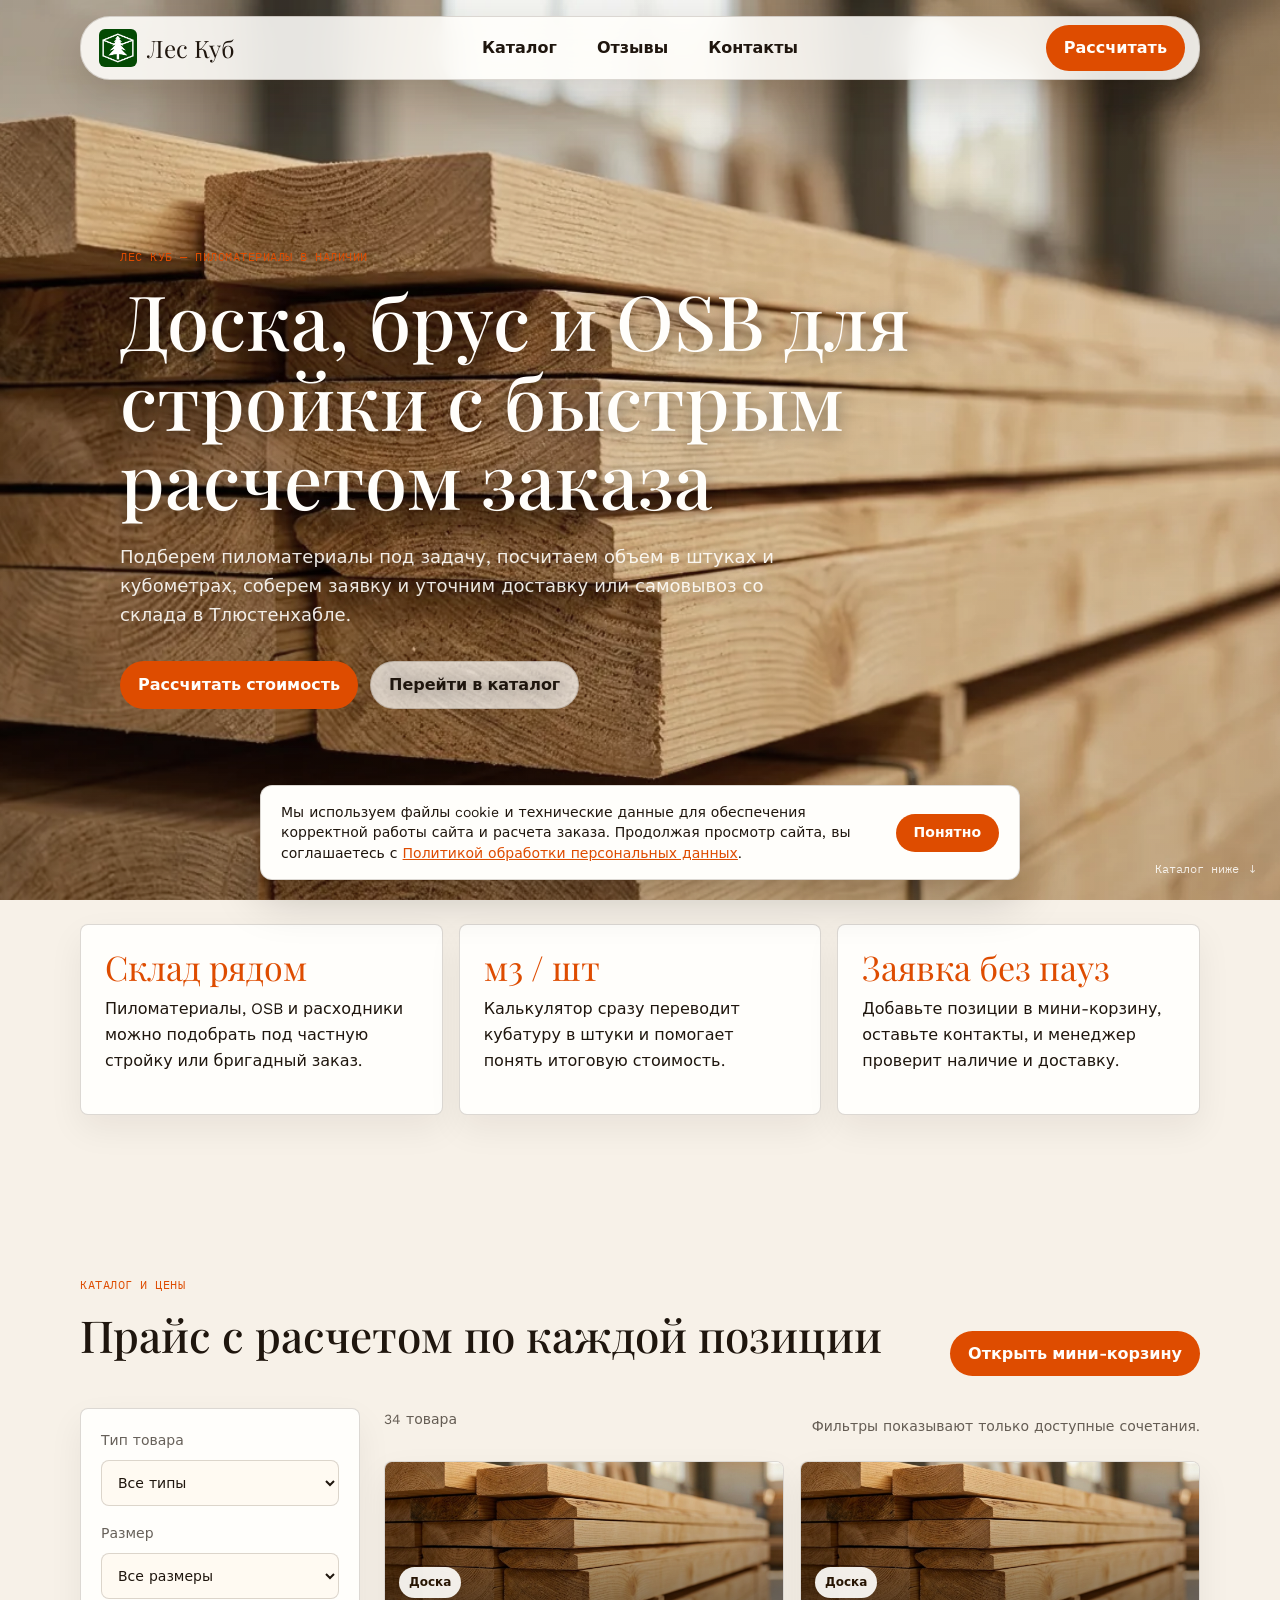
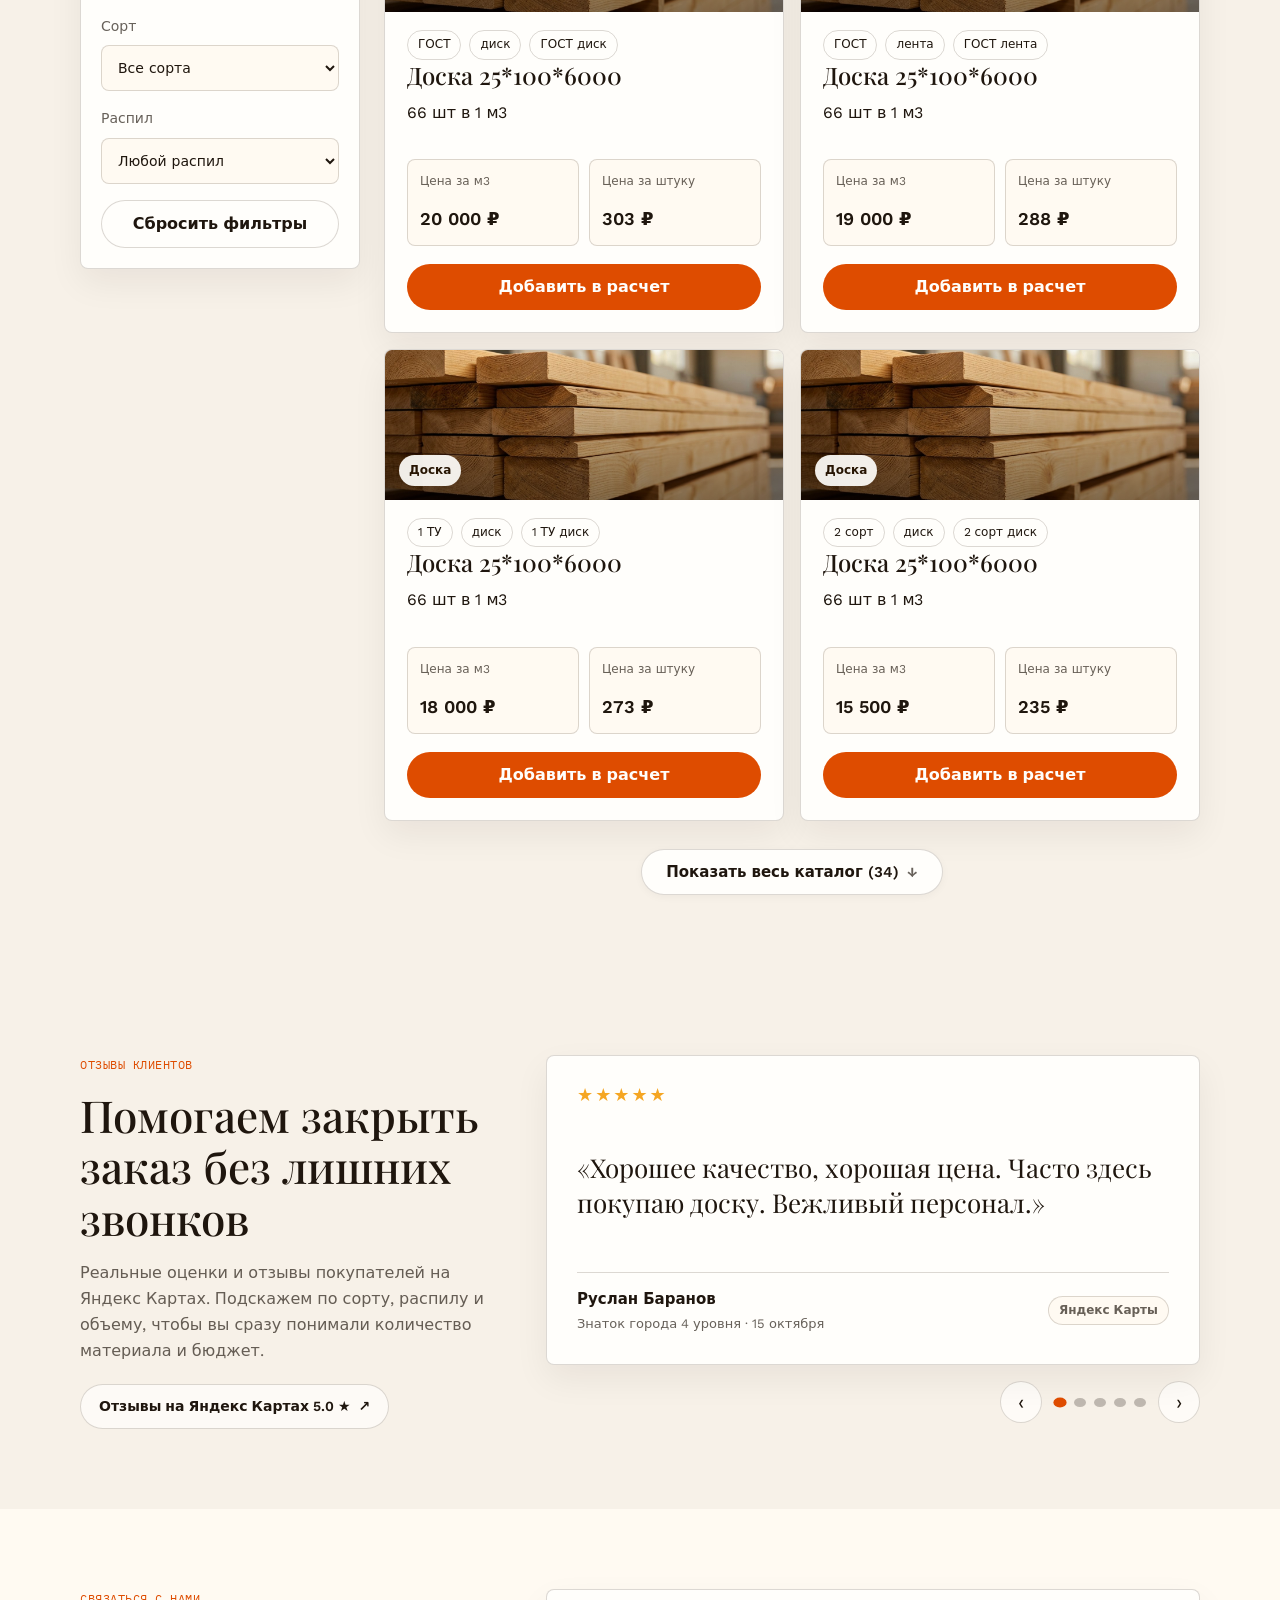
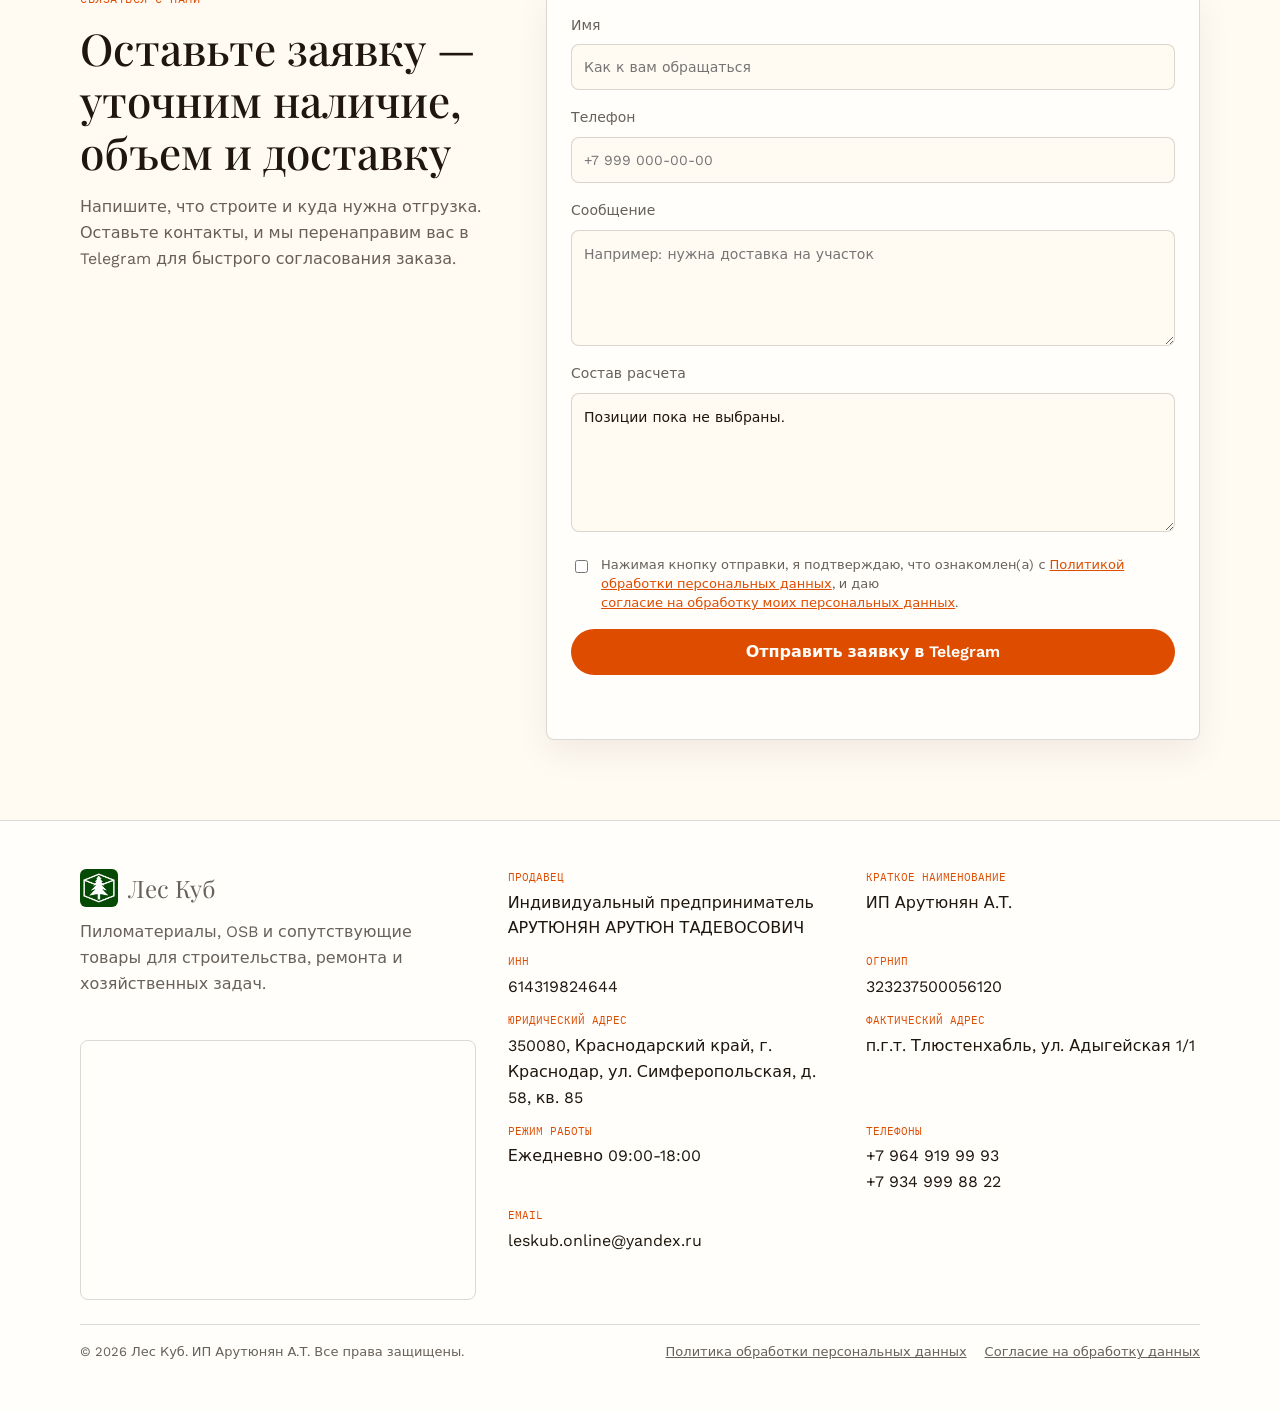
==== index.html @ 611b290e "Полноценный горизонтальный слайдер-карусель для отзывов с жестко фиксированной высотой" ====
<!doctype html>
<html lang="ru" prefix="og: http://ogp.me/ns#">

<head>
  <meta charset="UTF-8" />
  <meta name="viewport" content="width=device-width, initial-scale=1.0" />

  <!-- SEO Мета-теги -->
  <title>Лес Куб | Пиломатериалы, доска, брус и OSB в Краснодаре и Адыгее</title>
  <meta name="description"
    content="Купить пиломатериалы со склада в Тлюстенхабле с доставкой по Краснодару и Адыгее. Доска обрезная ГОСТ и ТУ, брус 100х100, 150х150, брусок, OSB. Расчет в штуках и м3." />
  <meta name="keywords"
    content="пиломатериалы краснодар, купить доску адыгея, доска обрезная тлюстенхабль, брус 100х100 краснодар, брус 150х150, плита osb купить, доска гост, пиломатериалы яблоновский энем" />
  <link rel="canonical" href="https://leskub.ru/" />
  <meta name="robots" content="index, follow" />
  <meta name="yandex-verification" content="364fb97a0d1eac95" />

  <!-- Гео-привязка -->
  <meta name="geo.region" content="RU-AD" />
  <meta name="geo.placename" content="п.г.т. Тлюстенхабль, Краснодар" />
  <meta name="geo.position" content="44.9785;39.0232" />
  <meta name="ICBM" content="44.9785, 39.0232" />

  <!-- Open Graph -->
  <meta property="og:type" content="website" />
  <meta property="og:locale" content="ru_RU" />
  <meta property="og:site_name" content="Лес Куб" />
  <meta property="og:title" content="Лес Куб | Пиломатериалы, доска, брус и OSB" />
  <meta property="og:description"
    content="Доска обрезная, брус, OSB. Точный расчет кубатуры в штуках, склад в Тлюстенхабле, быстрая доставка." />
  <meta property="og:url" content="https://leskub.ru/" />
  <meta property="og:image" content="https://leskub.ru/assets/hero-lumber.jpg" />

  <link rel="icon" type="image/png" href="./assets/logo.png" />
  <link rel="stylesheet" href="./styles.css" />

  <!-- Микроразметка Schema.org для поисковиков -->
  <script type="application/ld+json">
      {
        "@context": "https://schema.org",
        "@type": "Store",
        "name": "Лес Куб",
        "legalName": "Индивидуальный предприниматель АРУТЮНЯН АРУТЮН ТАДЕВОСОВИЧ",
        "url": "https://leskub.ru/",
        "image": "https://leskub.ru/assets/hero-lumber.jpg",
        "priceRange": "RUB",
        "telephone": "+79649199993",
        "email": "leskub.online@yandex.ru",
        "address": {
          "@type": "PostalAddress",
          "streetAddress": "ул. Адыгейская 1/1",
          "addressLocality": "п.г.т. Тлюстенхабль",
          "addressRegion": "Республика Адыгея",
          "postalCode": "385228",
          "addressCountry": "RU"
        },
        "geo": {
          "@type": "GeoCoordinates",
          "latitude": "44.9785",
          "longitude": "39.0232"
        },
        "openingHoursSpecification": {
          "@type": "OpeningHoursSpecification",
          "dayOfWeek": ["Monday", "Tuesday", "Wednesday", "Thursday", "Friday", "Saturday", "Sunday"],
          "opens": "09:00",
          "closes": "18:00"
        }
      }
    </script>
</head>

<body>
  <header class="site-header" aria-label="Основная навигация">
    <a class="brand brand-with-logo" href="#top">
      <img class="site-logo" src="./assets/logo.png" alt="Лес Куб"
        style="aspect-ratio: 1; height: 38px; border-radius: 6px;" />
      <span id="headerBrandName">Лес Куб</span>
    </a>
    <nav class="main-nav" aria-label="Разделы сайта">
      <a href="#catalog">Каталог</a>
      <a href="#reviews">Отзывы</a>
      <a href="#contacts">Контакты</a>
    </nav>
    <div class="header-tools">
      <button class="button button-primary header-action" type="button" data-open-calculator>
        Рассчитать
      </button>
    </div>
  </header>

  <main id="top">
    <section class="hero" aria-labelledby="hero-title">
      <picture class="hero-bg-wrap">
        <source srcset="./assets/hero-lumber.webp" type="image/webp" />
        <img class="hero-bg" src="./assets/hero-lumber.jpg" alt="Пиломатериалы со склада в Тлюстенхабле" aria-hidden="true" fetchpriority="high" decoding="async" />
      </picture>
      <div class="hero-content">
        <p class="eyebrow">Лес Куб — пиломатериалы в наличии</p>
        <h1 id="hero-title">Доска, брус и OSB для стройки с быстрым расчетом заказа</h1>
        <p class="hero-copy">
          Подберем пиломатериалы под задачу, посчитаем объем в штуках и кубометрах,
          соберем заявку и уточним доставку или самовывоз со склада в Тлюстенхабле.
        </p>
        <div class="hero-actions">
          <button class="button button-primary" type="button" data-open-calculator>
            Рассчитать стоимость
          </button>
          <a class="button button-secondary" href="#catalog">Перейти в каталог</a>
        </div>
      </div>
      <a class="hero-hint" href="#catalog" aria-label="Перейти к каталогу">
        <span>Каталог ниже</span>
        <span aria-hidden="true">↓</span>
      </a>
    </section>

    <section class="section section-intro" aria-label="Преимущества">
      <div class="section-inner intro-grid">
        <article>
          <span class="metric">Склад рядом</span>
          <p>Пиломатериалы, OSB и расходники можно подобрать под частную стройку или бригадный заказ.</p>
        </article>
        <article>
          <span class="metric">м3 / шт</span>
          <p>Калькулятор сразу переводит кубатуру в штуки и помогает понять итоговую стоимость.</p>
        </article>
        <article>
          <span class="metric">Заявка без пауз</span>
          <p>Добавьте позиции в мини-корзину, оставьте контакты, и менеджер проверит наличие и доставку.</p>
        </article>
      </div>
    </section>

    <section class="section catalog-section" id="catalog" aria-labelledby="catalog-title">
      <div class="section-inner">
        <div class="section-heading">
          <div>
            <p class="eyebrow">Каталог и цены</p>
            <h2 id="catalog-title">Прайс с расчетом по каждой позиции</h2>
          </div>
          <button class="button button-primary" type="button" data-open-calculator>
            Открыть мини-корзину
          </button>
        </div>

        <div class="catalog-layout">
          <aside class="filters" aria-label="Фильтры каталога">
            <label>
              Тип товара
              <select id="typeFilter"></select>
            </label>
            <label>
              Размер
              <select id="sizeFilter"></select>
            </label>
            <label>
              Сорт
              <select id="gradeFilter"></select>
            </label>
            <label>
              Распил
              <select id="sawFilter"></select>
            </label>
            <button class="button button-ghost" type="button" id="resetFilters">
              Сбросить фильтры
            </button>
          </aside>

          <div class="catalog-content">
            <div class="catalog-toolbar">
              <p id="catalogCount">34 товара</p>
              <div class="view-note">Фильтры показывают только доступные сочетания.</div>
            </div>

            <div class="product-grid is-collapsed" id="productGrid" aria-live="polite">
              <article class="product-card">
                <div class="product-image" style="--product-image: url('./assets/hero-lumber.jpg')"><span
                    class="product-type-badge">Доска</span></div>
                <div class="product-body">
                  <div>
                    <div class="product-meta"><span class="tag">ГОСТ</span><span class="tag">диск</span><span
                        class="tag">ГОСТ диск</span></div>
                    <h3>Доска 25*100*6000</h3>
                    <p>66 шт в 1 м3</p>
                  </div>
                  <div class="price-row">
                    <div class="price-box"><span>Цена за м3</span><strong>20 000 ₽</strong></div>
                    <div class="price-box"><span>Цена за штуку</span><strong>303 ₽</strong></div>
                  </div>
                  <button class="button button-primary" type="button" data-add-product="p01">Добавить в расчет</button>
                </div>
              </article>
              <article class="product-card">
                <div class="product-image" style="--product-image: url('./assets/hero-lumber.jpg')"><span
                    class="product-type-badge">Доска</span></div>
                <div class="product-body">
                  <div>
                    <div class="product-meta"><span class="tag">ГОСТ</span><span class="tag">лента</span><span
                        class="tag">ГОСТ лента</span></div>
                    <h3>Доска 25*100*6000</h3>
                    <p>66 шт в 1 м3</p>
                  </div>
                  <div class="price-row">
                    <div class="price-box"><span>Цена за м3</span><strong>19 000 ₽</strong></div>
                    <div class="price-box"><span>Цена за штуку</span><strong>288 ₽</strong></div>
                  </div>
                  <button class="button button-primary" type="button" data-add-product="p02">Добавить в расчет</button>
                </div>
              </article>
              <article class="product-card">
                <div class="product-image" style="--product-image: url('./assets/hero-lumber.jpg')"><span
                    class="product-type-badge">Доска</span></div>
                <div class="product-body">
                  <div>
                    <div class="product-meta"><span class="tag">1 ТУ</span><span class="tag">диск</span><span
                        class="tag">1 ТУ диск</span></div>
                    <h3>Доска 25*100*6000</h3>
                    <p>66 шт в 1 м3</p>
                  </div>
                  <div class="price-row">
                    <div class="price-box"><span>Цена за м3</span><strong>18 000 ₽</strong></div>
                    <div class="price-box"><span>Цена за штуку</span><strong>273 ₽</strong></div>
                  </div>
                  <button class="button button-primary" type="button" data-add-product="p03">Добавить в расчет</button>
                </div>
              </article>
              <article class="product-card">
                <div class="product-image" style="--product-image: url('./assets/hero-lumber.jpg')"><span
                    class="product-type-badge">Доска</span></div>
                <div class="product-body">
                  <div>
                    <div class="product-meta"><span class="tag">ГОСТ</span><span class="tag">диск</span><span
                        class="tag">ГОСТ диск</span></div>
                    <h3>Доска 50*150*6000</h3>
                    <p>22 шт в 1 м3</p>
                  </div>
                  <div class="price-row">
                    <div class="price-box"><span>Цена за м3</span><strong>20 500 ₽</strong></div>
                    <div class="price-box"><span>Цена за штуку</span><strong>932 ₽</strong></div>
                  </div>
                  <button class="button button-primary" type="button" data-add-product="p16">Добавить в расчет</button>
                </div>
              </article>
              <article class="product-card">
                <div class="product-image" style="--product-image: url('./assets/hero-lumber.jpg')"><span
                    class="product-type-badge">Брус</span></div>
                <div class="product-body">
                  <div>
                    <div class="product-meta"><span class="tag">ГОСТ</span><span class="tag">лента</span><span
                        class="tag">ГОСТ лента</span></div>
                    <h3>Брус 100*100*6000</h3>
                    <p>16 шт в 1 м3</p>
                  </div>
                  <div class="price-row">
                    <div class="price-box"><span>Цена за м3</span><strong>19 000 ₽</strong></div>
                    <div class="price-box"><span>Цена за штуку</span><strong>1 188 ₽</strong></div>
                  </div>
                  <button class="button button-primary" type="button" data-add-product="p22">Добавить в расчет</button>
                </div>
              </article>
              <article class="product-card">
                <div class="product-image" style="--product-image: url('./assets/hero-lumber.jpg')"><span
                    class="product-type-badge">Брус</span></div>
                <div class="product-body">
                  <div>
                    <div class="product-meta"><span class="tag">ГОСТ</span><span class="tag">лента</span><span
                        class="tag">ГОСТ лента</span></div>
                    <h3>Брус 150*150*6000</h3>
                    <p>7 шт в 1 м3</p>
                  </div>
                  <div class="price-row">
                    <div class="price-box"><span>Цена за м3</span><strong>19 000 ₽</strong></div>
                    <div class="price-box"><span>Цена за штуку</span><strong>2 714 ₽</strong></div>
                  </div>
                  <button class="button button-primary" type="button" data-add-product="p24">Добавить в расчет</button>
                </div>
              </article>
              <article class="product-card">
                <div class="product-image" style="--product-image: url('./assets/hero-lumber.jpg')"><span
                    class="product-type-badge">Плита OSB</span></div>
                <div class="product-body">
                  <div>
                    <div class="product-meta"><span class="tag">лист</span></div>
                    <h3>Плита OSB 9</h3>
                    <p>Единица: лист</p>
                  </div>
                  <div class="price-row">
                    <div class="price-box"><span>Цена</span><strong>700 ₽</strong></div>
                    <div class="price-box"><span>Формат</span><strong>лист</strong></div>
                  </div>
                  <button class="button button-primary" type="button" data-add-product="p30">Добавить в расчет</button>
                </div>
              </article>
            </div>

            <div class="catalog-more-wrap" id="catalogMoreWrap">
              <button class="button button-secondary catalog-toggle-btn" type="button" id="catalogToggleBtn">
                <span id="catalogToggleText">Показать весь каталог (34)</span>
                <span class="catalog-toggle-icon" id="catalogToggleIcon" aria-hidden="true">↓</span>
              </button>
            </div>
          </div>
        </div>
      </div>
    </section>

    <section class="section reviews-section" id="reviews" aria-labelledby="reviews-title">
      <div class="section-inner reviews-grid">
        <div>
          <p class="eyebrow">Отзывы клиентов</p>
          <h2 id="reviews-title">Помогаем закрыть заказ без лишних звонков</h2>
          <p class="muted">
            Реальные оценки и отзывы покупателей на Яндекс Картах. Подскажем по сорту, распилу и объему, чтобы вы сразу понимали количество материала и бюджет.
          </p>
          <div style="margin-top: 20px;">
            <a class="button button-secondary" href="https://yandex.ru/maps/org/131079384195/reviews/" target="_blank" rel="noopener noreferrer" style="display: inline-flex; align-items: center; gap: 8px; font-size: 14px;">
              <span>Отзывы на Яндекс Картах 5.0 ★</span>
              <span aria-hidden="true">↗</span>
            </a>
          </div>
        </div>
        <div class="review-carousel" aria-roledescription="carousel">
          <div class="review-track-wrapper" id="reviewTrackWrapper">
            <div class="review-track" id="reviewTrack" aria-live="polite"></div>
          </div>
          <div class="carousel-controls">
            <button class="icon-button" type="button" id="prevReview" aria-label="Предыдущий отзыв">‹</button>
            <div class="review-dots" id="reviewDots" aria-label="Навигация по отзывам"></div>
            <button class="icon-button" type="button" id="nextReview" aria-label="Следующий отзыв">›</button>
          </div>
        </div>
      </div>
    </section>

    <section class="section contact-section" id="contacts" aria-labelledby="contacts-title">
      <div class="section-inner contact-grid">
        <div class="contact-copy">
          <p class="eyebrow">Связаться с нами</p>
          <h2 id="contacts-title">Оставьте заявку — уточним наличие, объем и доставку</h2>
          <p class="muted">
            Напишите, что строите и куда нужна отгрузка. Оставьте контакты, и мы перенаправим вас в Telegram для быстрого согласования заказа.
          </p>
        </div>

        <form class="lead-form" id="leadForm" novalidate>
          <label>
            Имя
            <input type="text" name="name" autocomplete="name" placeholder="Как к вам обращаться" required />
          </label>
          <label>
            Телефон
            <input type="tel" name="phone" autocomplete="tel" placeholder="+7 999 000-00-00" required />
          </label>
          <label>
            Сообщение
            <textarea name="message" rows="4" placeholder="Например: нужна доставка на участок"></textarea>
          </label>
          <label>
            Состав расчета
            <textarea id="orderSummary" rows="5" readonly></textarea>
          </label>
          <label class="consent-row" style="cursor: pointer; align-items: flex-start; gap: 10px;">
            <input type="checkbox" id="consentCheckbox" required style="margin-top: 4px;" />
            <span style="font-size: 13px; line-height: 1.45;">
              Нажимая кнопку отправки, я подтверждаю, что ознакомлен(а) с <a href="./privacy.html" target="_blank" style="color:var(--accent);text-decoration:underline;">Политикой обработки персональных данных</a>, и даю <button type="button" id="openConsentBtn" style="background:none;border:none;padding:0;color:var(--accent);text-decoration:underline;cursor:pointer;font:inherit;">согласие на обработку моих персональных данных</button>.
            </span>
          </label>

          <button class="button button-primary" type="submit" id="sendTelegramBtn" style="width: 100%;">
            Отправить заявку в Telegram
          </button>

          <p class="form-status" id="formStatus" role="status"></p>
        </form>
      </div>
    </section>
  </main>

  <footer class="site-footer">
    <div class="footer-inner">
      <div class="footer-about">
        <a class="brand brand-with-logo" href="#top" style="display: flex; align-items: center">
          <img class="site-logo" src="./assets/logo.png" alt="Лес Куб"
            style="aspect-ratio: 1; height: 38px; border-radius: 6px;" />
          <span id="footerBrandName">Лес Куб</span>
        </a>
        <p>
          Пиломатериалы, OSB и сопутствующие товары для строительства, ремонта и хозяйственных задач.
        </p>
        <div class="footer-map" aria-label="Карта расположения склада">
          <iframe title="Лес Куб на карте"
            src="https://yandex.ru/map-widget/v1/?um=constructor%3A09d9ff4ef5021b83ebb434b4d7124df8e662ea7ec52398f42c9b818983eb7b48&amp;source=constructor"
            width="500" height="400" frameborder="0" loading="lazy"
            referrerpolicy="no-referrer-when-downgrade"></iframe>
        </div>
      </div>
      <div class="footer-legal">
        <dl id="footerLegalList">
          <div>
            <dt>Продавец</dt>
            <dd>Индивидуальный предприниматель АРУТЮНЯН АРУТЮН ТАДЕВОСОВИЧ</dd>
          </div>
          <div>
            <dt>Краткое наименование</dt>
            <dd>ИП Арутюнян А.Т.</dd>
          </div>
          <div>
            <dt>ИНН</dt>
            <dd>614319824644</dd>
          </div>
          <div>
            <dt>ОГРНИП</dt>
            <dd>323237500056120</dd>
          </div>
          <div>
            <dt>Юридический адрес</dt>
            <dd>350080, Краснодарский край, г. Краснодар, ул. Симферопольская, д. 58, кв. 85</dd>
          </div>
          <div>
            <dt>Фактический адрес</dt>
            <dd>п.г.т. Тлюстенхабль, ул. Адыгейская 1/1</dd>
          </div>
          <div>
            <dt>Режим работы</dt>
            <dd>Ежедневно 09:00-18:00</dd>
          </div>
          <div>
            <dt>Телефоны</dt>
            <dd><a href="tel:+79649199993">+7 964 919 99 93</a><br /><a href="tel:+79349998822">+7 934 999 88 22</a>
            </dd>
          </div>
          <div>
            <dt>Email</dt>
            <dd><a href="mailto:leskub.online@yandex.ru">leskub.online@yandex.ru</a></dd>
          </div>
        </dl>
      </div>
    </div>
    <div class="footer-bottom" style="width: min(1120px, calc(100% - 32px)); margin: 24px auto 0; padding-top: 16px; border-top: 1px solid var(--border); display: flex; flex-wrap: wrap; justify-content: space-between; align-items: center; gap: 12px; font-size: 13px; color: var(--muted);">
      <div>© 2026 Лес Куб. ИП Арутюнян А.Т. Все права защищены.</div>
      <div style="display: flex; gap: 18px; flex-wrap: wrap;">
        <a href="./privacy.html" style="text-decoration: underline; color: inherit;">Политика обработки персональных данных</a>
        <button type="button" id="footerConsentBtn" style="background:none;border:none;padding:0;color:inherit;text-decoration:underline;cursor:pointer;font:inherit;">Согласие на обработку данных</button>
      </div>
    </div>
  </footer>

  <!-- Калькулятор / Мини-корзина -->
  <div class="modal" id="calculatorModal" aria-hidden="true">
    <div class="modal-backdrop" data-close-calculator></div>
    <section class="modal-panel" role="dialog" aria-modal="true" aria-labelledby="calculatorTitle" tabindex="-1">
      <div class="modal-header">
        <div>
          <p class="eyebrow">Мини-корзина</p>
          <h2 id="calculatorTitle">Расчет заказа</h2>
        </div>
        <button class="icon-button" type="button" data-close-calculator aria-label="Закрыть">×</button>
      </div>
      <div class="cart-add-row">
        <label>
          Товар
          <select id="cartProductSelect"></select>
        </label>
        <button class="button button-primary" type="button" id="addSelectedProduct">Добавить</button>
      </div>
      <div class="cart-list" id="cartList" aria-live="polite"></div>
      <div class="cart-total">
        <span>Итого</span>
        <strong id="cartTotal">0 ₽</strong>
      </div>
      <div class="modal-actions">
        <button class="button button-secondary" type="button" data-close-calculator>Продолжить выбор</button>
        <a class="button button-primary" href="#contacts" data-close-calculator>Перейти к заявке</a>
      </div>
    </section>
  </div>

  <!-- Модальное окно согласия (ФЗ-152) -->
  <div class="modal" id="consentModal" aria-hidden="true">
    <div class="modal-backdrop" id="closeConsentBackdrop"></div>
    <section class="modal-panel" role="dialog" aria-modal="true" aria-labelledby="consentTitle" tabindex="-1">
      <div class="modal-header">
        <div>
          <p class="eyebrow">Юридическая информация</p>
          <h2 id="consentTitle">Согласие на обработку персональных данных</h2>
        </div>
        <button class="icon-button" type="button" id="closeConsentBtn" aria-label="Закрыть">×</button>
      </div>
      <div
        style="font-size: 14px; line-height: 1.55; display: grid; gap: 12px; max-height: 440px; overflow-y: auto; padding-right: 8px;">
        <p>Настоящим в соответствии с Федеральным законом от 27.07.2006 № 152-ФЗ «О персональных данных» я свободно, своей волей и в своем интересе подтверждаю свое согласие на обработку <strong>Индивидуальным предпринимателем АРУТЮНЯНОМ АРУТЮНОМ ТАДЕВОСОВИЧЕМ</strong> (ОГРНИП 323237500056120, ИНН 614319824644, адрес: 350080, Краснодарский край, г. Краснодар, ул. Симферопольская, д. 58, кв. 85, далее — «Оператор») моих персональных данных, указанных при оформлении заявки на сайте https://leskub.ru/.</p>

        <p><strong>1. Перечень персональных данных:</strong> имя (или обращение); контактный номер телефона; адрес электронной почты; адрес доставки (при указании); сведения о составе заказа и расчете материалов; комментарии и сообщения.</p>

        <p><strong>2. Цели обработки:</strong> рассмотрение входящих заявок; расчет стоимости материалов и подготовка предварительного коммерческого предложения; консультирование по ассортименту; согласование условий поставки или самовывоза; осуществление обратной связи по указанному телефону, SMS или через мессенджер Telegram.</p>

        <p><strong>3. Перечень действий с персональными данными:</strong> сбор, запись, систематизация, накопление, хранение, уточнение (обновление, изменение), извлечение, использование, передача привлеченным службам доставки исключительно для выполнения согласованного заказа, обезличивание, блокирование, удаление и уничтожение персональных данных как с использованием средств автоматизации, так и без них.</p>

        <p><strong>4. Срок действия согласия:</strong> согласие вступает в силу с момента подтверждения и действует до достижения целей обработки либо до момента его отзыва субъектом персональных данных.</p>

        <p><strong>5. Порядок отзыва согласия:</strong> согласие может быть отозвано в любое время путем направления письменного заявления на адрес электронной почты: <a href="mailto:leskub.online@yandex.ru" style="color:var(--accent);text-decoration:underline;">leskub.online@yandex.ru</a> с темой «Отзыв согласия на обработку персональных данных». Обработка прекращается в срок не более 10 рабочих дней в соответствии со ст. 21 152-ФЗ.</p>

        <p>Полный порядок обработки и меры защиты персональных данных регламентированы <a href="./privacy.html" target="_blank" style="color:var(--accent);text-decoration:underline;">Политикой обработки персональных данных</a>.</p>
      </div>
      <div class="modal-actions">
        <button class="button button-primary" type="button" id="agreeConsentBtn">Принимаю условия</button>
      </div>
    </section>
  </div>

  <!-- Уведомление об использовании файлов Cookie (152-ФЗ) -->
  <div class="cookie-banner" id="cookieBanner" role="region" aria-label="Уведомление об использовании cookie">
    <div class="cookie-banner-content">
      <p>
        Мы используем файлы cookie и технические данные для обеспечения корректной работы сайта и расчета заказа. Продолжая просмотр сайта, вы соглашаетесь с <a href="./privacy.html">Политикой обработки персональных данных</a>.
      </p>
      <button class="button button-primary cookie-banner-btn" type="button" id="acceptCookieBtn">Понятно</button>
    </div>
  </div>

  <script>
    let SITE_DATA = { company: {}, products: [] };
    let PRODUCTS = [];
    const timberTypes = new Set(["Доска", "Брус", "Брусок"]);
    const filterKeys = ["type", "size", "grade", "saw"];
    const filterLabels = { type: "Все типы", size: "Все размеры", grade: "Все сорта", saw: "Любой распил" };
    const state = { filters: { type: "all", size: "all", grade: "all", saw: "all" }, cart: [], reviewIndex: 0, catalogExpanded: false };

    let REVIEWS = [
      { text: "Хорошее качество, хорошая цена. Часто здесь покупаю доску. Вежливый персонал.", author: "Руслан Баранов", badge: "Знаток города 4 уровня", rating: 5, date: "15 октября" },
      { text: "Рекомендую данную базу пиломатериалов. Вежливый персонал и всегда свежий лес в наличии.", author: "Boglovshop", badge: "Знаток города 2 уровня", rating: 5, date: "9 апреля" },
      { text: "Хорошая логистика и доска)) все понятно и доступно, коммуникабельный и отзывчивый специалист, было приятно работать, спасибо 👍", author: "Алина Федоренко", badge: "Знаток города 4 уровня", rating: 5, date: "6 апреля" },
      { text: "Спасибо за оперативность, все отлично, спасибо 🙏", author: "Андрей Данилов", badge: "Знаток города 15 уровня", rating: 5, date: "6 апреля" },
      { text: "Хороший лес, хорошая цена, хороший человек! Что ещё нужно чтобы купить доску?", author: "Timon", badge: "Знаток города 9 уровня", rating: 5, date: "28 марта 2023" }
    ];

    const byId = (id) => document.getElementById(id);
    const normalize = (value) => value || "__empty";
    const money = (value) => new Intl.NumberFormat("ru-RU", { style: "currency", currency: "RUB", maximumFractionDigits: 0 }).format(value || 0);
    const number = (value, digits = 3) => new Intl.NumberFormat("ru-RU", { maximumFractionDigits: digits }).format(value || 0);

    async function loadData() {
      try {
        const res = await fetch("./data.json");
        if (res.ok) {
          SITE_DATA = await res.json();
          if (SITE_DATA.reviews && SITE_DATA.reviews.length) {
            REVIEWS = SITE_DATA.reviews;
            renderReviewSlides();
            startReviewAutoPlay();
          }
          if (SITE_DATA.products && SITE_DATA.products.length) {
            PRODUCTS = SITE_DATA.products.filter(p => p.isActive !== false);
            renderCatalog();
            refreshFilterOptions();
            rebuildCartSelect();
          }
        }
      } catch (e) {
        console.log("Using pre-rendered catalog items.");
      }
    }

    function productTitle(p) { return [p.type, p.size].filter(Boolean).join(" "); }
    function productDetails(p) { return [p.grade, p.saw, p.priceCategory].filter(Boolean).join(" · ") || "стандарт"; }
    function supportsVolume(p) { return timberTypes.has(p.type) && (p.piecesPerM3 > 1); }
    function unitPrice(p) { return Number(p.pricePerPiece ?? p.pricePerM3 ?? 0); }

    function productMatches(p, filters, omitKey = null) {
      return filterKeys.every((k) => {
        if (k === omitKey) return true;
        return filters[k] === "all" || normalize(p[k]) === filters[k];
      });
    }

    function productsByFilters() { return PRODUCTS.filter((p) => productMatches(p, state.filters)); }
    function valuesForFilter(key) {
      const vals = PRODUCTS.filter((p) => productMatches(p, state.filters, key)).map((p) => normalize(p[key]));
      return [...new Set(vals)];
    }

    function fillSelect(select, values, placeholder) {
      if (!select) return;
      select.innerHTML = "";
      select.append(new Option(placeholder, "all"));
      values.forEach((v) => select.append(new Option(v === "__empty" ? "Не указано" : v, v)));
    }

    function refreshFilterOptions() {
      let changed = true;
      while (changed) {
        changed = false;
        filterKeys.forEach((k) => {
          const vals = valuesForFilter(k);
          if (state.filters[k] !== "all" && !vals.includes(state.filters[k])) {
            state.filters[k] = "all";
            changed = true;
          }
        });
      }
      filterKeys.forEach((k) => {
        const sel = byId(`${k}Filter`);
        fillSelect(sel, valuesForFilter(k), filterLabels[k]);
        if (sel) sel.value = state.filters[k];
      });
    }

    function initFilters() {
      if (!byId("typeFilter")) return;
      refreshFilterOptions();
      filterKeys.forEach((k) => {
        byId(`${k}Filter`).addEventListener("change", (e) => {
          state.filters[k] = e.target.value;
          state.catalogExpanded = false;
          refreshFilterOptions();
          renderCatalog();
        });
      });
      byId("resetFilters").addEventListener("click", () => {
        state.filters = { type: "all", size: "all", grade: "all", saw: "all" };
        state.catalogExpanded = false;
        refreshFilterOptions();
        renderCatalog();
      });
    }

    function plural(count, variants) {
      const mod10 = count % 10, mod100 = count % 100;
      if (mod10 === 1 && mod100 !== 11) return variants[0];
      if (mod10 >= 2 && mod10 <= 4 && (mod100 < 10 || mod100 >= 20)) return variants[1];
      return variants[2];
    }

    function getCatalogLimit() {
      return window.innerWidth <= 880 ? 3 : 4;
    }

    function updateCatalogVisibility() {
      const grid = byId("productGrid");
      const wrap = byId("catalogMoreWrap");
      const btnText = byId("catalogToggleText");
      const btnIcon = byId("catalogToggleIcon");
      if (!grid || !wrap) return;

      const items = productsByFilters();
      const total = items.length;
      const limit = getCatalogLimit();

      if (total <= limit) {
        wrap.style.display = "none";
        grid.classList.remove("is-collapsed");
        return;
      }

      wrap.style.display = "flex";

      if (state.catalogExpanded) {
        grid.classList.remove("is-collapsed");
        if (btnText) btnText.textContent = "Свернуть каталог";
        if (btnIcon) btnIcon.textContent = "↑";
      } else {
        grid.classList.add("is-collapsed");
        if (btnText) btnText.textContent = `Показать весь каталог (${total})`;
        if (btnIcon) btnIcon.textContent = "↓";
      }
    }

    function initCatalogToggle() {
      const btn = byId("catalogToggleBtn");
      if (!btn) return;
      btn.addEventListener("click", () => {
        state.catalogExpanded = !state.catalogExpanded;
        updateCatalogVisibility();
        if (!state.catalogExpanded) {
          const cat = byId("catalog");
          if (cat) cat.scrollIntoView({ behavior: "smooth", block: "start" });
        }
      });
      window.addEventListener("resize", () => {
        updateCatalogVisibility();
      });
    }

    function renderCatalog() {
      const grid = byId("productGrid");
      if (!grid || !PRODUCTS.length) return;
      const items = productsByFilters();
      byId("catalogCount").textContent = `${items.length} ${plural(items.length, ["товар", "товара", "товаров"])}`;
      grid.innerHTML = items.map(renderProductCard).join("");
      updateCatalogVisibility();
    }

    function renderProductCard(p) {
      const hasVol = supportsVolume(p);
      return `
          <article class="product-card">
            <div class="product-image" style="--product-image: url('${p.image || "./assets/hero-lumber.jpg"}')">
              <span class="product-type-badge">${p.type}</span>
            </div>
            <div class="product-body">
              <div>
                <div class="product-meta">
                  ${p.grade ? `<span class="tag">${p.grade}</span>` : ""}
                  ${p.saw ? `<span class="tag">${p.saw}</span>` : ""}
                  <span class="tag">${p.priceCategory || "стандарт"}</span>
                </div>
                <h3>${productTitle(p)}</h3>
                <p>${hasVol ? `${number(p.piecesPerM3, 0)} шт в 1 м3` : `Единица: ${p.unitLabel || "шт"}`}</p>
              </div>
              <div class="price-row">
                <div class="price-box">
                  <span>${hasVol ? "Цена за м3" : "Цена"}</span>
                  <strong>${money(hasVol ? p.pricePerM3 : unitPrice(p))}</strong>
                </div>
                <div class="price-box">
                  <span>${hasVol ? "Цена за штуку" : "Формат"}</span>
                  <strong>${hasVol ? money(p.pricePerPiece) : p.unitLabel || "шт"}</strong>
                </div>
              </div>
              <button class="button button-primary" type="button" data-add-product="${p.id}">Добавить в расчет</button>
            </div>
          </article>
        `;
    }

    function initCart() {
      rebuildCartSelect();
      byId("addSelectedProduct")?.addEventListener("click", () => addToCart(byId("cartProductSelect").value));
      document.querySelectorAll("[data-open-calculator]").forEach((b) => b.addEventListener("click", openModal));
      document.querySelectorAll("[data-close-calculator]").forEach((b) => b.addEventListener("click", closeModal));
      document.addEventListener("click", (e) => {
        const btn = e.target.closest("[data-add-product]");
        if (btn) {
          addToCart(btn.dataset.addProduct);
          openModal();
        }
      });
      document.addEventListener("keydown", (e) => {
        if (e.key === "Escape") { closeModal(); closeConsentModal(); }
      });
      renderCart();
    }

    function rebuildCartSelect() {
      const select = byId("cartProductSelect");
      if (!select || !PRODUCTS.length) return;
      select.innerHTML = "";
      PRODUCTS.forEach((p) => {
        select.append(new Option(`${productTitle(p)} · ${productDetails(p)}`, p.id));
      });
    }

    function addToCart(productId) {
      const p = PRODUCTS.find((i) => i.id === productId);
      if (!p) return;
      const exist = state.cart.find((i) => i.productId === productId);
      if (exist) exist.quantity += 1;
      else state.cart.push({ productId, quantity: 1 });
      renderCart();
    }

    function removeFromCart(productId) {
      state.cart = state.cart.filter((i) => i.productId !== productId);
      renderCart();
    }

    function updateCartQuantity(productId, qty) {
      const item = state.cart.find((i) => i.productId === productId);
      if (!item) return;
      item.quantity = Math.max(0, qty);
      if (item.quantity === 0) removeFromCart(productId);
      else renderCart();
    }

    function updateCartVolume(productId, vol) {
      const p = PRODUCTS.find((i) => i.id === productId);
      if (!p) return;
      updateCartQuantity(productId, Math.ceil(Math.max(0, vol) * p.piecesPerM3));
    }

    function itemSubtotal(item) {
      const p = PRODUCTS.find((entry) => entry.id === item.productId);
      return item.quantity * unitPrice(p);
    }

    function cartTotal() {
      return state.cart.reduce((sum, item) => sum + itemSubtotal(item), 0);
    }

    function renderCart() {
      const list = byId("cartList");
      if (!list) return;
      if (!state.cart.length) {
        list.innerHTML = `<div class="empty-cart">Добавьте позиции из каталога или выберите товар выше.</div>`;
      } else {
        list.innerHTML = state.cart.map((item) => {
          const p = PRODUCTS.find((entry) => entry.id === item.productId);
          const hasVol = supportsVolume(p);
          const vol = hasVol ? item.quantity / p.piecesPerM3 : 0;
          return `
              <article class="cart-item ${hasVol ? "" : "no-volume"}">
                <div class="cart-item-title">
                  <strong>${productTitle(p)}</strong>
                  <span>${productDetails(p)} · ${hasVol ? `${number(p.piecesPerM3, 0)} шт/м3` : p.unitLabel}</span>
                  <div class="item-subtotal">${money(itemSubtotal(item))}</div>
                </div>
                <label>${hasVol ? "Штук" : `Кол-во, ${p.unitLabel || "шт"}`}<input type="number" min="0" step="1" value="${item.quantity}" data-cart-pieces="${p.id}" /></label>
                ${hasVol ? `<label>Кубометры<input type="number" min="0" step="0.001" value="${vol.toFixed(3)}" data-cart-volume="${p.id}" /></label>` : ""}
                <button class="icon-button" type="button" data-remove-product="${p.id}" aria-label="Удалить">×</button>
              </article>
            `;
        }).join("");
      }
      byId("cartTotal").textContent = money(cartTotal());
      updateOrderSummary();
    }

    function initCartEvents() {
      byId("cartList")?.addEventListener("change", (e) => {
        if (e.target.matches("[data-cart-pieces]")) updateCartQuantity(e.target.dataset.cartPieces, Number(e.target.value));
        if (e.target.matches("[data-cart-volume]")) updateCartVolume(e.target.dataset.cartVolume, Number(e.target.value.replace(",", ".")));
      });
      byId("cartList")?.addEventListener("click", (e) => {
        const btn = e.target.closest("[data-remove-product]");
        if (btn) removeFromCart(btn.dataset.removeProduct);
      });
    }

    function openModal() {
      const modal = byId("calculatorModal");
      if (!modal) return;
      modal.classList.add("is-open");
      modal.setAttribute("aria-hidden", "false");
      document.body.classList.add("modal-open");
    }

    function closeModal() {
      const modal = byId("calculatorModal");
      if (!modal) return;
      modal.classList.remove("is-open");
      modal.setAttribute("aria-hidden", "true");
      document.body.classList.remove("modal-open");
    }

    function orderSummaryText() {
      if (!state.cart.length) return "Позиции пока не выбраны.";
      const lines = state.cart.map((item, idx) => {
        const p = PRODUCTS.find((entry) => entry.id === item.productId);
        const vol = supportsVolume(p) ? `, ${number(item.quantity / p.piecesPerM3)} м3` : "";
        return `${idx + 1}. ${productTitle(p)} (${productDetails(p)}) — ${number(item.quantity, 0)} ${p.unitLabel || "шт"}${vol}: ${money(itemSubtotal(item))}`;
      });
      lines.push(`Итого: ${money(cartTotal())}`);
      return lines.join("\n");
    }

    function updateOrderSummary() {
      const s = byId("orderSummary");
      if (s) s.value = orderSummaryText();
    }

    let reviewTimer = null;

    function renderReviewSlides() {
      const track = byId("reviewTrack");
      const dotsContainer = byId("reviewDots");
      if (!track || !REVIEWS.length) return;

      track.innerHTML = REVIEWS.map((r, i) => {
        const stars = "★".repeat(r.rating || 5);
        const meta = [r.badge || r.role, r.date].filter(Boolean).join(" · ");
        return `
          <article class="review-slide" aria-roledescription="slide" aria-label="Отзыв ${i + 1} из ${REVIEWS.length}">
            <div class="review-stars" aria-label="Оценка: ${r.rating || 5} из 5">${stars}</div>
            <blockquote>«${r.text}»</blockquote>
            <div class="review-footer">
              <div>
                <cite>${r.author}</cite>
                ${meta ? `<small>${meta}</small>` : ""}
              </div>
              <span class="review-yandex-tag">Яндекс Карты</span>
            </div>
          </article>
        `;
      }).join("");

      if (dotsContainer) {
        dotsContainer.innerHTML = REVIEWS.map((_, i) => `<button class="review-dot ${i === state.reviewIndex ? "active" : ""}" type="button" data-review-index="${i}" aria-label="Отзыв ${i + 1}"></button>`).join("");
        dotsContainer.querySelectorAll("[data-review-index]").forEach((b) => {
          b.addEventListener("click", () => {
            goToReview(Number(b.dataset.reviewIndex));
            startReviewAutoPlay();
          });
        });
      }

      updateReviewCarousel();
    }

    function goToReview(index) {
      if (!REVIEWS.length) return;
      state.reviewIndex = (index + REVIEWS.length) % REVIEWS.length;
      updateReviewCarousel();
    }

    function updateReviewCarousel() {
      const track = byId("reviewTrack");
      if (track) {
        track.style.transform = `translateX(-${state.reviewIndex * 100}%)`;
      }
      const dots = document.querySelectorAll("#reviewDots .review-dot");
      dots.forEach((dot, idx) => {
        dot.classList.toggle("active", idx === state.reviewIndex);
      });
    }

    function startReviewAutoPlay() {
      stopReviewAutoPlay();
      if (!REVIEWS || REVIEWS.length <= 1) return;
      reviewTimer = setInterval(() => {
        goToReview(state.reviewIndex + 1);
      }, 4000);
    }

    function stopReviewAutoPlay() {
      if (reviewTimer) {
        clearInterval(reviewTimer);
        reviewTimer = null;
      }
    }

    function initReviews() {
      const prev = byId("prevReview");
      const next = byId("nextReview");
      const wrapper = byId("reviewTrackWrapper") || document.querySelector(".review-carousel");

      prev?.addEventListener("click", () => {
        goToReview(state.reviewIndex - 1);
        startReviewAutoPlay();
      });
      next?.addEventListener("click", () => {
        goToReview(state.reviewIndex + 1);
        startReviewAutoPlay();
      });

      if (wrapper) {
        wrapper.addEventListener("mouseenter", stopReviewAutoPlay);
        wrapper.addEventListener("mouseleave", startReviewAutoPlay);

        let touchStartX = 0;
        let touchStartY = 0;
        let isTouching = false;

        wrapper.addEventListener("touchstart", (e) => {
          stopReviewAutoPlay();
          if (e.touches && e.touches.length === 1) {
            touchStartX = e.touches[0].clientX;
            touchStartY = e.touches[0].clientY;
            isTouching = true;
          }
        }, { passive: true });

        wrapper.addEventListener("touchend", (e) => {
          if (!isTouching) return;
          isTouching = false;
          const touchEndX = e.changedTouches[0].clientX;
          const touchEndY = e.changedTouches[0].clientY;
          const dx = touchEndX - touchStartX;
          const dy = touchEndY - touchStartY;

          if (Math.abs(dx) > 35 && Math.abs(dx) > Math.abs(dy)) {
            if (dx < 0) {
              goToReview(state.reviewIndex + 1);
            } else {
              goToReview(state.reviewIndex - 1);
            }
          }
          setTimeout(startReviewAutoPlay, 2500);
        }, { passive: true });
      }

      document.addEventListener("visibilitychange", () => {
        if (document.hidden) {
          stopReviewAutoPlay();
        } else {
          startReviewAutoPlay();
        }
      });

      renderReviewSlides();
      startReviewAutoPlay();
    }

    const renderReview = renderReviewSlides;

    function initConsentModal() {
      const modal = byId("consentModal");
      const open = () => {
        modal.classList.add("is-open");
        modal.setAttribute("aria-hidden", "false");
        document.body.classList.add("modal-open");
      };
      byId("openConsentBtn")?.addEventListener("click", open);
      byId("footerConsentBtn")?.addEventListener("click", open);
      const close = () => {
        modal.classList.remove("is-open");
        modal.setAttribute("aria-hidden", "true");
        document.body.classList.remove("modal-open");
      };
      byId("closeConsentBtn")?.addEventListener("click", close);
      byId("closeConsentBackdrop")?.addEventListener("click", close);
      byId("agreeConsentBtn")?.addEventListener("click", () => {
        const cb = byId("consentCheckbox");
        if (cb) cb.checked = true;
        close();
      });
    }

    function initCookieBanner() {
      if (!localStorage.getItem("cookieConsentAccepted")) {
        const banner = byId("cookieBanner");
        if (banner) {
          setTimeout(() => banner.classList.add("is-visible"), 600);
        }
      }
      byId("acceptCookieBtn")?.addEventListener("click", () => {
        localStorage.setItem("cookieConsentAccepted", "true");
        byId("cookieBanner")?.classList.remove("is-visible");
      });
    }

    function closeConsentModal() {
      const modal = byId("consentModal");
      if (modal) {
        modal.classList.remove("is-open");
        modal.setAttribute("aria-hidden", "true");
        document.body.classList.remove("modal-open");
      }
    }

    async function copyToClipboard(text) {
      try {
        if (navigator.clipboard && navigator.clipboard.writeText) {
          await navigator.clipboard.writeText(text);
          return true;
        }
      } catch (_) {}
      try {
        const ta = document.createElement("textarea");
        ta.value = text;
        ta.style.position = "fixed";
        ta.style.opacity = "0";
        document.body.appendChild(ta);
        ta.focus();
        ta.select();
        const ok = document.execCommand("copy");
        document.body.removeChild(ta);
        return ok;
      } catch (_) {
        return false;
      }
    }

    // ЛОГИКА ОТПРАВКИ В TELEGRAM
    function initForm() {
      const form = byId("leadForm");
      const status = byId("formStatus");
      const tgBtn = byId("sendTelegramBtn");
      if (!form) return;

      function validateAndGetPayload() {
        const consentCheckbox = byId("consentCheckbox");
        if (consentCheckbox && !consentCheckbox.checked) {
          status.textContent = "Необходимо подтвердить согласие на обработку персональных данных.";
          status.className = "form-status error";
          consentCheckbox.focus();
          return null;
        }

        const data = new FormData(form);
        const name = String(data.get("name") || "").trim();
        const phone = String(data.get("phone") || "").trim();
        const message = String(data.get("message") || "").trim();
        const summary = orderSummaryText();

        if (name.length < 2 || phone.replace(/\D/g, "").length < 10) {
          status.textContent = "Заполните имя и телефон (не менее 10 цифр).";
          status.className = "form-status error";
          return null;
        }

        const text = [
          `🌲 Заявка с сайта Лес Куб`,
          `👤 Имя: ${name}`,
          `📞 Телефон: ${phone}`,
          message ? `💬 Сообщение: ${message}` : "",
          `📦 Состав расчета:\n${summary}`
        ].filter(Boolean).join("\n\n");

        return { name, phone, text };
      }

      async function submitToTelegram(e) {
        if (e) e.preventDefault();
        const payload = validateAndGetPayload();
        if (!payload) return;

        await copyToClipboard(payload.text);

        const rawTg = String(SITE_DATA.company?.telegramUsername || "leskub_shop").trim();
        const cleanTg = rawTg.replace(/^@/, "") || "leskub_shop";
        const isPhone = /^\+?\d+$/.test(cleanTg);
        const tgUrl = isPhone
          ? `https://t.me/+${cleanTg.replace(/\D/g, "")}?text=${encodeURIComponent(payload.text)}`
          : `https://t.me/${cleanTg}?text=${encodeURIComponent(payload.text)}`;

        status.innerHTML = `Заявка сформирована и скопирована! Открываем Telegram...<br><span style="font-size: 13px; font-weight: normal; opacity: 0.9;">Если диалог не открылся автоматически: <a href="${tgUrl}" target="_blank" rel="noopener noreferrer" style="color: inherit; text-decoration: underline; font-weight: 600;">открыть чат @${cleanTg} вручную</a></span>`;
        status.className = "form-status success";

        setTimeout(() => {
          window.location.href = tgUrl;
        }, 250);
      }

      form.addEventListener("submit", submitToTelegram);
      tgBtn?.addEventListener("click", submitToTelegram);
    }

    async function boot() {
      initConsentModal();
      initCookieBanner();
      initReviews();
      initForm();
      initCartEvents();
      initCatalogToggle();
      await loadData();
      initFilters();
      initCart();
      updateCatalogVisibility();
    }

    boot();
  </script>
</body>

</html>
---- styles.css ----
/* Локальные шрифты (без передачи данных в сторонние сервисы по 152-ФЗ) */
@font-face {
  font-family: 'Playfair Display';
  font-style: normal;
  font-weight: 400 700;
  font-display: swap;
  src: url('./assets/fonts/playfair-display-cyrillic.woff2') format('woff2');
  unicode-range: U+0301, U+0400-045F, U+0490-0491, U+04B0-04B1, U+2116;
}
@font-face {
  font-family: 'Playfair Display';
  font-style: normal;
  font-weight: 400 700;
  font-display: swap;
  src: url('./assets/fonts/playfair-display-latin.woff2') format('woff2');
  unicode-range: U+0000-00FF, U+0131, U+0152-0153, U+02BB-02BC, U+02C6, U+02DA, U+02DC, U+0304, U+0308, U+0329, U+2000-206F, U+20AC, U+2122, U+2191, U+2193, U+2212, U+2215, U+FEFF, U+FFFD;
}
@font-face {
  font-family: 'IBM Plex Mono';
  font-style: normal;
  font-weight: 400;
  font-display: swap;
  src: url('./assets/fonts/ibm-plex-mono-cyrillic.woff2') format('woff2');
  unicode-range: U+0301, U+0400-045F, U+0490-0491, U+04B0-04B1, U+2116;
}
@font-face {
  font-family: 'IBM Plex Mono';
  font-style: normal;
  font-weight: 400;
  font-display: swap;
  src: url('./assets/fonts/ibm-plex-mono-latin.woff2') format('woff2');
  unicode-range: U+0000-00FF, U+0131, U+0152-0153, U+02BB-02BC, U+02C6, U+02DA, U+02DC, U+0304, U+0308, U+0329, U+2000-206F, U+20AC, U+2122, U+2191, U+2193, U+2212, U+2215, U+FEFF, U+FFFD;
}
@font-face {
  font-family: 'Work Sans';
  font-style: normal;
  font-weight: 400 600;
  font-display: swap;
  src: url('./assets/fonts/work-sans-latin.woff2') format('woff2');
  unicode-range: U+0000-00FF, U+0131, U+0152-0153, U+02BB-02BC, U+02C6, U+02DA, U+02DC, U+0304, U+0308, U+0329, U+2000-206F, U+20AC, U+2122, U+2191, U+2193, U+2212, U+2215, U+FEFF, U+FFFD;
}

:root {
  --font-display: "Playfair Display", Georgia, serif;
  --font-mono: "IBM Plex Mono", ui-monospace, monospace;
  --font-body: "Work Sans", ui-sans-serif, system-ui, -apple-system, BlinkMacSystemFont, "Segoe UI", Roboto, Arial, sans-serif;
  --accent: #de4c00;
  --accent-strong: #b73e00;
  --radius: 8px;
  --radius-pill: 9999px;
  --bg: #f7f1e8;
  --bg-soft: #fffaf2;
  --surface: #fffefb;
  --text: #1f160e;
  --muted: rgba(31, 22, 14, 0.68);
  --border: rgba(39, 21, 3, 0.16);
  --header: rgba(255, 254, 251, 0.88);
  --shadow: rgba(39, 21, 3, 0.16);
  --hero-overlay: linear-gradient(90deg, rgba(31, 22, 14, 0.64), rgba(31, 22, 14, 0.1));
  --hero-fade: linear-gradient(180deg, rgba(0, 0, 0, 0.04) 0%, rgba(31, 22, 14, 0.14) 100%);
}

* { box-sizing: border-box; }
html { scroll-behavior: smooth; }

body {
  margin: 0;
  background: var(--bg);
  color: var(--text);
  font-family: var(--font-body);
  font-size: 16px;
  line-height: 1.62;
}

body.modal-open { overflow: hidden; }
a { color: inherit; text-decoration: none; }
button, input, select, textarea { font: inherit; }
button { cursor: pointer; }
code { font-family: var(--font-mono); background: var(--bg-soft); padding: 2px 6px; border: 1px solid var(--border); border-radius: 4px; font-size: 0.9em; color: var(--accent-strong); }

.site-header {
  position: fixed;
  top: 16px;
  left: 50%;
  z-index: 20;
  display: grid;
  grid-template-columns: auto 1fr auto;
  align-items: center;
  gap: 16px;
  width: min(1120px, calc(100% - 32px));
  padding: 8px 14px 8px 18px;
  transform: translateX(-50%);
  border: 1px solid var(--border);
  border-radius: 30px;
  background: var(--header);
  box-shadow: 0 16px 40px var(--shadow);
  -webkit-backdrop-filter: blur(18px);
  backdrop-filter: blur(18px);
}

.brand {
  display: inline-flex;
  align-items: center;
  gap: 10px;
  font-family: var(--font-display);
  font-size: 24px;
  line-height: 1;
}

.main-nav, .header-tools {
  display: flex;
  align-items: center;
  gap: 8px;
}

.main-nav { justify-content: center; }
.main-nav a {
  padding: 8px 16px;
  border-radius: 8px;
  color: var(--text);
  font-weight: 600;
}
.main-nav a:hover { background: color-mix(in srgb, var(--text) 8%, transparent); }

.button, .icon-button {
  min-height: 42px;
  display: inline-flex;
  align-items: center;
  justify-content: center;
  border: 0;
  white-space: nowrap;
}

.button {
  padding: 10px 18px;
  border-radius: var(--radius-pill);
  font-weight: 600;
  transition: transform 160ms ease, background 160ms ease;
}

.button:hover, .icon-button:hover { transform: translateY(-1px); }

.button-primary { background: var(--accent); color: #fffefb; }
.button-primary:hover { background: var(--accent-strong); }

.button-secondary, .button-ghost {
  border: 1px solid var(--border);
  background: color-mix(in srgb, var(--surface) 72%, transparent);
  color: var(--text);
}

.button-danger {
  border: 1px solid rgba(165, 40, 10, 0.3);
  background: rgba(165, 40, 10, 0.08);
  color: #8f2409;
}

.icon-button {
  width: 42px;
  height: 42px;
  border: 1px solid var(--border);
  border-radius: 50%;
  background: color-mix(in srgb, var(--surface) 80%, transparent);
  color: var(--text);
  font-size: 20px;
}

.hero {
  position: relative;
  min-height: 100vh;
  display: grid;
  place-items: center;
  padding: 132px 24px 76px;
  overflow: hidden;
  background: var(--bg);
}

.hero::before, .hero::after {
  content: "";
  position: absolute;
  inset: 0;
  z-index: 0;
  pointer-events: none;
}

.hero::before { background: var(--hero-overlay); }
.hero::after { background: var(--hero-fade); }

.hero-bg-wrap,
.hero-bg {
  position: absolute;
  inset: 0;
  z-index: 0;
  width: 100%;
  height: 100%;
  object-fit: cover;
  filter: saturate(0.86);
}

.hero-bg-wrap img {
  width: 100%;
  height: 100%;
  object-fit: cover;
  filter: saturate(0.86);
}

.hero-content {
  position: relative;
  z-index: 2;
  width: min(1040px, 100%);
  text-shadow: 0 2px 18px rgba(0, 0, 0, 0.42);
}

.eyebrow {
  margin: 0 0 14px;
  color: var(--accent);
  font-family: var(--font-mono);
  font-size: 12px;
  letter-spacing: 0.5px;
  text-transform: uppercase;
}

h1, h2, h3, p { margin-top: 0; }
h1, h2, h3 { font-family: var(--font-display); font-weight: 500; }
h1 { max-width: 900px; margin-bottom: 24px; color: var(--text); font-size: clamp(40px, 6.5vw, 76px); line-height: 1.04; }
.hero h1 { color: #fffefb; }
h2 { margin-bottom: 16px; font-size: clamp(24px, 4vw, 44px); line-height: 1.18; }
h3 { margin-bottom: 10px; font-size: 24px; line-height: 1.25; }

.hero-copy {
  max-width: 700px;
  margin-bottom: 32px;
  color: rgba(255, 254, 251, 0.9);
  font-size: 18px;
}

.hero-actions { display: flex; flex-wrap: wrap; gap: 12px; }
.hero-hint {
  position: absolute;
  right: 24px;
  bottom: 22px;
  z-index: 2;
  display: flex;
  align-items: center;
  gap: 10px;
  color: rgba(255, 254, 251, 0.86);
  font-family: var(--font-mono);
  font-size: 12px;
}

.section { padding: 80px 24px; }
.section-inner { width: min(1120px, 100%); margin: 0 auto; }
.section-intro { padding-top: 24px; }

.intro-grid { display: grid; grid-template-columns: repeat(3, 1fr); gap: 16px; }
.intro-grid article, .filters, .review-track-wrapper, .review-card, .lead-form, .product-card, .admin-panel {
  border: 1px solid var(--border);
  border-radius: var(--radius);
  background: var(--surface);
  box-shadow: 0 14px 34px color-mix(in srgb, var(--shadow) 40%, transparent);
}

.intro-grid article { min-height: 150px; padding: 24px; }
.metric { display: block; margin-bottom: 10px; color: var(--accent); font-family: var(--font-display); font-size: 34px; line-height: 1.1; }

.section-heading { display: grid; grid-template-columns: 1fr auto; align-items: end; gap: 24px; margin-bottom: 32px; }
.catalog-layout { display: grid; grid-template-columns: 280px 1fr; gap: 24px; align-items: start; }

.filters { position: sticky; top: 98px; display: grid; gap: 16px; padding: 20px; }
label { display: grid; gap: 8px; color: var(--muted); font-size: 14px; }

select, input, textarea {
  width: 100%;
  border: 1px solid var(--border);
  border-radius: 8px;
  background: var(--bg-soft);
  color: var(--text);
  outline: none;
}

select, input { min-height: 46px; padding: 0 12px; }
input[type="checkbox"] { width: auto; min-height: auto; }
textarea { resize: vertical; padding: 12px; }
select:focus, input:focus, textarea:focus { border-color: var(--accent); }

.catalog-toolbar { display: flex; align-items: center; justify-content: space-between; gap: 16px; margin-bottom: 16px; color: var(--muted); font-size: 14px; }
.muted, .view-note { color: var(--muted); }

.product-grid { display: grid; grid-template-columns: repeat(2, minmax(0, 1fr)); gap: 16px; }
.product-card { display: grid; gap: 18px; min-height: 420px; overflow: hidden; }

.product-image {
  position: relative;
  min-height: 150px;
  background: var(--product-image) center / cover no-repeat;
}
.product-image::after {
  content: "";
  position: absolute;
  inset: 0;
  background: linear-gradient(180deg, transparent, rgba(0, 0, 0, 0.45));
}

.product-type-badge {
  position: absolute;
  left: 14px;
  bottom: 14px;
  z-index: 1;
  padding: 6px 10px;
  border-radius: var(--radius-pill);
  background: rgba(255, 254, 251, 0.92);
  color: #271503;
  font-size: 12px;
  font-weight: 700;
}

.product-body { display: grid; gap: 18px; padding: 0 22px 22px; }
.product-meta { display: flex; flex-wrap: wrap; gap: 8px; }

.tag {
  display: inline-flex;
  align-items: center;
  min-height: 28px;
  padding: 4px 10px;
  border: 1px solid var(--border);
  border-radius: var(--radius-pill);
  font-size: 12px;
}

.price-row { display: grid; grid-template-columns: repeat(2, 1fr); gap: 10px; }
.price-box {
  min-height: 86px;
  display: flex;
  flex-direction: column;
  justify-content: space-between;
  gap: 12px;
  padding: 12px;
  border: 1px solid var(--border);
  border-radius: 8px;
  background: var(--bg-soft);
}
.price-box span { display: block; color: var(--muted); font-size: 12px; }
.price-box strong { display: block; font-size: 18px; }
.product-card .button { width: 100%; }

/* Ограничение показа карточек в каталоге (по умолчанию свернуто: 4 на ПК, 3 на мобилке) */
.product-grid.is-collapsed > .product-card:nth-child(n+5) {
  display: none !important;
}

.catalog-more-wrap {
  display: flex;
  justify-content: center;
  margin-top: 28px;
}

.catalog-toggle-btn {
  display: inline-flex;
  align-items: center;
  justify-content: center;
  gap: 8px;
  min-height: 44px;
  padding: 10px 24px;
  font-size: 15px;
  font-weight: 600;
  border-radius: var(--radius-pill);
  border: 1px solid var(--border);
  background: var(--surface);
  color: var(--text);
  box-shadow: 0 2px 8px rgba(0, 0, 0, 0.04);
  transition: transform 160ms ease, background 160ms ease, border-color 160ms ease;
  cursor: pointer;
}

.catalog-toggle-btn:hover {
  transform: translateY(-1px);
  background: var(--bg-soft);
  border-color: color-mix(in srgb, var(--text) 24%, var(--border));
}

.catalog-toggle-icon {
  font-size: 14px;
  line-height: 1;
  color: var(--muted);
}

.reviews-grid, .contact-grid { display: grid; grid-template-columns: 0.78fr 1.22fr; gap: 48px; align-items: start; }

.review-carousel {
  position: relative;
  width: 100%;
  min-width: 0;
}

.review-track-wrapper {
  position: relative;
  width: 100%;
  height: 310px;
  min-height: 310px;
  max-height: 310px;
  overflow: hidden;
  box-sizing: border-box;
  touch-action: pan-y;
  user-select: none;
}

.review-track {
  display: flex;
  height: 100%;
  width: 100%;
  transition: transform 0.45s cubic-bezier(0.22, 1, 0.36, 1);
  will-change: transform;
}

.review-slide {
  flex: 0 0 100%;
  width: 100%;
  max-width: 100%;
  height: 100%;
  box-sizing: border-box;
  padding: 30px;
  display: flex;
  flex-direction: column;
  justify-content: space-between;
}

.review-stars {
  color: #f5a623;
  font-size: 18px;
  letter-spacing: 2px;
  margin-bottom: 12px;
  line-height: 1;
  flex-shrink: 0;
}

.review-slide blockquote {
  margin: 0 0 16px;
  font-family: var(--font-display);
  font-size: clamp(18px, 2.2vw, 26px);
  line-height: 1.34;
  flex-grow: 1;
  display: flex;
  align-items: center;
}

.review-footer {
  display: flex;
  align-items: center;
  justify-content: space-between;
  gap: 12px;
  flex-wrap: wrap;
  margin-top: auto;
  padding-top: 14px;
  border-top: 1px solid var(--border);
  flex-shrink: 0;
}

.review-slide cite { font-style: normal; font-weight: 700; display: block; font-size: 15px; }
.review-slide small { display: block; margin-top: 2px; color: var(--muted); font-size: 13px; }

.review-yandex-tag {
  display: inline-flex;
  align-items: center;
  gap: 5px;
  padding: 4px 10px;
  border-radius: var(--radius-pill);
  background: var(--bg-soft);
  border: 1px solid var(--border);
  font-size: 12px;
  font-weight: 600;
  color: var(--muted);
}

.carousel-controls { display: flex; align-items: center; justify-content: flex-end; gap: 12px; margin-top: 16px; }
.review-dots { display: flex; gap: 8px; }
.review-dot { width: 9px; height: 9px; border: 0; border-radius: 50%; background: color-mix(in srgb, var(--text) 26%, transparent); cursor: pointer; transition: background 0.2s ease, transform 0.2s ease; }
.review-dot:hover { transform: scale(1.2); }
.review-dot.active { background: var(--accent); transform: scale(1.1); }

.contact-section { background: var(--bg-soft); }
.lead-form { display: grid; gap: 16px; padding: 24px; }
.consent-row { display: flex; align-items: flex-start; gap: 10px; margin-top: 8px; font-size: 13px; color: var(--muted); cursor: pointer; }
.consent-row input { margin-top: 4px; }

.form-status { min-height: 24px; margin: 0; font-weight: 500; }
.form-status.error { color: #a5280a; }
.form-status.success { color: #247238; }

.site-footer { padding: 48px 24px; border-top: 1px solid var(--border); background: var(--surface); }
.footer-inner {
  width: min(1120px, 100%);
  margin: 0 auto;
  display: grid;
  grid-template-columns: minmax(260px, 0.8fr) minmax(0, 1.4fr);
  gap: 32px;
  align-items: start;
  color: var(--muted);
}
.footer-about { display: flex; flex-direction: column; gap: 12px; }
.footer-legal dl { display: grid; grid-template-columns: repeat(2, minmax(0, 1fr)); gap: 12px 24px; margin: 0; }
.footer-legal dt { color: var(--accent); font-family: var(--font-mono); font-size: 11px; text-transform: uppercase; }
.footer-legal dd { margin: 3px 0 0; color: var(--text); overflow-wrap: anywhere; }

.footer-map { width: 100%; height: 260px; margin-top: 16px; overflow: hidden; border: 1px solid var(--border); border-radius: var(--radius); }
.footer-map iframe { width: 100%; height: 100%; border: 0; }

/* Модальные окна */
.modal { position: fixed; inset: 0; z-index: 40; display: none; }
.modal.is-open { display: block; }
.modal-backdrop { position: absolute; inset: 0; background: rgba(0, 0, 0, 0.72); }

.modal-panel {
  position: absolute;
  top: 50%;
  left: 50%;
  width: min(920px, calc(100% - 28px));
  max-height: min(86vh, 820px);
  overflow: auto;
  padding: 24px;
  transform: translate(-50%, -50%);
  border: 1px solid var(--border);
  border-radius: 12px;
  background: var(--surface);
  box-shadow: 0 24px 80px rgba(0, 0, 0, 0.52);
}

.modal-header, .modal-actions, .cart-total, .cart-add-row { display: flex; align-items: center; gap: 16px; }
.modal-header { justify-content: space-between; margin-bottom: 20px; }
.modal-header h2 { margin: 0; }
.cart-add-row { align-items: end; margin-bottom: 18px; }
.cart-add-row label { flex: 1; }
.cart-list { display: grid; gap: 12px; }
.empty-cart { padding: 24px; border: 1px dashed var(--border); border-radius: 8px; color: var(--muted); text-align: center; }

.cart-item {
  display: grid;
  grid-template-columns: 1fr 128px 128px 42px;
  gap: 12px;
  align-items: end;
  padding: 16px;
  border: 1px solid var(--border);
  border-radius: 8px;
  background: var(--bg-soft);
}
.cart-item.no-volume { grid-template-columns: 1fr 160px 42px; }
.cart-item-title strong, .cart-item-title span { display: block; }
.cart-item-title span { color: var(--muted); font-size: 13px; }
.item-subtotal { margin-top: 8px; color: var(--accent); font-weight: 700; }
.cart-total { justify-content: space-between; margin-top: 20px; padding-top: 18px; border-top: 1px solid var(--border); font-size: 22px; }
.modal-actions { justify-content: flex-end; flex-wrap: wrap; margin-top: 20px; }

/* Стили конструктора */
.admin-body { min-height: 100vh; padding: 12px; }
.admin-shell { width: min(1400px, 100%); margin: 0 auto; padding-top: 84px; }
.admin-panel { padding: 18px; }
.admin-topbar-actions { display: flex; align-items: center; gap: 10px; }
.admin-tabs { display: flex; gap: 8px; margin-bottom: 16px; padding: 4px; border: 1px solid var(--border); border-radius: var(--radius-pill); background: var(--bg-soft); width: fit-content; }
.admin-tab { min-height: 36px; padding: 6px 16px; border: 0; border-radius: var(--radius-pill); background: transparent; color: var(--text); font-weight: 600; }
.admin-tab.is-active { background: var(--accent); color: #fffefb; }

.admin-toolbar { display: flex; gap: 12px; align-items: end; margin-bottom: 16px; }
.admin-workspace { display: grid; grid-template-columns: minmax(400px, 1.2fr) minmax(360px, 0.8fr); gap: 16px; }
.admin-table-wrap { overflow: auto; border: 1px solid var(--border); border-radius: var(--radius); }
.admin-table { width: 100%; border-collapse: collapse; }
.admin-table th, .admin-table td { padding: 10px; border-bottom: 1px solid var(--border); text-align: left; }
.admin-table th { background: var(--bg-soft); font-weight: 600; }
.admin-table tbody tr { cursor: pointer; }
.admin-table tbody tr:hover, .admin-table tbody tr.is-selected { background: color-mix(in srgb, var(--accent) 12%, transparent); }
.admin-table strong, .admin-table span { display: block; font-size: 13px; }

.product-editor { display: grid; gap: 12px; padding: 16px; border: 1px solid var(--border); border-radius: var(--radius); background: var(--surface); }
.admin-form-grid { display: grid; grid-template-columns: repeat(2, minmax(0, 1fr)); gap: 10px; }
.span-2 { grid-column: 1 / -1; }
.toggle-row { display: flex; align-items: center; justify-content: space-between; cursor: pointer; }
.admin-actions { display: flex; gap: 10px; margin-top: 10px; }
.admin-note { color: var(--muted); font-size: 14px; }
.hidden { display: none !important; }

.toast-stack { position: fixed; right: 22px; bottom: 22px; z-index: 80; display: grid; gap: 10px; }
.toast { padding: 12px 18px; border-radius: var(--radius); background: var(--text); color: var(--bg); box-shadow: 0 10px 30px var(--shadow); }
.toast.success { background: #247238; color: #fff; }

@media (max-width: 880px) {
  .site-header {
    top: 0;
    left: 0;
    right: 0;
    width: 100%;
    transform: none;
    border-radius: 0;
    border-top: none;
    border-left: none;
    border-right: none;
    border-bottom: 1px solid var(--border);
    padding: max(10px, env(safe-area-inset-top, 0px)) 16px 10px;
    grid-template-columns: 1fr auto;
    box-shadow: 0 4px 16px var(--shadow);
  }
  .main-nav { display: none; }
  .section-heading {
    grid-template-columns: 1fr;
    align-items: start;
    gap: 16px;
    margin-bottom: 24px;
  }
  .section-heading .button {
    width: 100%;
  }
  .intro-grid, .catalog-layout, .reviews-grid, .contact-grid, .footer-inner, .admin-workspace, .admin-form-grid { grid-template-columns: 1fr; }
  .filters { position: static; }
  .product-grid { grid-template-columns: 1fr; }
  .product-grid.is-collapsed > .product-card:nth-child(n+4) {
    display: none !important;
  }
}

@media (max-width: 640px) {
  .section { padding: 48px 16px; }
  .hero { padding: 100px 16px 56px; }
  .review-track-wrapper {
    height: 340px;
    min-height: 340px;
    max-height: 340px;
  }
  .review-slide {
    padding: 22px 18px;
  }
  .review-slide blockquote {
    font-size: clamp(16px, 4.4vw, 20px);
    line-height: 1.38;
  }
  .carousel-controls {
    justify-content: center;
  }
  .catalog-toolbar {
    flex-direction: column;
    align-items: flex-start;
    gap: 6px;
  }
  .catalog-more-wrap {
    margin-top: 24px;
  }
  .catalog-toggle-btn {
    width: 100%;
    max-width: 360px;
  }
  .cart-item {
    grid-template-columns: 1fr 1fr auto;
  }
  .cart-item-title {
    grid-column: 1 / -1;
  }
  .cart-item.no-volume {
    grid-template-columns: 1fr auto;
  }
}

/* Cookie banner (152-ФЗ) */
.cookie-banner {
  position: fixed;
  bottom: 20px;
  left: 50%;
  transform: translateX(-50%) translateY(140%);
  z-index: 100;
  width: min(760px, calc(100% - 32px));
  padding: 16px 20px;
  background: var(--surface);
  border: 1px solid var(--border);
  border-radius: 12px;
  box-shadow: 0 16px 48px rgba(0, 0, 0, 0.22);
  transition: transform 320ms cubic-bezier(0.16, 1, 0.3, 1), opacity 320ms ease;
  opacity: 0;
  pointer-events: none;
}
.cookie-banner.is-visible {
  transform: translateX(-50%) translateY(0);
  opacity: 1;
  pointer-events: auto;
}
.cookie-banner-content {
  display: flex;
  align-items: center;
  justify-content: space-between;
  gap: 16px;
  font-size: 14px;
  line-height: 1.45;
}
.cookie-banner-content p {
  margin: 0;
  color: var(--text);
}
.cookie-banner-content a {
  color: var(--accent);
  text-decoration: underline;
  font-weight: 500;
}
.cookie-banner-btn {
  flex-shrink: 0;
  min-height: 38px;
  padding: 8px 18px;
  font-size: 14px;
}
@media (max-width: 640px) {
  .cookie-banner-content {
    flex-direction: column;
    align-items: stretch;
    text-align: left;
    gap: 12px;
  }
}
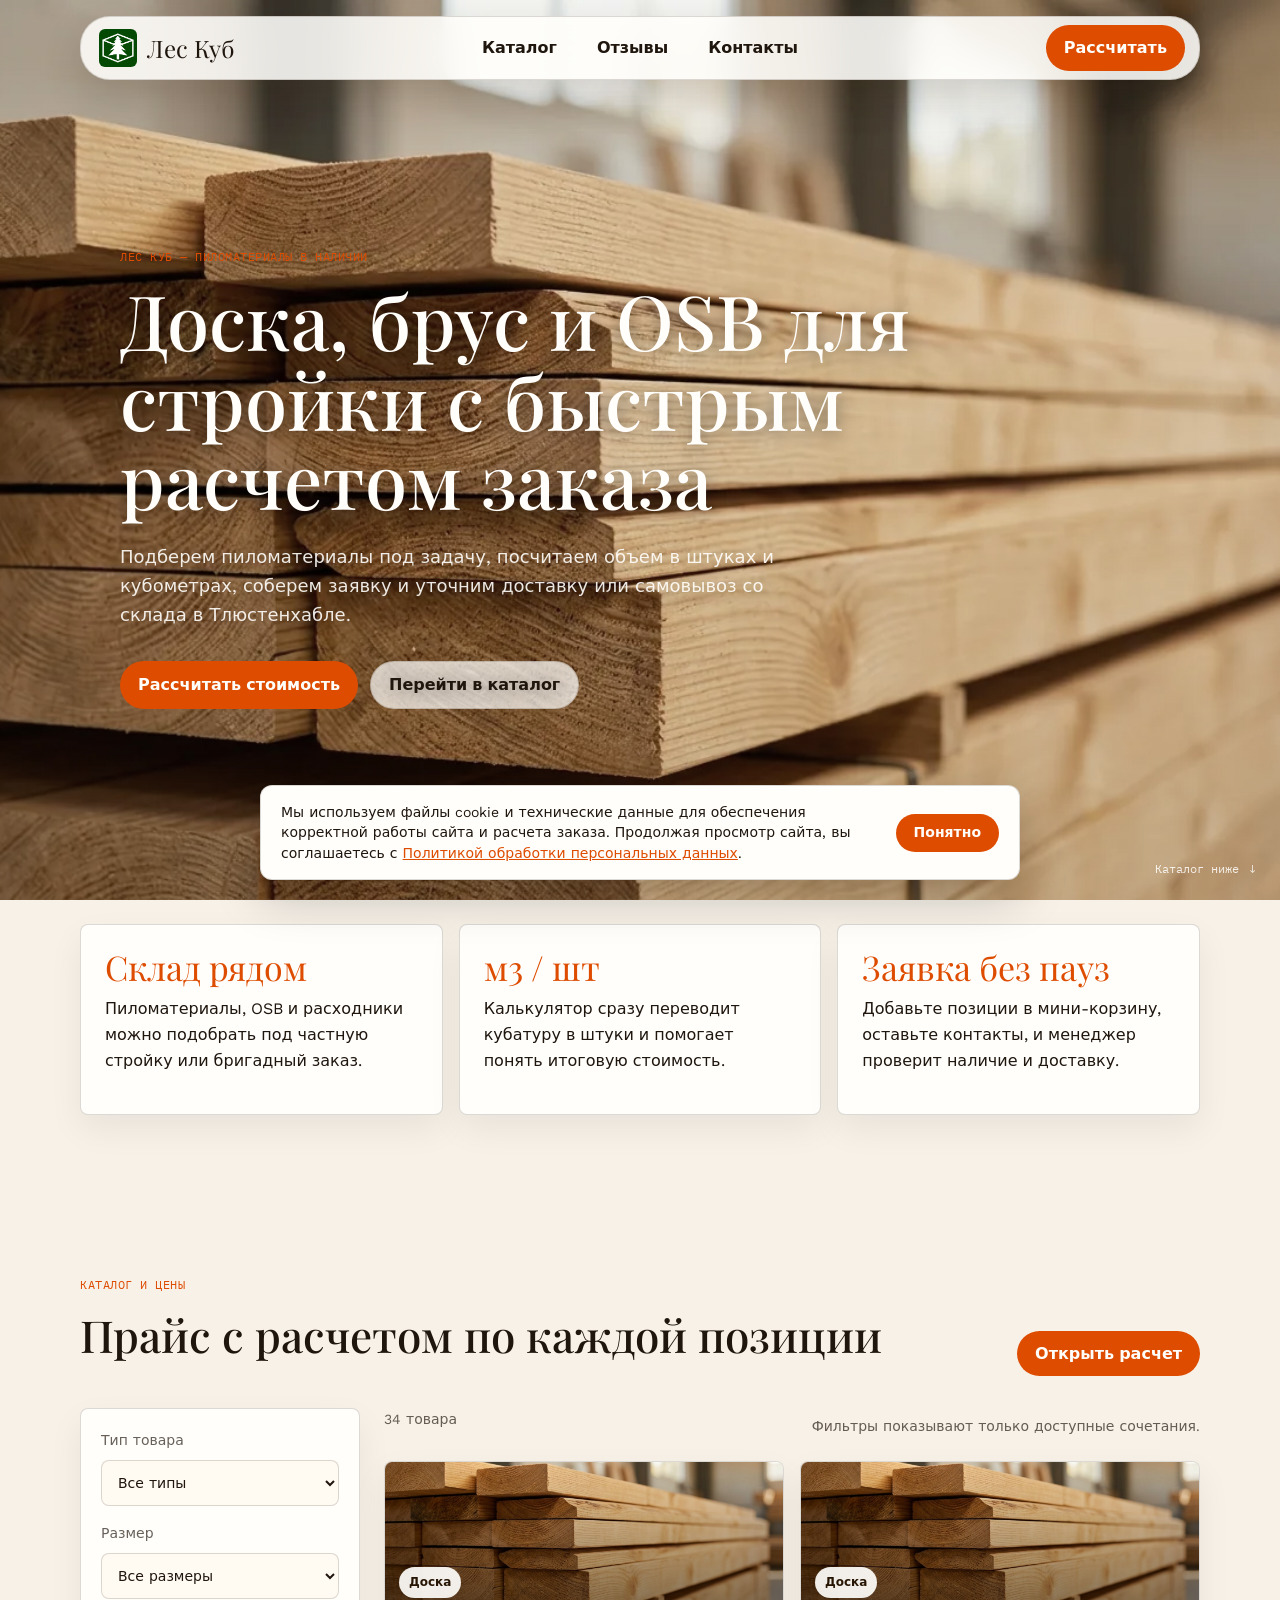
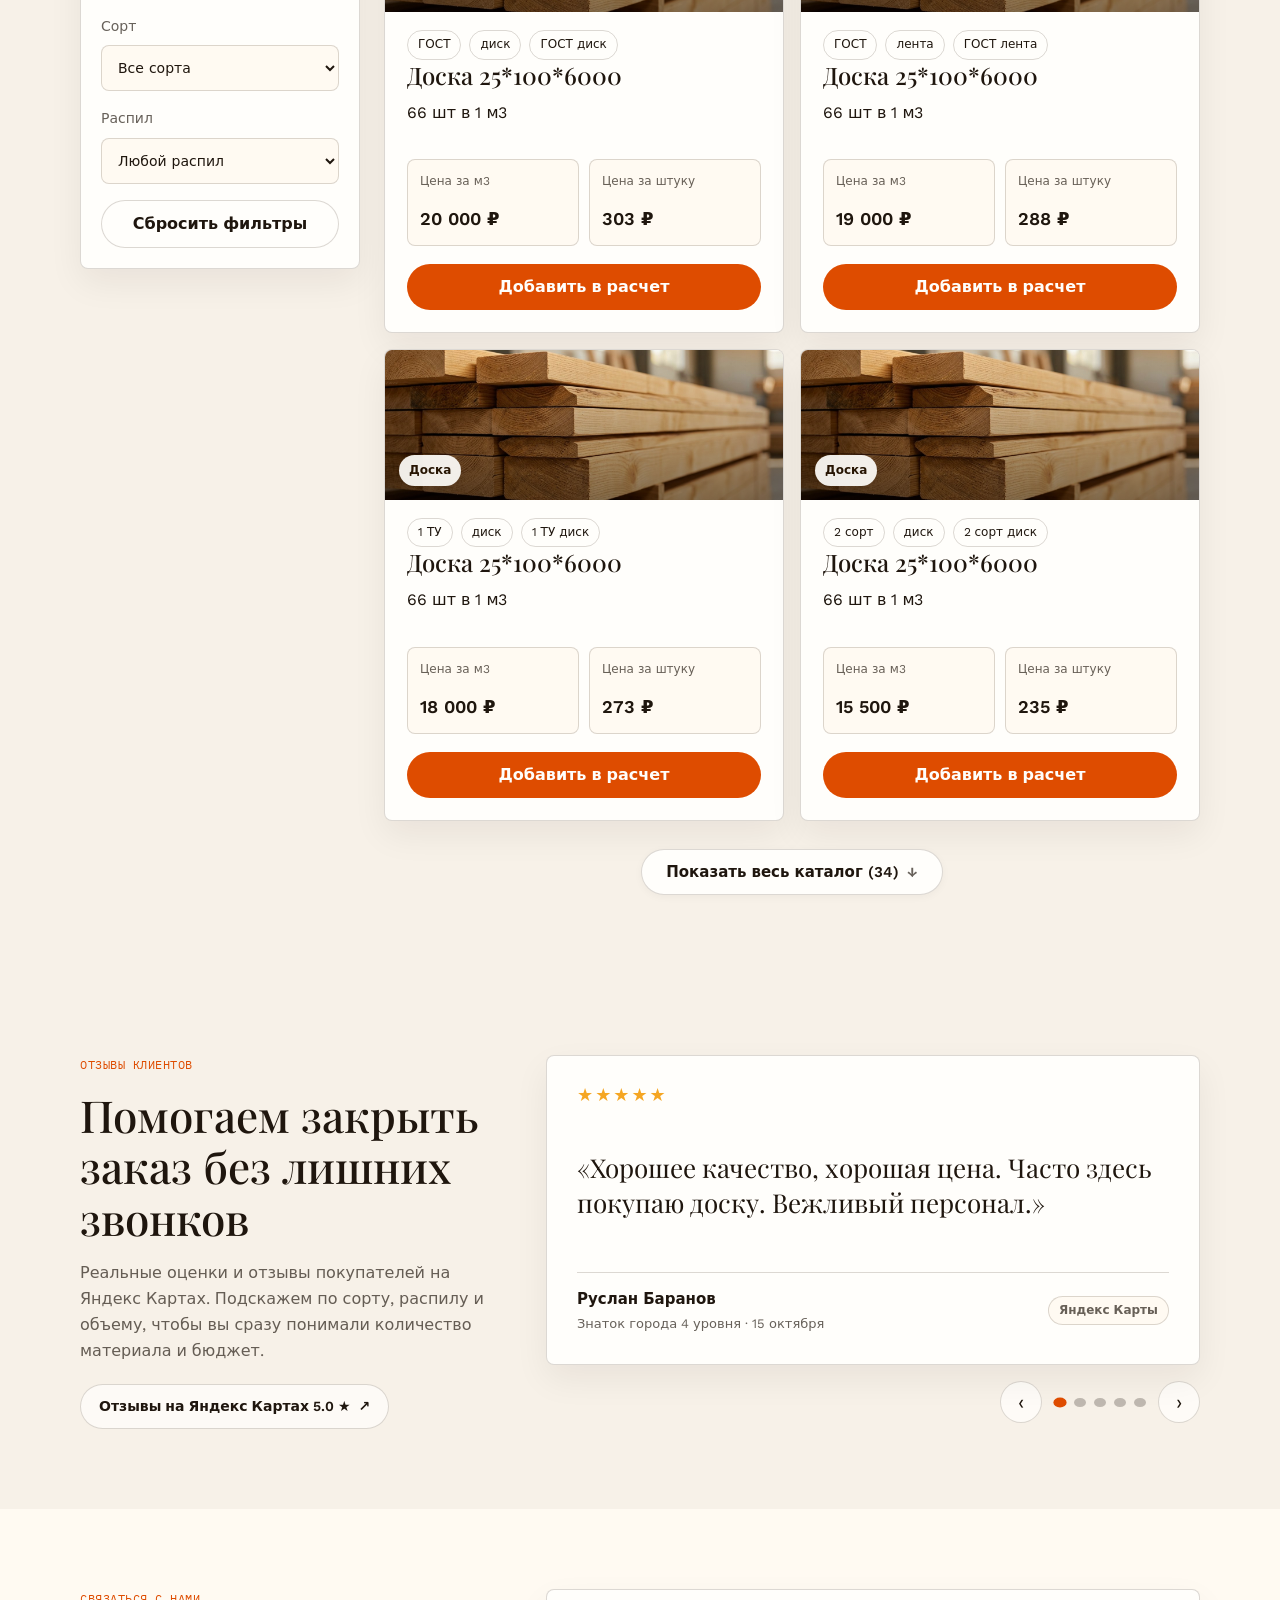
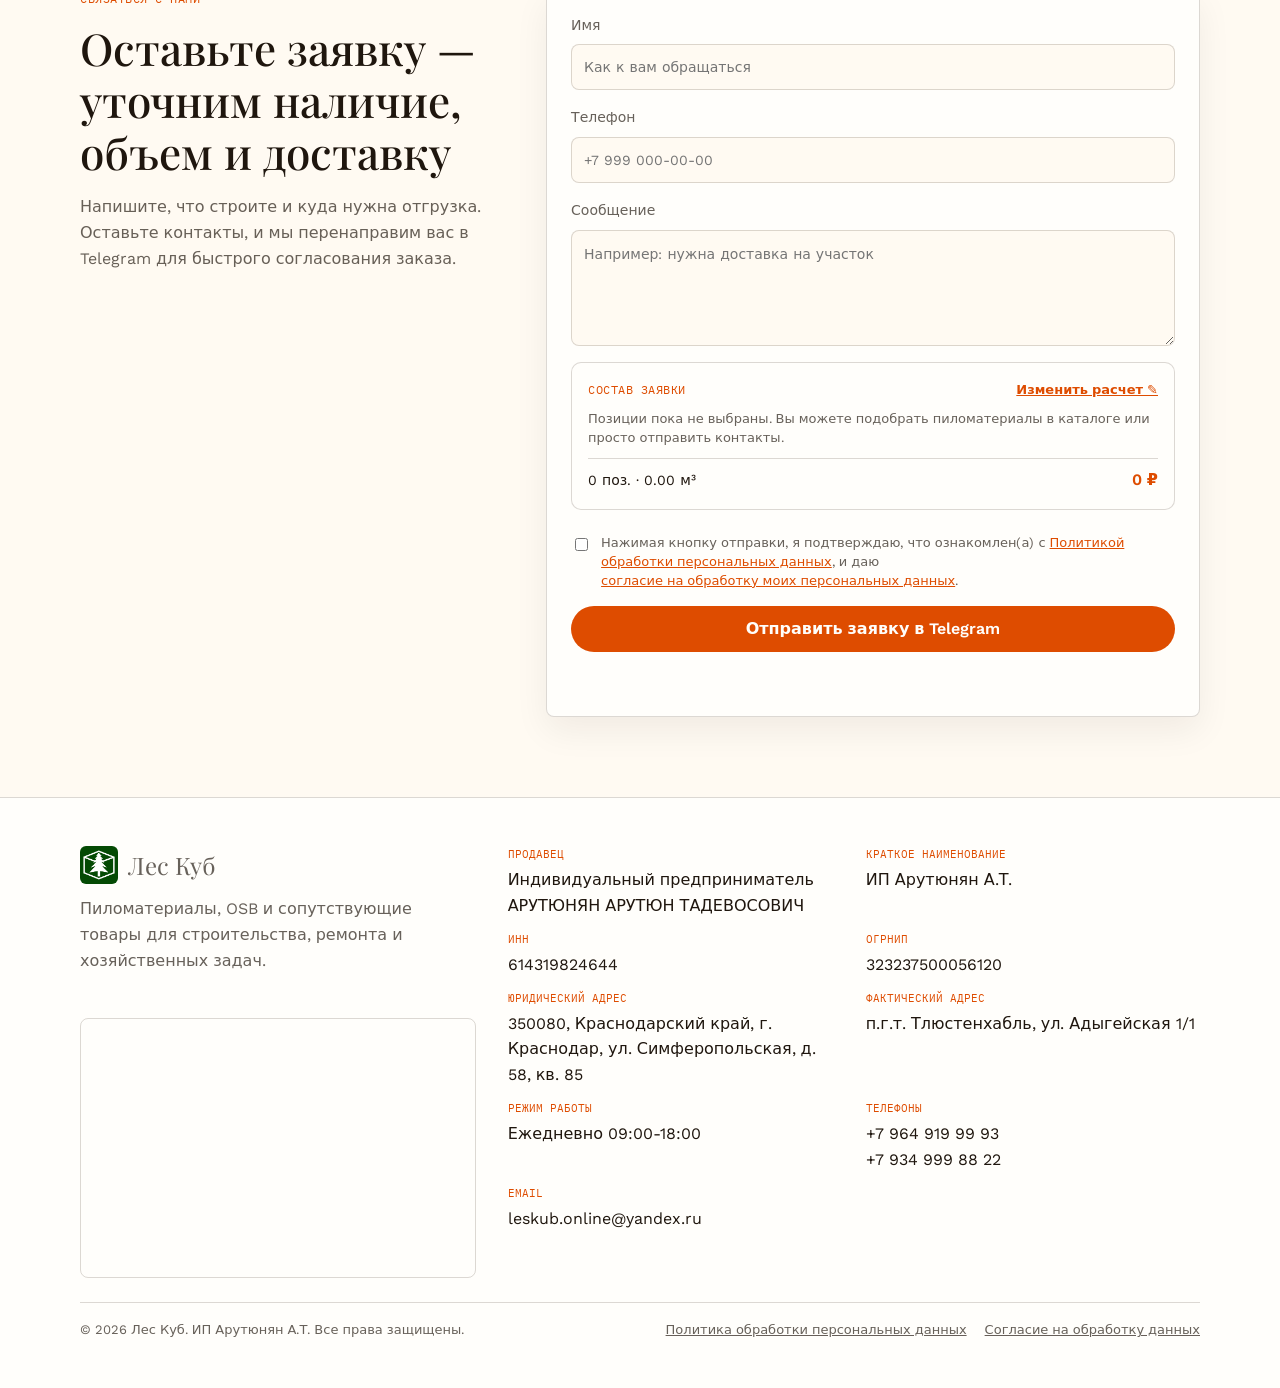
==== commit 87fe197b: "Глубокая переработка калькулятора и корзины: расчет по площади, логистика, степперы, плавающая панел" ====
--- a/index.html
+++ b/index.html
@@ -83,7 +83,7 @@
     </nav>
     <div class="header-tools">
       <button class="button button-primary header-action" type="button" data-open-calculator>
-        Рассчитать
+        Рассчитать <span class="cart-pill-badge" id="headerCartBadge" style="display:none;">0</span>
       </button>
     </div>
   </header>
@@ -139,7 +139,7 @@
             <h2 id="catalog-title">Прайс с расчетом по каждой позиции</h2>
           </div>
           <button class="button button-primary" type="button" data-open-calculator>
-            Открыть мини-корзину
+            Открыть расчет <span class="cart-pill-badge" id="catalogCartBadge" style="display:none;">0</span>
           </button>
         </div>
 
@@ -355,10 +355,18 @@
             Сообщение
             <textarea name="message" rows="4" placeholder="Например: нужна доставка на участок"></textarea>
           </label>
-          <label>
-            Состав расчета
-            <textarea id="orderSummary" rows="5" readonly></textarea>
-          </label>
+          <div class="form-order-card" id="formOrderCard">
+            <div class="form-order-header">
+              <span class="eyebrow" style="margin:0;">Состав заявки</span>
+              <button type="button" class="form-order-edit-btn" data-open-calculator>Изменить расчет ✎</button>
+            </div>
+            <div class="form-order-items" id="formOrderItemsPreview">Позиции пока не выбраны</div>
+            <div class="form-order-footer">
+              <span id="formOrderMetaPreview">0 поз. · 0.00 м³</span>
+              <strong id="formOrderTotalPreview">0 ₽</strong>
+            </div>
+          </div>
+          <textarea id="orderSummary" rows="4" readonly style="display:none;"></textarea>
           <label class="consent-row" style="cursor: pointer; align-items: flex-start; gap: 10px;">
             <input type="checkbox" id="consentCheckbox" required style="margin-top: 4px;" />
             <span style="font-size: 13px; line-height: 1.45;">
@@ -451,23 +459,102 @@
     <section class="modal-panel" role="dialog" aria-modal="true" aria-labelledby="calculatorTitle" tabindex="-1">
       <div class="modal-header">
         <div>
-          <p class="eyebrow">Мини-корзина</p>
+          <p class="eyebrow">Калькулятор и корзина</p>
           <h2 id="calculatorTitle">Расчет заказа</h2>
         </div>
         <button class="icon-button" type="button" data-close-calculator aria-label="Закрыть">×</button>
       </div>
-      <div class="cart-add-row">
-        <label>
-          Товар
-          <select id="cartProductSelect"></select>
-        </label>
-        <button class="button button-primary" type="button" id="addSelectedProduct">Добавить</button>
-      </div>
-      <div class="cart-list" id="cartList" aria-live="polite"></div>
-      <div class="cart-total">
-        <span>Итого</span>
-        <strong id="cartTotal">0 ₽</strong>
-      </div>
+
+      <div class="calc-tabs" role="tablist">
+        <button class="calc-tab is-active" type="button" id="tabCartBtn" role="tab" aria-selected="true">
+          Состав заказа <span class="calc-tab-count" id="cartTabCount">(0)</span>
+        </button>
+        <button class="calc-tab" type="button" id="tabAreaBtn" role="tab" aria-selected="false">
+          Калькулятор по площади (м²)
+        </button>
+      </div>
+
+      <!-- Вкладка 1: Состав корзины -->
+      <div id="cartView" class="calc-view">
+        <div class="cart-list" id="cartList" aria-live="polite"></div>
+
+        <div class="cart-summary-box" id="cartSummaryBox">
+          <div class="cart-summary-row">
+            <span>Всего позиций:</span>
+            <strong id="cartSummaryPieces">0 шт</strong>
+          </div>
+          <div class="cart-summary-row" id="cartVolRow">
+            <span>Общий объем пиломатериалов:</span>
+            <strong id="cartSummaryVol">0.000 м³</strong>
+          </div>
+          <div class="cart-summary-row" id="cartWeightRow">
+            <span>Ориентировочный вес:</span>
+            <strong id="cartSummaryWeight">~0 кг</strong>
+          </div>
+          <div class="cart-vehicle-tip" id="cartVehicleTip">
+            <span class="vehicle-icon">🚚</span>
+            <span id="cartVehicleText">Транспорт: <strong>Газель (до 1.5 т)</strong></span>
+          </div>
+          <div class="cart-summary-divider"></div>
+          <div class="cart-summary-total">
+            <span>Итого:</span>
+            <strong id="cartTotal">0 ₽</strong>
+          </div>
+        </div>
+      </div>
+
+      <!-- Вкладка 2: Калькулятор по площади -->
+      <div id="areaCalcView" class="calc-view" style="display: none;">
+        <div class="area-calc-box">
+          <p class="muted" style="margin-top:0;font-size:14px;line-height:1.45;">
+            Введите площадь покрытия (пол, терраса, фасад, кровля) или задайте длину и ширину. Калькулятор автоматически вычислит нужное число досок с запасом и объем в м³.
+          </p>
+          <div class="area-calc-inputs">
+            <label>
+              Площадь покрытия (м²)
+              <input type="number" id="areaCalcSqM" min="0.5" step="0.5" value="20" placeholder="20" />
+            </label>
+            <div class="area-calc-dims">
+              <span class="muted" style="font-size: 13px;">Или размеры участка (м):</span>
+              <div class="area-dim-row">
+                <input type="number" id="areaDimLength" min="0.5" step="0.5" placeholder="Длина (м)" />
+                <span class="dim-mul">×</span>
+                <input type="number" id="areaDimWidth" min="0.5" step="0.5" placeholder="Ширина (м)" />
+              </div>
+            </div>
+          </div>
+
+          <label style="margin-top: 14px;">
+            Выберите материал из каталога:
+            <select id="areaCalcProductSelect"></select>
+          </label>
+
+          <label class="consent-row" style="margin-top: 12px; cursor: pointer;">
+            <input type="checkbox" id="areaCalcWasteMargin" checked />
+            <span style="font-size: 13px;">+10% строительный запас на подрезку и стыковку (рекомендуется)</span>
+          </label>
+
+          <div class="area-calc-result-card" id="areaCalcResultCard">
+            <div class="area-res-row">
+              <span>Требуется материала:</span>
+              <strong id="areaResPieces">0 шт</strong>
+            </div>
+            <div class="area-res-row">
+              <span>Общий объем:</span>
+              <strong id="areaResVol">0.000 м³</strong>
+            </div>
+            <div class="area-res-row">
+              <span>Примерная стоимость:</span>
+              <strong id="areaResPrice" style="color:var(--accent);font-size:18px;">0 ₽</strong>
+            </div>
+          </div>
+
+          <button class="button button-primary" type="button" id="areaCalcAddBtn" style="width: 100%; margin-top: 14px;">
+            Добавить рассчитанный объем в заказ
+          </button>
+        </div>
+      </div>
+
       <div class="modal-actions">
         <button class="button button-secondary" type="button" data-close-calculator>Продолжить выбор</button>
         <a class="button button-primary" href="#contacts" data-close-calculator>Перейти к заявке</a>
@@ -517,6 +604,24 @@
       <button class="button button-primary cookie-banner-btn" type="button" id="acceptCookieBtn">Понятно</button>
     </div>
   </div>
+
+  <!-- Плавающая панель корзины / расчета -->
+  <aside class="cart-floating-bar" id="cartFloatingBar" aria-label="Плавающая панель расчета">
+    <div class="cart-floating-content">
+      <div class="cart-floating-info">
+        <span class="cart-floating-badge" id="floatingCartCount">0</span>
+        <div class="cart-floating-text">
+          <strong id="floatingCartTotal">0 ₽</strong>
+          <small id="floatingCartMeta">0 поз. · 0.00 м³</small>
+        </div>
+      </div>
+      <div class="cart-floating-actions">
+        <button class="button button-primary cart-floating-btn" type="button" data-open-calculator>
+          Открыть расчет
+        </button>
+      </div>
+    </div>
+  </aside>
 
   <script>
     let SITE_DATA = { company: {}, products: [] };
@@ -553,7 +658,8 @@
             PRODUCTS = SITE_DATA.products.filter(p => p.isActive !== false);
             renderCatalog();
             refreshFilterOptions();
-            rebuildCartSelect();
+            initAreaCalculator();
+            renderCart();
           }
         }
       } catch (e) {
@@ -692,6 +798,8 @@
 
     function renderProductCard(p) {
       const hasVol = supportsVolume(p);
+      const inCart = state.cart.find((i) => i.productId === p.id);
+      const btnText = inCart ? `✓ В расчете (${inCart.quantity}) +` : "Добавить в расчет";
       return `
           <article class="product-card">
             <div class="product-image" style="--product-image: url('${p.image || "./assets/hero-lumber.jpg"}')">
@@ -717,112 +825,459 @@
                   <strong>${hasVol ? money(p.pricePerPiece) : p.unitLabel || "шт"}</strong>
                 </div>
               </div>
-              <button class="button button-primary" type="button" data-add-product="${p.id}">Добавить в расчет</button>
+              <button class="button button-primary" type="button" data-add-product="${p.id}">${btnText}</button>
             </div>
           </article>
         `;
     }
 
-    function initCart() {
-      rebuildCartSelect();
-      byId("addSelectedProduct")?.addEventListener("click", () => addToCart(byId("cartProductSelect").value));
-      document.querySelectorAll("[data-open-calculator]").forEach((b) => b.addEventListener("click", openModal));
-      document.querySelectorAll("[data-close-calculator]").forEach((b) => b.addEventListener("click", closeModal));
-      document.addEventListener("click", (e) => {
-        const btn = e.target.closest("[data-add-product]");
-        if (btn) {
-          addToCart(btn.dataset.addProduct);
-          openModal();
+    const CART_STORAGE_KEY = "leskub_cart_v2";
+
+    function loadCartFromStorage() {
+      try {
+        const raw = localStorage.getItem(CART_STORAGE_KEY);
+        if (raw) {
+          const arr = JSON.parse(raw);
+          if (Array.isArray(arr)) state.cart = arr;
         }
-      });
-      document.addEventListener("keydown", (e) => {
-        if (e.key === "Escape") { closeModal(); closeConsentModal(); }
-      });
-      renderCart();
-    }
-
-    function rebuildCartSelect() {
-      const select = byId("cartProductSelect");
-      if (!select || !PRODUCTS.length) return;
-      select.innerHTML = "";
-      PRODUCTS.forEach((p) => {
-        select.append(new Option(`${productTitle(p)} · ${productDetails(p)}`, p.id));
-      });
-    }
-
-    function addToCart(productId) {
+      } catch (_) {}
+    }
+
+    function saveCartToStorage() {
+      try {
+        localStorage.setItem(CART_STORAGE_KEY, JSON.stringify(state.cart));
+      } catch (_) {}
+    }
+
+    function getPieceVolume(p) {
+      if (!p || !supportsVolume(p)) return 0;
+      if (p.size && typeof p.size === "string" && p.size.includes("*")) {
+        const parts = p.size.split("*").map(Number);
+        if (parts.length === 3 && parts.every((n) => !isNaN(n) && n > 0)) {
+          return (parts[0] * parts[1] * parts[2]) / 1000000000;
+        }
+      }
+      return p.piecesPerM3 ? (1 / p.piecesPerM3) : 0;
+    }
+
+    function cartTotalVolume() {
+      return state.cart.reduce((sum, item) => {
+        const p = PRODUCTS.find((entry) => entry.id === item.productId);
+        return sum + (item.quantity * getPieceVolume(p));
+      }, 0);
+    }
+
+    function cartTotalPieces() {
+      return state.cart.reduce((sum, item) => sum + item.quantity, 0);
+    }
+
+    function cartTotalWeightKg() {
+      const vol = cartTotalVolume();
+      let otherKg = 0;
+      state.cart.forEach((item) => {
+        const p = PRODUCTS.find((entry) => entry.id === item.productId);
+        if (p && !supportsVolume(p)) {
+          otherKg += item.quantity * 15;
+        }
+      });
+      return Math.round(vol * 800 + otherKg);
+    }
+
+    function formatWeight(kg) {
+      if (kg <= 0) return "~0 кг";
+      if (kg < 1000) return `~${kg} кг`;
+      return `~${(kg / 1000).toFixed(1)} т`;
+    }
+
+    function getVehicleRecommendation(kg) {
+      if (kg <= 0) return { name: "Газель (до 1.5 т)", icon: "🚚" };
+      if (kg <= 1500) return { name: "Газель (до 1.5 т)", icon: "🚚" };
+      if (kg <= 3500) return { name: "Валдай / ГАЗон (до 3.5 т)", icon: "🚛" };
+      if (kg <= 10000) return { name: "КАМАЗ / Манипулятор (до 10 т)", icon: "🏗️" };
+      return { name: "Длинномер / Фура (до 20 т)", icon: "🚛" };
+    }
+
+    function itemSubtotal(item) {
+      const p = PRODUCTS.find((entry) => entry.id === item.productId);
+      return item.quantity * unitPrice(p);
+    }
+
+    function cartTotal() {
+      return state.cart.reduce((sum, item) => sum + itemSubtotal(item), 0);
+    }
+
+    function addToCart(productId, count = 1) {
       const p = PRODUCTS.find((i) => i.id === productId);
       if (!p) return;
       const exist = state.cart.find((i) => i.productId === productId);
-      if (exist) exist.quantity += 1;
-      else state.cart.push({ productId, quantity: 1 });
+      if (exist) exist.quantity += count;
+      else state.cart.push({ productId, quantity: Math.max(1, count) });
+      saveCartToStorage();
       renderCart();
+      renderCatalogCardFeedback(productId);
     }
 
     function removeFromCart(productId) {
       state.cart = state.cart.filter((i) => i.productId !== productId);
+      saveCartToStorage();
       renderCart();
+      renderCatalog();
     }
 
     function updateCartQuantity(productId, qty) {
       const item = state.cart.find((i) => i.productId === productId);
       if (!item) return;
       item.quantity = Math.max(0, qty);
-      if (item.quantity === 0) removeFromCart(productId);
-      else renderCart();
+      if (item.quantity === 0) {
+        removeFromCart(productId);
+      } else {
+        saveCartToStorage();
+        renderCart();
+        renderCatalog();
+      }
     }
 
     function updateCartVolume(productId, vol) {
       const p = PRODUCTS.find((i) => i.id === productId);
       if (!p) return;
-      updateCartQuantity(productId, Math.ceil(Math.max(0, vol) * p.piecesPerM3));
-    }
-
-    function itemSubtotal(item) {
-      const p = PRODUCTS.find((entry) => entry.id === item.productId);
-      return item.quantity * unitPrice(p);
-    }
-
-    function cartTotal() {
-      return state.cart.reduce((sum, item) => sum + itemSubtotal(item), 0);
+      const pieceVol = getPieceVolume(p);
+      if (pieceVol > 0) {
+        const qty = Math.max(1, Math.round(vol / pieceVol));
+        updateCartQuantity(productId, qty);
+      }
+    }
+
+    function renderCatalogCardFeedback(productId) {
+      const btn = document.querySelector(`[data-add-product="${productId}"]`);
+      if (!btn) return;
+      const item = state.cart.find((i) => i.productId === productId);
+      const qty = item ? item.quantity : 0;
+      btn.textContent = `✓ В расчете (${qty}) +`;
+      btn.style.transform = "scale(0.96)";
+      setTimeout(() => { btn.style.transform = ""; }, 180);
     }
 
     function renderCart() {
       const list = byId("cartList");
       if (!list) return;
+
       if (!state.cart.length) {
-        list.innerHTML = `<div class="empty-cart">Добавьте позиции из каталога или выберите товар выше.</div>`;
+        list.innerHTML = `<div class="empty-cart">В расчете пока нет позиций.<br>Выберите нужные товары в каталоге или воспользуйтесь калькулятором по площади выше.</div>`;
       } else {
         list.innerHTML = state.cart.map((item) => {
           const p = PRODUCTS.find((entry) => entry.id === item.productId);
-          const hasVol = supportsVolume(p);
-          const vol = hasVol ? item.quantity / p.piecesPerM3 : 0;
+          if (!p) return "";
+          const pieceVol = getPieceVolume(p);
+          const hasVol = supportsVolume(p) && pieceVol > 0;
+          const vol = hasVol ? item.quantity * pieceVol : 0;
+          const unitRate = `${money(p.pricePerPiece)} / шт`;
+          const m3Rate = p.pricePerM3 ? ` (${money(p.pricePerM3)} / м³)` : "";
+
           return `
-              <article class="cart-item ${hasVol ? "" : "no-volume"}">
-                <div class="cart-item-title">
-                  <strong>${productTitle(p)}</strong>
-                  <span>${productDetails(p)} · ${hasVol ? `${number(p.piecesPerM3, 0)} шт/м3` : p.unitLabel}</span>
-                  <div class="item-subtotal">${money(itemSubtotal(item))}</div>
+            <article class="cart-item" data-cart-item="${p.id}">
+              <div class="cart-item-header">
+                <div>
+                  <div class="cart-item-name">${productTitle(p)}</div>
+                  <div class="cart-item-subtitle">${productDetails(p)}</div>
+                  <div class="cart-item-price-rate">${unitRate}${m3Rate}</div>
                 </div>
-                <label>${hasVol ? "Штук" : `Кол-во, ${p.unitLabel || "шт"}`}<input type="number" min="0" step="1" value="${item.quantity}" data-cart-pieces="${p.id}" /></label>
-                ${hasVol ? `<label>Кубометры<input type="number" min="0" step="0.001" value="${vol.toFixed(3)}" data-cart-volume="${p.id}" /></label>` : ""}
-                <button class="icon-button" type="button" data-remove-product="${p.id}" aria-label="Удалить">×</button>
-              </article>
-            `;
-        }).join("");
-      }
-      byId("cartTotal").textContent = money(cartTotal());
+                <button class="cart-remove-btn" type="button" data-remove-product="${p.id}" aria-label="Удалить позицию" title="Удалить">×</button>
+              </div>
+
+              <div class="cart-item-controls">
+                <div class="cart-stepper-group">
+                  <div class="cart-stepper-unit-wrap">
+                    <div class="cart-stepper">
+                      <button class="cart-stepper-btn" type="button" data-step-down="${p.id}" aria-label="Уменьшить">−</button>
+                      <input class="cart-stepper-input" type="number" min="1" step="1" value="${item.quantity}" data-cart-pieces="${p.id}" />
+                      <button class="cart-stepper-btn" type="button" data-step-up="${p.id}" aria-label="Увеличить">+</button>
+                    </div>
+                    <span class="cart-unit-label">${p.unitLabel || "шт"}</span>
+                  </div>
+
+                  ${hasVol ? `
+                  <div class="cart-vol-input-wrap">
+                    <input class="cart-vol-input" type="number" min="0.001" step="0.01" value="${vol.toFixed(3)}" data-cart-volume="${p.id}" aria-label="Кубометры" />
+                    <span>м³</span>
+                  </div>
+                  ` : ""}
+                </div>
+
+                <div class="cart-item-subtotal-wrap">
+                  <span class="muted" style="font-size:12px;display:block;">Сумма:</span>
+                  <strong class="cart-item-subtotal">${money(itemSubtotal(item))}</strong>
+                </div>
+              </div>
+            </article>
+          `;
+        }).filter(Boolean).join("");
+      }
+
+      // Обновляем блок итогов в модалке
+      const totalPieces = cartTotalPieces();
+      const totalVol = cartTotalVolume();
+      const totalWeight = cartTotalWeightKg();
+      const totalSum = cartTotal();
+      const vehicle = getVehicleRecommendation(totalWeight);
+
+      if (byId("cartSummaryPieces")) byId("cartSummaryPieces").textContent = `${totalPieces} шт`;
+      if (byId("cartSummaryVol")) byId("cartSummaryVol").textContent = `${totalVol.toFixed(3)} м³`;
+      if (byId("cartSummaryWeight")) byId("cartSummaryWeight").textContent = formatWeight(totalWeight);
+      if (byId("cartVehicleText")) byId("cartVehicleText").innerHTML = `Транспорт: <strong>${vehicle.name}</strong>`;
+      if (byId("cartTotal")) byId("cartTotal").textContent = money(totalSum);
+      if (byId("cartTabCount")) byId("cartTabCount").textContent = `(${state.cart.length})`;
+
+      // Обновляем плавающую плашку снизу
+      const floatingBar = byId("cartFloatingBar");
+      if (floatingBar) {
+        if (state.cart.length > 0) {
+          floatingBar.classList.add("is-visible");
+          floatingBar.setAttribute("aria-hidden", "false");
+          if (byId("floatingCartCount")) byId("floatingCartCount").textContent = state.cart.length;
+          if (byId("floatingCartTotal")) byId("floatingCartTotal").textContent = money(totalSum);
+          if (byId("floatingCartMeta")) byId("floatingCartMeta").textContent = `${totalPieces} шт · ${totalVol.toFixed(2)} м³ (${formatWeight(totalWeight)})`;
+        } else {
+          floatingBar.classList.remove("is-visible");
+          floatingBar.setAttribute("aria-hidden", "true");
+        }
+      }
+
+      // Обновляем бейджи в шапке и каталоге
+      const headerBadge = byId("headerCartBadge");
+      if (headerBadge) {
+        if (state.cart.length > 0) {
+          headerBadge.style.display = "inline-flex";
+          headerBadge.textContent = state.cart.length;
+        } else {
+          headerBadge.style.display = "none";
+        }
+      }
+      const catalogBadge = byId("catalogCartBadge");
+      if (catalogBadge) {
+        if (state.cart.length > 0) {
+          catalogBadge.style.display = "inline-flex";
+          catalogBadge.textContent = state.cart.length;
+        } else {
+          catalogBadge.style.display = "none";
+        }
+      }
+
+      // Обновляем превью в форме контактов
       updateOrderSummary();
+      updateFormOrderPreview();
+    }
+
+    function updateFormOrderPreview() {
+      const itemsContainer = byId("formOrderItemsPreview");
+      const metaContainer = byId("formOrderMetaPreview");
+      const totalContainer = byId("formOrderTotalPreview");
+      if (!itemsContainer) return;
+
+      if (!state.cart.length) {
+        itemsContainer.innerHTML = `<span class="muted">Позиции пока не выбраны. Вы можете подобрать пиломатериалы в каталоге или просто отправить контакты.</span>`;
+        if (metaContainer) metaContainer.textContent = "0 поз. · 0.00 м³";
+        if (totalContainer) totalContainer.textContent = "0 ₽";
+        return;
+      }
+
+      itemsContainer.innerHTML = state.cart.map((item) => {
+        const p = PRODUCTS.find((entry) => entry.id === item.productId);
+        if (!p) return "";
+        const pieceVol = getPieceVolume(p);
+        const hasVol = supportsVolume(p) && pieceVol > 0;
+        const volText = hasVol ? ` · ${(item.quantity * pieceVol).toFixed(2)} м³` : "";
+        return `
+          <div class="form-order-item-line">
+            <span><strong>${productTitle(p)}</strong> (${item.quantity} ${p.unitLabel || "шт"}${volText})</span>
+            <strong>${money(itemSubtotal(item))}</strong>
+          </div>
+        `;
+      }).join("");
+
+      const totalPieces = cartTotalPieces();
+      const totalVol = cartTotalVolume();
+      const totalWeight = cartTotalWeightKg();
+      if (metaContainer) metaContainer.textContent = `${totalPieces} шт · ${totalVol.toFixed(2)} м³ (${formatWeight(totalWeight)})`;
+      if (totalContainer) totalContainer.textContent = money(cartTotal());
+    }
+
+    function orderSummaryText() {
+      if (!state.cart.length) return "Позиции в калькуляторе не выбраны (запрос на общую консультацию).";
+      const lines = state.cart.map((item, idx) => {
+        const p = PRODUCTS.find((entry) => entry.id === item.productId);
+        if (!p) return "";
+        const pieceVol = getPieceVolume(p);
+        const hasVol = supportsVolume(p) && pieceVol > 0;
+        const volText = hasVol ? `, ${(item.quantity * pieceVol).toFixed(3)} м³` : "";
+        return `${idx + 1}. ${productTitle(p)} (${productDetails(p)}) — ${item.quantity} ${p.unitLabel || "шт"}${volText}: ${money(itemSubtotal(item))}`;
+      }).filter(Boolean);
+
+      const totalVol = cartTotalVolume();
+      const weight = cartTotalWeightKg();
+      const vehicle = getVehicleRecommendation(weight);
+
+      lines.push(`---------------------------------`);
+      lines.push(`Итого к оплате: ${money(cartTotal())}`);
+      if (totalVol > 0) {
+        lines.push(`Общий объем: ${totalVol.toFixed(3)} м³`);
+      }
+      lines.push(`Ориентировочный вес: ${formatWeight(weight)}`);
+      lines.push(`Транспорт: ${vehicle.name}`);
+      return lines.join("\n");
+    }
+
+    function updateOrderSummary() {
+      const s = byId("orderSummary");
+      if (s) s.value = orderSummaryText();
+    }
+
+    function initAreaCalculator() {
+      const select = byId("areaCalcProductSelect");
+      if (!select || !PRODUCTS.length) return;
+      select.innerHTML = "";
+      const timberAndSheets = PRODUCTS.filter((p) => p.type === "Доска" || p.type === "Брус" || p.type === "Плита OSB");
+      (timberAndSheets.length ? timberAndSheets : PRODUCTS).forEach((p) => {
+        select.append(new Option(`${productTitle(p)} · ${productDetails(p)}`, p.id));
+      });
+      recalcArea();
+    }
+
+    function recalcArea() {
+      const sqMInput = byId("areaCalcSqM");
+      const lenInput = byId("areaDimLength");
+      const widthInput = byId("areaDimWidth");
+      const select = byId("areaCalcProductSelect");
+      const marginCheckbox = byId("areaCalcWasteMargin");
+      if (!sqMInput || !select || !PRODUCTS.length) return;
+
+      let sqm = Number(sqMInput.value) || 0;
+      if (lenInput && widthInput && lenInput.value && widthInput.value) {
+        sqm = Number(lenInput.value) * Number(widthInput.value);
+        sqMInput.value = sqm.toFixed(1);
+      }
+
+      const p = PRODUCTS.find((i) => i.id === select.value) || PRODUCTS[0];
+      if (!p) return;
+
+      let itemArea = 0.9;
+      if (p.size && p.size.includes("*")) {
+        const parts = p.size.split("*").map(Number);
+        if (parts.length === 3) itemArea = (parts[1] * parts[2]) / 1000000;
+      } else if (p.type === "Плита OSB") {
+        itemArea = 3.125;
+      }
+      if (itemArea <= 0) itemArea = 0.9;
+
+      const margin = (marginCheckbox && marginCheckbox.checked) ? 1.10 : 1.0;
+      const targetArea = sqm * margin;
+      const pieces = Math.max(1, Math.ceil(targetArea / itemArea));
+      const pieceVol = getPieceVolume(p);
+      const totalVol = pieceVol > 0 ? (pieces * pieceVol) : 0;
+      const price = pieces * unitPrice(p);
+
+      if (byId("areaResPieces")) byId("areaResPieces").textContent = `${pieces} ${p.unitLabel || "шт"}`;
+      if (byId("areaResVol")) byId("areaResVol").textContent = `${totalVol.toFixed(3)} м³`;
+      if (byId("areaResPrice")) byId("areaResPrice").textContent = money(price);
     }
 
     function initCartEvents() {
-      byId("cartList")?.addEventListener("change", (e) => {
-        if (e.target.matches("[data-cart-pieces]")) updateCartQuantity(e.target.dataset.cartPieces, Number(e.target.value));
-        if (e.target.matches("[data-cart-volume]")) updateCartVolume(e.target.dataset.cartVolume, Number(e.target.value.replace(",", ".")));
-      });
-      byId("cartList")?.addEventListener("click", (e) => {
-        const btn = e.target.closest("[data-remove-product]");
-        if (btn) removeFromCart(btn.dataset.removeProduct);
+      document.querySelectorAll("[data-open-calculator]").forEach((b) => b.addEventListener("click", openModal));
+      document.querySelectorAll("[data-close-calculator]").forEach((b) => b.addEventListener("click", closeModal));
+
+      document.addEventListener("click", (e) => {
+        const addBtn = e.target.closest("[data-add-product]");
+        if (addBtn) {
+          addToCart(addBtn.dataset.addProduct, 1);
+        }
+      });
+
+      byId("tabCartBtn")?.addEventListener("click", () => {
+        byId("tabCartBtn")?.classList.add("is-active");
+        byId("tabAreaBtn")?.classList.remove("is-active");
+        byId("cartView").style.display = "block";
+        byId("areaCalcView").style.display = "none";
+      });
+
+      byId("tabAreaBtn")?.addEventListener("click", () => {
+        byId("tabAreaBtn")?.classList.add("is-active");
+        byId("tabCartBtn")?.classList.remove("is-active");
+        byId("cartView").style.display = "none";
+        byId("areaCalcView").style.display = "block";
+        initAreaCalculator();
+      });
+
+      byId("areaCalcSqM")?.addEventListener("input", () => {
+        if (byId("areaDimLength")) byId("areaDimLength").value = "";
+        if (byId("areaDimWidth")) byId("areaDimWidth").value = "";
+        recalcArea();
+      });
+      byId("areaDimLength")?.addEventListener("input", recalcArea);
+      byId("areaDimWidth")?.addEventListener("input", recalcArea);
+      byId("areaCalcProductSelect")?.addEventListener("change", recalcArea);
+      byId("areaCalcWasteMargin")?.addEventListener("change", recalcArea);
+
+      byId("areaCalcAddBtn")?.addEventListener("click", () => {
+        const select = byId("areaCalcProductSelect");
+        const p = PRODUCTS.find((i) => i.id === select?.value);
+        if (!p) return;
+
+        let itemArea = 0.9;
+        if (p.size && p.size.includes("*")) {
+          const parts = p.size.split("*").map(Number);
+          if (parts.length === 3) itemArea = (parts[1] * parts[2]) / 1000000;
+        } else if (p.type === "Плита OSB") {
+          itemArea = 3.125;
+        }
+        const sqm = Number(byId("areaCalcSqM")?.value || 20);
+        const margin = byId("areaCalcWasteMargin")?.checked ? 1.10 : 1.0;
+        const pieces = Math.max(1, Math.ceil((sqm * margin) / itemArea));
+
+        addToCart(p.id, pieces);
+        byId("tabCartBtn")?.click();
+      });
+
+      const list = byId("cartList");
+      if (list) {
+        list.addEventListener("click", (e) => {
+          const upBtn = e.target.closest("[data-step-up]");
+          if (upBtn) {
+            const id = upBtn.dataset.stepUp;
+            const item = state.cart.find((i) => i.productId === id);
+            if (item) updateCartQuantity(id, item.quantity + 1);
+            return;
+          }
+
+          const downBtn = e.target.closest("[data-step-down]");
+          if (downBtn) {
+            const id = downBtn.dataset.stepDown;
+            const item = state.cart.find((i) => i.productId === id);
+            if (item) updateCartQuantity(id, item.quantity - 1);
+            return;
+          }
+
+          const delBtn = e.target.closest("[data-remove-product]");
+          if (delBtn) {
+            removeFromCart(delBtn.dataset.removeProduct);
+            return;
+          }
+        });
+
+        list.addEventListener("change", (e) => {
+          if (e.target.matches("[data-cart-pieces]")) {
+            const val = parseInt(e.target.value, 10);
+            updateCartQuantity(e.target.dataset.cartPieces, isNaN(val) ? 1 : val);
+          }
+          if (e.target.matches("[data-cart-volume]")) {
+            const val = parseFloat(e.target.value.replace(",", "."));
+            if (!isNaN(val) && val > 0) {
+              updateCartVolume(e.target.dataset.cartVolume, val);
+            }
+          }
+        });
+      }
+
+      document.addEventListener("keydown", (e) => {
+        if (e.key === "Escape") { closeModal(); closeConsentModal(); }
       });
     }
 
@@ -840,22 +1295,6 @@
       modal.classList.remove("is-open");
       modal.setAttribute("aria-hidden", "true");
       document.body.classList.remove("modal-open");
-    }
-
-    function orderSummaryText() {
-      if (!state.cart.length) return "Позиции пока не выбраны.";
-      const lines = state.cart.map((item, idx) => {
-        const p = PRODUCTS.find((entry) => entry.id === item.productId);
-        const vol = supportsVolume(p) ? `, ${number(item.quantity / p.piecesPerM3)} м3` : "";
-        return `${idx + 1}. ${productTitle(p)} (${productDetails(p)}) — ${number(item.quantity, 0)} ${p.unitLabel || "шт"}${vol}: ${money(itemSubtotal(item))}`;
-      });
-      lines.push(`Итого: ${money(cartTotal())}`);
-      return lines.join("\n");
-    }
-
-    function updateOrderSummary() {
-      const s = byId("orderSummary");
-      if (s) s.value = orderSummaryText();
     }
 
     let reviewTimer = null;
@@ -1126,6 +1565,7 @@
     }
 
     async function boot() {
+      loadCartFromStorage();
       initConsentModal();
       initCookieBanner();
       initReviews();
@@ -1134,7 +1574,7 @@
       initCatalogToggle();
       await loadData();
       initFilters();
-      initCart();
+      renderCart();
       updateCatalogVisibility();
     }
 
--- a/styles.css
+++ b/styles.css
@@ -524,29 +524,434 @@
   box-shadow: 0 24px 80px rgba(0, 0, 0, 0.52);
 }
 
-.modal-header, .modal-actions, .cart-total, .cart-add-row { display: flex; align-items: center; gap: 16px; }
+/* Бейджи корзины */
+.cart-pill-badge {
+  display: inline-flex;
+  align-items: center;
+  justify-content: center;
+  min-width: 20px;
+  height: 20px;
+  padding: 0 6px;
+  margin-left: 6px;
+  border-radius: var(--radius-pill);
+  background: var(--surface);
+  color: var(--accent);
+  font-size: 11px;
+  font-weight: 800;
+  line-height: 1;
+}
+
+/* Вкладки калькулятора */
+.calc-tabs {
+  display: flex;
+  gap: 8px;
+  margin-bottom: 18px;
+  padding-bottom: 8px;
+  border-bottom: 1px solid var(--border);
+}
+.calc-tab {
+  background: transparent;
+  border: 1px solid var(--border);
+  padding: 8px 16px;
+  border-radius: var(--radius-pill);
+  font-family: inherit;
+  font-size: 14px;
+  font-weight: 600;
+  color: var(--muted);
+  cursor: pointer;
+  transition: all 0.2s ease;
+}
+.calc-tab:hover {
+  color: var(--text);
+  border-color: var(--accent);
+}
+.calc-tab.is-active {
+  background: var(--accent);
+  border-color: var(--accent);
+  color: #fff;
+}
+.calc-tab-count {
+  font-weight: 700;
+  opacity: 0.9;
+}
+
+/* Элементы корзины */
+.cart-list { display: grid; gap: 12px; max-height: 380px; overflow-y: auto; padding-right: 4px; }
+.empty-cart { padding: 32px 20px; border: 1px dashed var(--border); border-radius: 10px; color: var(--muted); text-align: center; font-size: 14px; }
+
+.cart-item {
+  display: flex;
+  flex-direction: column;
+  gap: 12px;
+  padding: 16px;
+  border: 1px solid var(--border);
+  border-radius: 10px;
+  background: var(--bg-soft);
+  box-sizing: border-box;
+}
+.cart-item-header {
+  display: flex;
+  align-items: flex-start;
+  justify-content: space-between;
+  gap: 12px;
+}
+.cart-item-name {
+  font-size: 15px;
+  font-weight: 700;
+  color: var(--text);
+  line-height: 1.3;
+}
+.cart-item-subtitle {
+  font-size: 12px;
+  color: var(--muted);
+  margin-top: 2px;
+}
+.cart-item-price-rate {
+  font-size: 12px;
+  color: var(--accent);
+  font-weight: 600;
+  margin-top: 3px;
+}
+.cart-remove-btn {
+  background: transparent;
+  border: none;
+  color: var(--muted);
+  font-size: 22px;
+  line-height: 1;
+  width: 28px;
+  height: 28px;
+  border-radius: 6px;
+  display: inline-flex;
+  align-items: center;
+  justify-content: center;
+  cursor: pointer;
+  flex-shrink: 0;
+  transition: all 0.15s ease;
+}
+.cart-remove-btn:hover {
+  background: color-mix(in srgb, #a5280a 12%, transparent);
+  color: #a5280a;
+}
+.cart-item-controls {
+  display: flex;
+  align-items: center;
+  justify-content: space-between;
+  gap: 12px;
+  flex-wrap: wrap;
+  padding-top: 10px;
+  border-top: 1px solid color-mix(in srgb, var(--border) 60%, transparent);
+}
+.cart-stepper-group {
+  display: flex;
+  align-items: center;
+  gap: 16px;
+  flex-wrap: wrap;
+}
+.cart-stepper-unit-wrap {
+  display: inline-flex;
+  align-items: center;
+  gap: 6px;
+}
+.cart-stepper {
+  display: inline-flex;
+  align-items: center;
+  border: 1px solid var(--border);
+  border-radius: 8px;
+  background: var(--surface);
+  overflow: hidden;
+}
+.cart-stepper-btn {
+  background: transparent;
+  border: none;
+  width: 32px;
+  height: 32px;
+  font-size: 17px;
+  font-weight: 700;
+  color: var(--text);
+  cursor: pointer;
+  display: flex;
+  align-items: center;
+  justify-content: center;
+  transition: background 0.15s ease;
+  user-select: none;
+}
+.cart-stepper-btn:hover {
+  background: var(--bg-soft);
+  color: var(--accent);
+}
+.cart-stepper-input {
+  width: 48px;
+  height: 32px;
+  border: none;
+  border-left: 1px solid var(--border);
+  border-right: 1px solid var(--border);
+  text-align: center;
+  font-family: inherit;
+  font-size: 14px;
+  font-weight: 600;
+  color: var(--text);
+  background: var(--surface);
+  padding: 0;
+}
+.cart-stepper-input::-webkit-outer-spin-button,
+.cart-stepper-input::-webkit-inner-spin-button {
+  -webkit-appearance: none;
+  margin: 0;
+}
+.cart-vol-input-wrap {
+  display: inline-flex;
+  align-items: center;
+  gap: 6px;
+  font-size: 13px;
+  color: var(--muted);
+}
+.cart-vol-input {
+  width: 72px;
+  height: 32px;
+  border: 1px solid var(--border);
+  border-radius: 8px;
+  background: var(--surface);
+  text-align: center;
+  font-family: inherit;
+  font-size: 14px;
+  font-weight: 600;
+  color: var(--text);
+  padding: 0 4px;
+}
+.cart-item-subtotal-wrap {
+  text-align: right;
+  margin-left: auto;
+}
+.cart-item-subtotal {
+  font-size: 17px;
+  font-weight: 700;
+  color: var(--accent);
+}
+
+/* Сводка корзины */
+.cart-summary-box {
+  margin-top: 18px;
+  padding: 16px;
+  border: 1px solid var(--border);
+  border-radius: 10px;
+  background: var(--bg-soft);
+  display: grid;
+  gap: 8px;
+  font-size: 14px;
+}
+.cart-summary-row {
+  display: flex;
+  justify-content: space-between;
+  align-items: center;
+  color: var(--muted);
+}
+.cart-summary-row strong {
+  color: var(--text);
+  font-weight: 600;
+}
+.cart-vehicle-tip {
+  display: flex;
+  align-items: center;
+  gap: 8px;
+  padding: 8px 12px;
+  border-radius: 8px;
+  background: color-mix(in srgb, var(--accent) 10%, transparent);
+  border: 1px solid color-mix(in srgb, var(--accent) 25%, transparent);
+  font-size: 13px;
+  color: var(--text);
+  margin-top: 4px;
+}
+.cart-summary-divider {
+  height: 1px;
+  background: var(--border);
+  margin: 6px 0;
+}
+.cart-summary-total {
+  display: flex;
+  justify-content: space-between;
+  align-items: center;
+  font-size: 18px;
+  color: var(--text);
+  font-weight: 700;
+}
+.cart-summary-total strong {
+  color: var(--accent);
+  font-size: 24px;
+}
+
+/* Калькулятор по площади */
+.area-calc-box {
+  padding: 4px 0;
+}
+.area-calc-inputs {
+  display: grid;
+  grid-template-columns: 1fr 1fr;
+  gap: 16px;
+}
+.area-dim-row {
+  display: flex;
+  align-items: center;
+  gap: 6px;
+  margin-top: 6px;
+}
+.area-dim-row input {
+  height: 42px;
+}
+.dim-mul {
+  color: var(--muted);
+  font-weight: 700;
+  font-size: 18px;
+}
+.area-calc-result-card {
+  margin-top: 16px;
+  padding: 14px 16px;
+  border: 1px solid var(--border);
+  border-radius: 10px;
+  background: var(--bg-soft);
+  display: grid;
+  gap: 8px;
+  font-size: 14px;
+}
+.area-res-row {
+  display: flex;
+  justify-content: space-between;
+  align-items: center;
+}
+
+/* Плавающая плашка */
+.cart-floating-bar {
+  position: fixed;
+  bottom: 20px;
+  right: 20px;
+  z-index: 90;
+  max-width: 440px;
+  width: calc(100% - 40px);
+  background: var(--surface);
+  border: 1px solid var(--border);
+  border-radius: var(--radius-pill);
+  box-shadow: 0 16px 48px rgba(0, 0, 0, 0.28);
+  padding: 8px 12px 8px 16px;
+  box-sizing: border-box;
+  transition: transform 320ms cubic-bezier(0.16, 1, 0.3, 1), opacity 260ms ease;
+  transform: translateY(140%);
+  opacity: 0;
+  pointer-events: none;
+}
+.cart-floating-bar.is-visible {
+  transform: translateY(0);
+  opacity: 1;
+  pointer-events: auto;
+}
+.cart-floating-content {
+  display: flex;
+  align-items: center;
+  justify-content: space-between;
+  width: 100%;
+  gap: 12px;
+}
+.cart-floating-info {
+  display: flex;
+  align-items: center;
+  gap: 12px;
+  min-width: 0;
+}
+.cart-floating-badge {
+  display: inline-flex;
+  align-items: center;
+  justify-content: center;
+  min-width: 28px;
+  height: 28px;
+  padding: 0 6px;
+  border-radius: var(--radius-pill);
+  background: var(--accent);
+  color: #fff;
+  font-weight: 800;
+  font-size: 13px;
+  flex-shrink: 0;
+}
+.cart-floating-text {
+  display: flex;
+  flex-direction: column;
+  min-width: 0;
+}
+.cart-floating-text strong {
+  font-size: 15px;
+  line-height: 1.2;
+  color: var(--text);
+  white-space: nowrap;
+}
+.cart-floating-text small {
+  font-size: 12px;
+  color: var(--muted);
+  white-space: nowrap;
+  overflow: hidden;
+  text-overflow: ellipsis;
+}
+.cart-floating-btn {
+  padding: 8px 16px;
+  font-size: 14px;
+  white-space: nowrap;
+  flex-shrink: 0;
+}
+
+/* Превью состава заказа в форме контактов */
+.form-order-card {
+  padding: 16px;
+  border: 1px solid var(--border);
+  border-radius: 10px;
+  background: var(--surface);
+  display: grid;
+  gap: 10px;
+}
+.form-order-header {
+  display: flex;
+  justify-content: space-between;
+  align-items: center;
+}
+.form-order-edit-btn {
+  background: none;
+  border: none;
+  padding: 0;
+  color: var(--accent);
+  font-size: 13px;
+  font-weight: 600;
+  cursor: pointer;
+  text-decoration: underline;
+}
+.form-order-items {
+  font-size: 13px;
+  line-height: 1.45;
+  color: var(--text);
+  max-height: 140px;
+  overflow-y: auto;
+  padding-right: 4px;
+}
+.form-order-item-line {
+  display: flex;
+  justify-content: space-between;
+  gap: 8px;
+  padding: 4px 0;
+  border-bottom: 1px dashed color-mix(in srgb, var(--border) 60%, transparent);
+}
+.form-order-item-line:last-child {
+  border-bottom: none;
+}
+.form-order-footer {
+  display: flex;
+  justify-content: space-between;
+  align-items: center;
+  padding-top: 8px;
+  border-top: 1px solid var(--border);
+  font-size: 14px;
+}
+.form-order-footer strong {
+  color: var(--accent);
+  font-size: 16px;
+}
+
+.modal-header, .modal-actions { display: flex; align-items: center; gap: 16px; }
 .modal-header { justify-content: space-between; margin-bottom: 20px; }
 .modal-header h2 { margin: 0; }
-.cart-add-row { align-items: end; margin-bottom: 18px; }
-.cart-add-row label { flex: 1; }
-.cart-list { display: grid; gap: 12px; }
-.empty-cart { padding: 24px; border: 1px dashed var(--border); border-radius: 8px; color: var(--muted); text-align: center; }
-
-.cart-item {
-  display: grid;
-  grid-template-columns: 1fr 128px 128px 42px;
-  gap: 12px;
-  align-items: end;
-  padding: 16px;
-  border: 1px solid var(--border);
-  border-radius: 8px;
-  background: var(--bg-soft);
-}
-.cart-item.no-volume { grid-template-columns: 1fr 160px 42px; }
-.cart-item-title strong, .cart-item-title span { display: block; }
-.cart-item-title span { color: var(--muted); font-size: 13px; }
-.item-subtotal { margin-top: 8px; color: var(--accent); font-weight: 700; }
-.cart-total { justify-content: space-between; margin-top: 20px; padding-top: 18px; border-top: 1px solid var(--border); font-size: 22px; }
 .modal-actions { justify-content: flex-end; flex-wrap: wrap; margin-top: 20px; }
 
 /* Стили конструктора */
@@ -644,14 +1049,30 @@
     width: 100%;
     max-width: 360px;
   }
-  .cart-item {
-    grid-template-columns: 1fr 1fr auto;
-  }
-  .cart-item-title {
-    grid-column: 1 / -1;
-  }
-  .cart-item.no-volume {
-    grid-template-columns: 1fr auto;
+  .cart-floating-bar {
+    left: 12px;
+    right: 12px;
+    bottom: 14px;
+    width: auto;
+    max-width: none;
+    padding: 8px 10px 8px 14px;
+  }
+  .area-calc-inputs {
+    grid-template-columns: 1fr;
+    gap: 12px;
+  }
+  .cart-item-controls {
+    flex-direction: column;
+    align-items: stretch;
+    gap: 10px;
+  }
+  .cart-item-subtotal-wrap {
+    margin-left: 0;
+    display: flex;
+    justify-content: space-between;
+    align-items: center;
+    border-top: 1px dashed var(--border);
+    padding-top: 8px;
   }
 }
 
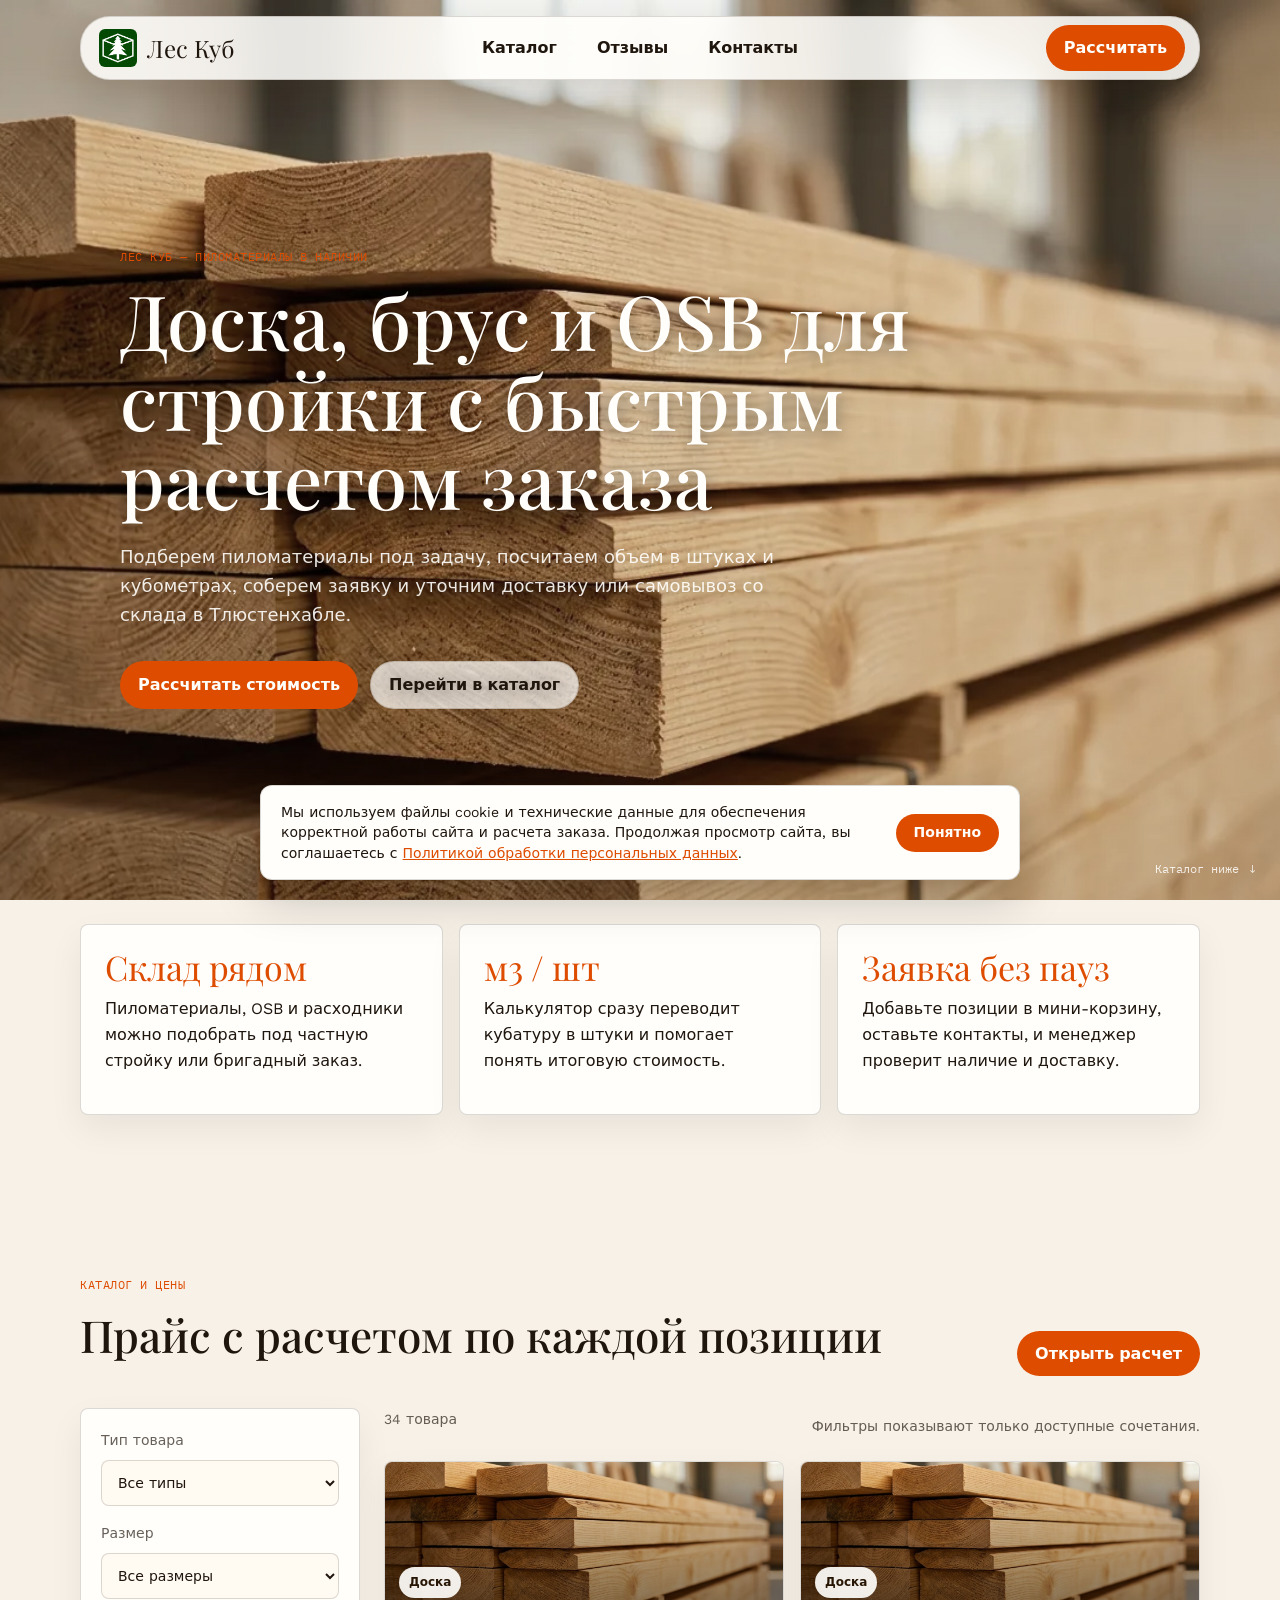
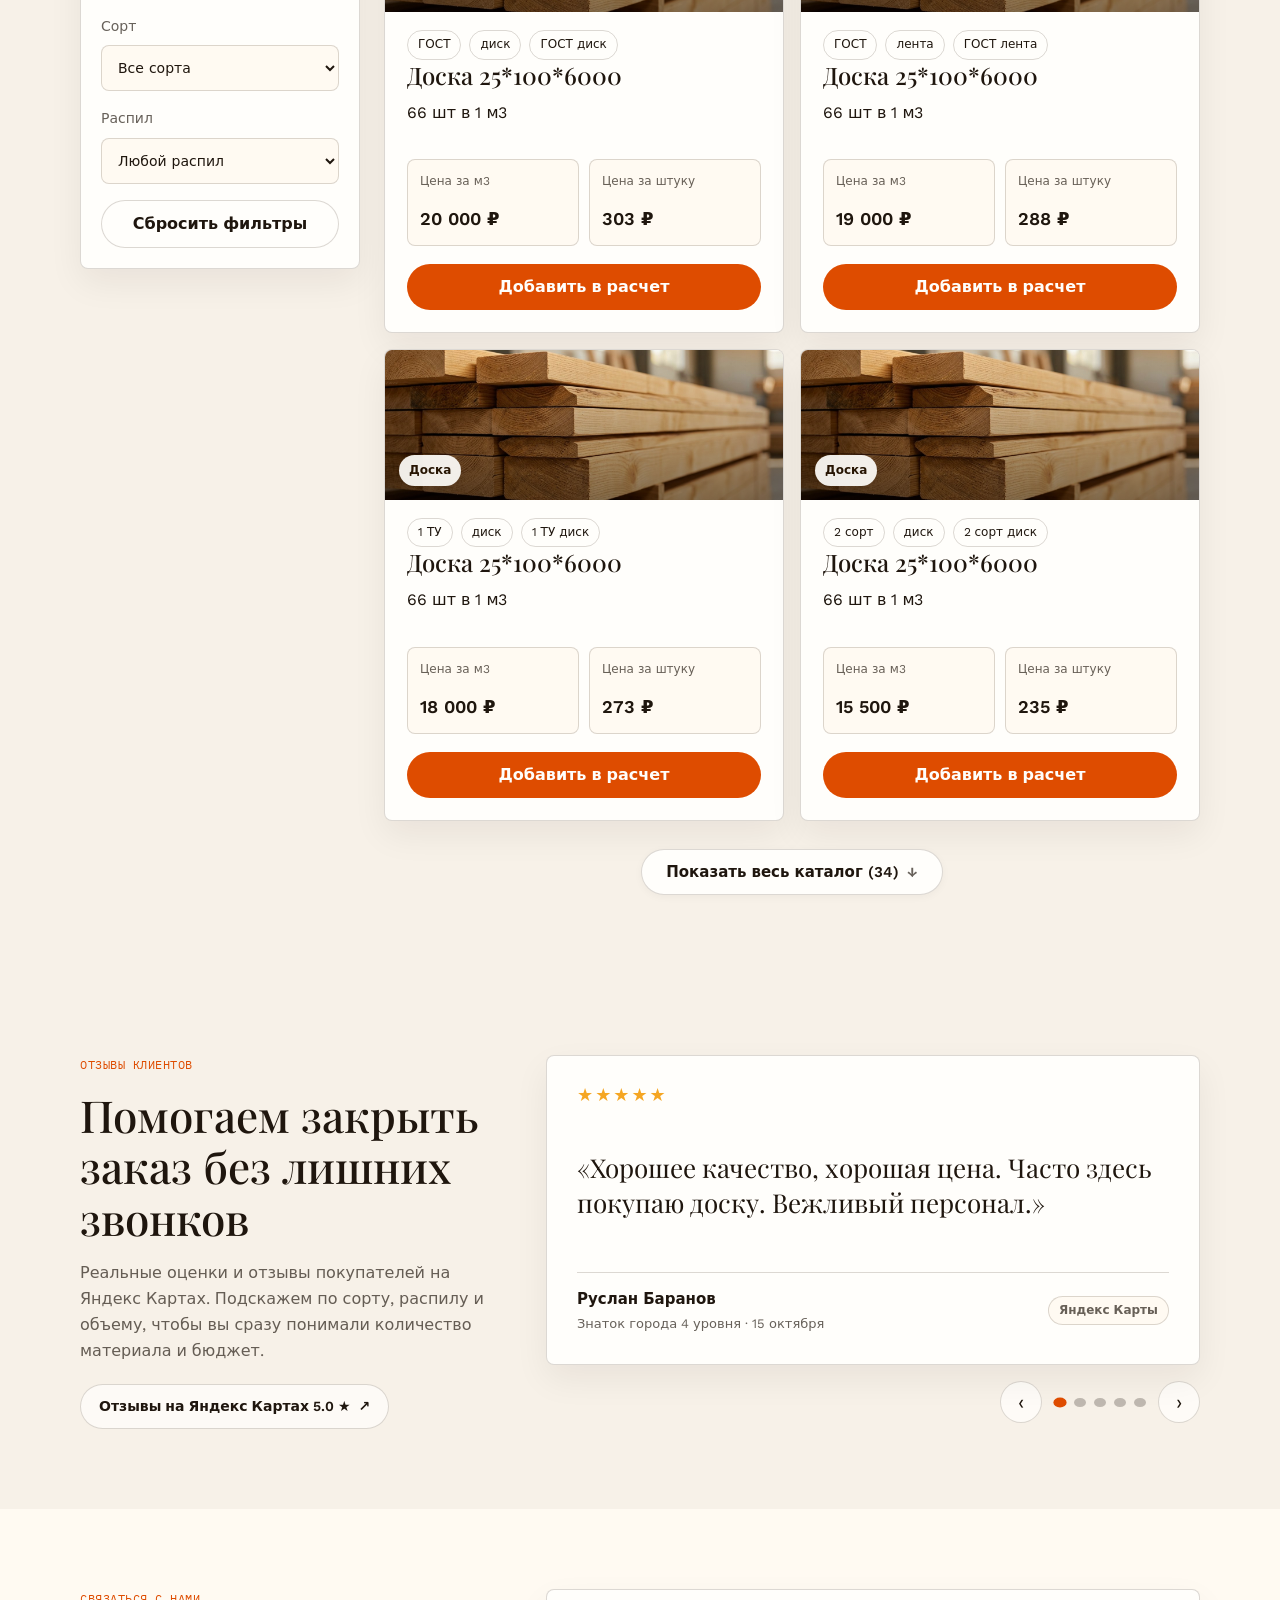
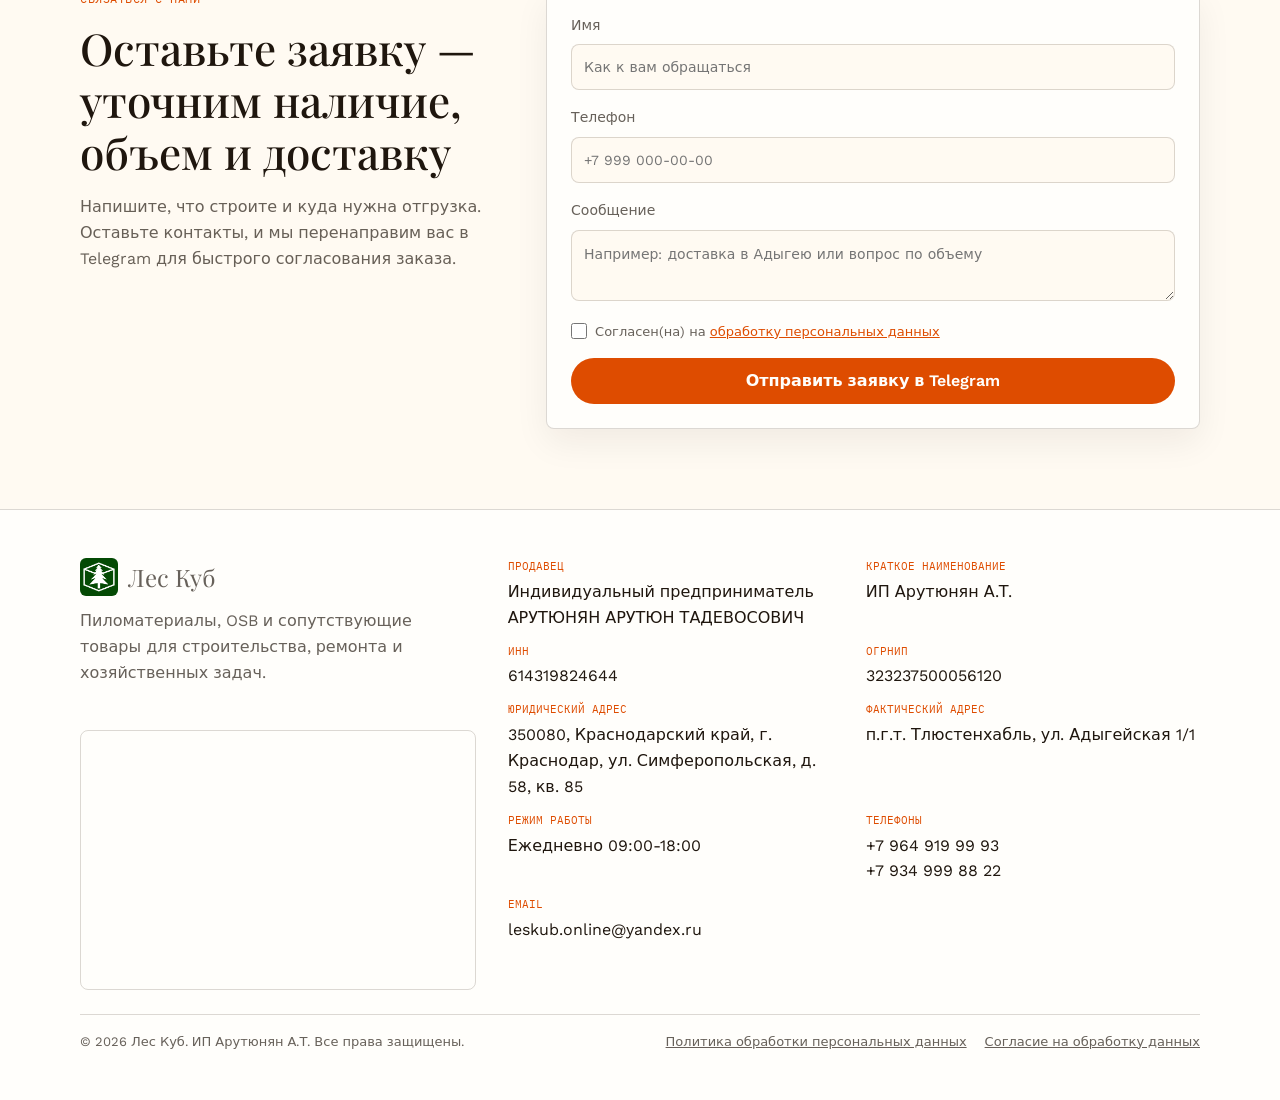
==== commit b9add115: "Компактная карточка отзывов на мобилке, аккуратная форма без пустот и скрытие кнопки в каталоге при " ====
--- a/index.html
+++ b/index.html
@@ -138,7 +138,7 @@
             <p class="eyebrow">Каталог и цены</p>
             <h2 id="catalog-title">Прайс с расчетом по каждой позиции</h2>
           </div>
-          <button class="button button-primary" type="button" data-open-calculator>
+          <button class="button button-primary" type="button" data-open-calculator id="catalogCartBtn">
             Открыть расчет <span class="cart-pill-badge" id="catalogCartBadge" style="display:none;">0</span>
           </button>
         </div>
@@ -353,25 +353,23 @@
           </label>
           <label>
             Сообщение
-            <textarea name="message" rows="4" placeholder="Например: нужна доставка на участок"></textarea>
+            <textarea name="message" rows="2" placeholder="Например: доставка в Адыгею или вопрос по объему"></textarea>
           </label>
-          <div class="form-order-card" id="formOrderCard">
+          <div class="form-order-card" id="formOrderCard" style="display: none;">
             <div class="form-order-header">
               <span class="eyebrow" style="margin:0;">Состав заявки</span>
               <button type="button" class="form-order-edit-btn" data-open-calculator>Изменить расчет ✎</button>
             </div>
-            <div class="form-order-items" id="formOrderItemsPreview">Позиции пока не выбраны</div>
+            <div class="form-order-items" id="formOrderItemsPreview"></div>
             <div class="form-order-footer">
               <span id="formOrderMetaPreview">0 поз. · 0.00 м³</span>
               <strong id="formOrderTotalPreview">0 ₽</strong>
             </div>
           </div>
-          <textarea id="orderSummary" rows="4" readonly style="display:none;"></textarea>
-          <label class="consent-row" style="cursor: pointer; align-items: flex-start; gap: 10px;">
-            <input type="checkbox" id="consentCheckbox" required style="margin-top: 4px;" />
-            <span style="font-size: 13px; line-height: 1.45;">
-              Нажимая кнопку отправки, я подтверждаю, что ознакомлен(а) с <a href="./privacy.html" target="_blank" style="color:var(--accent);text-decoration:underline;">Политикой обработки персональных данных</a>, и даю <button type="button" id="openConsentBtn" style="background:none;border:none;padding:0;color:var(--accent);text-decoration:underline;cursor:pointer;font:inherit;">согласие на обработку моих персональных данных</button>.
-            </span>
+          <textarea id="orderSummary" rows="2" readonly style="display:none;"></textarea>
+          <label class="consent-row">
+            <input type="checkbox" id="consentCheckbox" required />
+            <span>Согласен(на) на <button type="button" id="openConsentBtn">обработку персональных данных</button></span>
           </label>
 
           <button class="button button-primary" type="submit" id="sendTelegramBtn" style="width: 100%;">
@@ -573,7 +571,7 @@
         </div>
         <button class="icon-button" type="button" id="closeConsentBtn" aria-label="Закрыть">×</button>
       </div>
-      <div
+      <div class="consent-scroll-body"
         style="font-size: 14px; line-height: 1.55; display: grid; gap: 12px; max-height: 440px; overflow-y: auto; padding-right: 8px;">
         <p>Настоящим в соответствии с Федеральным законом от 27.07.2006 № 152-ФЗ «О персональных данных» я свободно, своей волей и в своем интересе подтверждаю свое согласие на обработку <strong>Индивидуальным предпринимателем АРУТЮНЯНОМ АРУТЮНОМ ТАДЕВОСОВИЧЕМ</strong> (ОГРНИП 323237500056120, ИНН 614319824644, адрес: 350080, Краснодарский край, г. Краснодар, ул. Симферопольская, д. 58, кв. 85, далее — «Оператор») моих персональных данных, указанных при оформлении заявки на сайте https://leskub.ru/.</p>
 
@@ -1042,7 +1040,12 @@
         }
       }
 
-      // Обновляем бейджи в шапке и каталоге
+      // Обновляем бейджи в шапке и каталоге, а также скрываем кнопку в каталоге если корзина не пустая
+      const catalogBtn = byId("catalogCartBtn");
+      if (catalogBtn) {
+        catalogBtn.style.display = state.cart.length > 0 ? "none" : "";
+      }
+
       const headerBadge = byId("headerCartBadge");
       if (headerBadge) {
         if (state.cart.length > 0) {
@@ -1068,13 +1071,18 @@
     }
 
     function updateFormOrderPreview() {
+      const card = byId("formOrderCard");
+      if (card) {
+        card.style.display = state.cart.length > 0 ? "grid" : "none";
+      }
+
       const itemsContainer = byId("formOrderItemsPreview");
       const metaContainer = byId("formOrderMetaPreview");
       const totalContainer = byId("formOrderTotalPreview");
       if (!itemsContainer) return;
 
       if (!state.cart.length) {
-        itemsContainer.innerHTML = `<span class="muted">Позиции пока не выбраны. Вы можете подобрать пиломатериалы в каталоге или просто отправить контакты.</span>`;
+        itemsContainer.innerHTML = "";
         if (metaContainer) metaContainer.textContent = "0 поз. · 0.00 м³";
         if (totalContainer) totalContainer.textContent = "0 ₽";
         return;
@@ -1102,7 +1110,7 @@
     }
 
     function orderSummaryText() {
-      if (!state.cart.length) return "Позиции в калькуляторе не выбраны (запрос на общую консультацию).";
+      if (!state.cart.length) return "Позиции в расчете не выбраны (подскажите, пожалуйста, по наличию и ценам).";
       const lines = state.cart.map((item, idx) => {
         const p = PRODUCTS.find((entry) => entry.id === item.productId);
         if (!p) return "";
@@ -1117,7 +1125,7 @@
       const vehicle = getVehicleRecommendation(weight);
 
       lines.push(`---------------------------------`);
-      lines.push(`Итого к оплате: ${money(cartTotal())}`);
+      lines.push(`Итого: ${money(cartTotal())}`);
       if (totalVol > 0) {
         lines.push(`Общий объем: ${totalVol.toFixed(3)} м³`);
       }
@@ -1528,11 +1536,11 @@
         }
 
         const text = [
-          `🌲 Заявка с сайта Лес Куб`,
-          `👤 Имя: ${name}`,
+          `Здравствуйте! Хочу сделать заказ.`,
+          `👤 Меня зовут: ${name}`,
           `📞 Телефон: ${phone}`,
-          message ? `💬 Сообщение: ${message}` : "",
-          `📦 Состав расчета:\n${summary}`
+          message ? `💬 Комментарий: ${message}` : "",
+          `📦 Что нужно по заказу:\n${summary}`
         ].filter(Boolean).join("\n\n");
 
         return { name, phone, text };
--- a/styles.css
+++ b/styles.css
@@ -479,10 +479,12 @@
 
 .contact-section { background: var(--bg-soft); }
 .lead-form { display: grid; gap: 16px; padding: 24px; }
-.consent-row { display: flex; align-items: flex-start; gap: 10px; margin-top: 8px; font-size: 13px; color: var(--muted); cursor: pointer; }
-.consent-row input { margin-top: 4px; }
+.consent-row { display: flex; align-items: center; gap: 8px; margin-top: 4px; font-size: 13px; color: var(--muted); cursor: pointer; }
+.consent-row input { margin: 0; width: 16px; height: 16px; flex-shrink: 0; cursor: pointer; }
+.consent-row button { background: none; border: none; padding: 0; color: var(--accent); text-decoration: underline; cursor: pointer; font: inherit; }
 
 .form-status { min-height: 24px; margin: 0; font-weight: 500; }
+.form-status:empty { display: none; }
 .form-status.error { color: #a5280a; }
 .form-status.success { color: #247238; }
 
@@ -514,14 +516,40 @@
   top: 50%;
   left: 50%;
   width: min(920px, calc(100% - 28px));
-  max-height: min(86vh, 820px);
-  overflow: auto;
+  height: min(88vh, 840px);
+  max-height: min(88vh, 840px);
   padding: 24px;
   transform: translate(-50%, -50%);
   border: 1px solid var(--border);
   border-radius: 12px;
   background: var(--surface);
   box-shadow: 0 24px 80px rgba(0, 0, 0, 0.52);
+  display: flex;
+  flex-direction: column;
+  overflow: hidden;
+  box-sizing: border-box;
+}
+
+.modal-panel,
+.consent-scroll-body,
+.calc-view {
+  scrollbar-width: none;
+  -ms-overflow-style: none;
+}
+.modal-panel::-webkit-scrollbar,
+.consent-scroll-body::-webkit-scrollbar,
+.calc-view::-webkit-scrollbar {
+  display: none;
+  width: 0;
+  height: 0;
+}
+
+.calc-view {
+  flex: 1 1 auto;
+  min-height: 0;
+  overflow-y: auto;
+  display: flex;
+  flex-direction: column;
 }
 
 /* Бейджи корзины */
@@ -576,8 +604,33 @@
 }
 
 /* Элементы корзины */
-.cart-list { display: grid; gap: 12px; max-height: 380px; overflow-y: auto; padding-right: 4px; }
-.empty-cart { padding: 32px 20px; border: 1px dashed var(--border); border-radius: 10px; color: var(--muted); text-align: center; font-size: 14px; }
+.cart-list {
+  display: grid;
+  gap: 12px;
+  max-height: 380px;
+  overflow-y: auto;
+  padding-right: 4px;
+  scrollbar-width: none;
+  -ms-overflow-style: none;
+}
+.cart-list::-webkit-scrollbar {
+  display: none;
+  width: 0;
+  height: 0;
+}
+.empty-cart {
+  padding: 32px 20px;
+  border: 1px dashed var(--border);
+  border-radius: 10px;
+  color: var(--muted);
+  text-align: center;
+  font-size: 14px;
+  display: flex;
+  align-items: center;
+  justify-content: center;
+  min-height: 120px;
+  flex: 1 0 auto;
+}
 
 .cart-item {
   display: flex;
@@ -925,6 +978,13 @@
   max-height: 140px;
   overflow-y: auto;
   padding-right: 4px;
+  scrollbar-width: none;
+  -ms-overflow-style: none;
+}
+.form-order-items::-webkit-scrollbar {
+  display: none;
+  width: 0;
+  height: 0;
 }
 .form-order-item-line {
   display: flex;
@@ -950,9 +1010,20 @@
 }
 
 .modal-header, .modal-actions { display: flex; align-items: center; gap: 16px; }
-.modal-header { justify-content: space-between; margin-bottom: 20px; }
+.modal-header { justify-content: space-between; margin-bottom: 20px; flex-shrink: 0; }
 .modal-header h2 { margin: 0; }
-.modal-actions { justify-content: flex-end; flex-wrap: wrap; margin-top: 20px; }
+.modal-actions {
+  display: flex;
+  align-items: center;
+  justify-content: flex-end;
+  gap: 16px;
+  flex-wrap: wrap;
+  margin-top: auto;
+  padding-top: 16px;
+  border-top: 1px solid var(--border);
+  flex-shrink: 0;
+  background: var(--surface);
+}
 
 /* Стили конструктора */
 .admin-body { min-height: 100vh; padding: 12px; }
@@ -1020,22 +1091,47 @@
 }
 
 @media (max-width: 640px) {
-  .section { padding: 48px 16px; }
-  .hero { padding: 100px 16px 56px; }
+  .section { padding: 40px 14px; }
+  .hero { padding: 92px 14px 48px; }
   .review-track-wrapper {
-    height: 340px;
-    min-height: 340px;
-    max-height: 340px;
+    height: 220px;
+    min-height: 220px;
+    max-height: 220px;
   }
   .review-slide {
-    padding: 22px 18px;
+    padding: 16px;
+    gap: 8px;
+  }
+  .review-stars {
+    font-size: 15px;
+    margin-bottom: 6px;
+    letter-spacing: 1.5px;
   }
   .review-slide blockquote {
-    font-size: clamp(16px, 4.4vw, 20px);
-    line-height: 1.38;
+    font-size: clamp(14px, 3.8vw, 16px);
+    line-height: 1.35;
+    margin: 0;
+    align-items: flex-start;
+  }
+  .review-footer {
+    padding-top: 10px;
+    margin-top: auto;
+    font-size: 12px;
+  }
+  .review-slide cite {
+    font-size: 13px;
+  }
+  .review-slide small {
+    font-size: 11px;
+  }
+  .review-yandex-tag {
+    padding: 2px 7px;
+    font-size: 11px;
   }
   .carousel-controls {
     justify-content: center;
+    margin-top: 10px;
+    gap: 10px;
   }
   .catalog-toolbar {
     flex-direction: column;
@@ -1049,30 +1145,307 @@
     width: 100%;
     max-width: 360px;
   }
+
+  /* Полное скрытие полос прокрутки на мобильных */
+  * {
+    scrollbar-width: none !important;
+    -ms-overflow-style: none !important;
+  }
+  *::-webkit-scrollbar {
+    display: none !important;
+    width: 0 !important;
+    height: 0 !important;
+  }
+
+  /* Корзина / Модальное окно на весь экран на телефонах */
+  .modal {
+    z-index: 1000;
+  }
+  .modal-backdrop {
+    display: none;
+  }
+  .modal-panel {
+    position: fixed;
+    inset: 0;
+    width: 100%;
+    height: 100dvh;
+    min-height: 100dvh;
+    max-height: 100dvh;
+    transform: none;
+    border: none;
+    border-radius: 0;
+    padding: 14px 14px max(14px, env(safe-area-inset-bottom, 14px));
+    box-sizing: border-box;
+    display: flex;
+    flex-direction: column;
+    overflow: hidden;
+    box-shadow: none;
+  }
+
+  .modal-header {
+    flex-shrink: 0;
+    padding: 0 0 10px;
+    margin: 0 0 10px 0;
+    border-bottom: 1px solid var(--border);
+    position: static;
+  }
+  .modal-header h2 {
+    font-size: 18px;
+  }
+  .modal-header .eyebrow {
+    font-size: 11px;
+    margin-bottom: 2px;
+  }
+
+  .calc-tabs {
+    flex-shrink: 0;
+    gap: 6px;
+    margin-bottom: 10px;
+    padding-bottom: 6px;
+  }
+  .calc-tab {
+    padding: 6px 12px;
+    font-size: 12px;
+    font-weight: 600;
+  }
+
+  .calc-view {
+    flex: 1 1 auto;
+    min-height: 0;
+    overflow-y: auto;
+    display: flex;
+    flex-direction: column;
+    -webkit-overflow-scrolling: touch;
+    padding-bottom: 8px;
+  }
+
+  .consent-scroll-body {
+    flex: 1 1 auto;
+    min-height: 0;
+    overflow-y: auto;
+    max-height: none !important;
+  }
+
+  .cart-list {
+    max-height: none;
+    gap: 10px;
+    padding-right: 0;
+    overflow: visible;
+  }
+
+  .cart-item {
+    padding: 12px;
+    gap: 10px;
+    border-radius: 8px;
+  }
+  .cart-item-header {
+    gap: 8px;
+  }
+  .cart-item-name {
+    font-size: 14px;
+    line-height: 1.25;
+  }
+  .cart-item-subtitle {
+    font-size: 11px;
+  }
+  .cart-item-price-rate {
+    font-size: 11px;
+  }
+  .cart-remove-btn {
+    width: 26px;
+    height: 26px;
+    font-size: 20px;
+  }
+
+  .cart-item-controls {
+    flex-direction: row;
+    align-items: center;
+    justify-content: space-between;
+    gap: 8px;
+    padding-top: 8px;
+    border-top: 1px solid color-mix(in srgb, var(--border) 60%, transparent);
+  }
+  .cart-stepper-group {
+    gap: 8px;
+    flex-wrap: nowrap;
+  }
+  .cart-stepper {
+    border-radius: 6px;
+  }
+  .cart-stepper-btn {
+    width: 28px;
+    height: 28px;
+    font-size: 15px;
+  }
+  .cart-stepper-input {
+    width: 38px;
+    height: 28px;
+    font-size: 13px;
+  }
+  .cart-vol-input {
+    width: 58px;
+    height: 28px;
+    font-size: 12px;
+    padding: 0 4px;
+    border-radius: 6px;
+  }
+  .cart-vol-input-wrap {
+    font-size: 12px;
+    gap: 4px;
+  }
+  .cart-unit-label {
+    font-size: 12px;
+  }
+  .cart-item-subtotal-wrap {
+    margin-left: auto;
+    text-align: right;
+    border-top: none;
+    padding-top: 0;
+  }
+  .cart-item-subtotal {
+    font-size: 15px;
+  }
+
+  .cart-summary-box {
+    margin-top: 14px;
+    padding: 12px;
+    gap: 6px;
+    font-size: 13px;
+    border-radius: 8px;
+    flex-shrink: 0;
+  }
+  .cart-vehicle-tip {
+    padding: 6px 10px;
+    font-size: 12px;
+  }
+  .cart-summary-total {
+    font-size: 15px;
+  }
+  .cart-summary-total strong {
+    font-size: 20px;
+  }
+
+  .modal-actions {
+    flex-shrink: 0;
+    margin-top: auto;
+    padding: 10px 0 0;
+    margin-bottom: 0;
+    border-top: 1px solid var(--border);
+    display: grid;
+    grid-template-columns: 1fr 1fr;
+    gap: 8px;
+    background: var(--surface);
+    position: static;
+  }
+  .modal-actions .button {
+    width: 100%;
+    padding: 11px 10px;
+    font-size: 13px;
+    text-align: center;
+    justify-content: center;
+  }
+
+  .area-calc-inputs {
+    grid-template-columns: 1fr;
+    gap: 10px;
+  }
+  .area-calc-box {
+    font-size: 13px;
+  }
+  .area-dim-row input {
+    height: 38px;
+  }
+  .area-calc-result-card {
+    padding: 10px 12px;
+    gap: 6px;
+    font-size: 13px;
+  }
+
+  /* Переработка общих карточек и блоков на мобилке (компактнее, аккуратнее) */
+  .product-card {
+    min-height: auto;
+    gap: 12px;
+    border-radius: 10px;
+  }
+  .product-image {
+    min-height: 110px;
+  }
+  .product-body {
+    padding: 0 14px 14px;
+    gap: 12px;
+  }
+  .product-body h3 {
+    font-size: 17px;
+    margin-bottom: 2px;
+  }
+  .product-meta {
+    gap: 6px;
+  }
+  .tag {
+    min-height: 24px;
+    padding: 2px 8px;
+    font-size: 11px;
+  }
+  .price-row {
+    gap: 8px;
+  }
+  .price-box {
+    min-height: 62px;
+    padding: 8px 10px;
+    gap: 4px;
+  }
+  .price-box strong {
+    font-size: 16px;
+  }
+  .price-box span {
+    font-size: 11px;
+  }
+
   .cart-floating-bar {
-    left: 12px;
-    right: 12px;
-    bottom: 14px;
+    left: 10px;
+    right: 10px;
+    bottom: 10px;
     width: auto;
     max-width: none;
-    padding: 8px 10px 8px 14px;
-  }
-  .area-calc-inputs {
-    grid-template-columns: 1fr;
+    padding: 6px 8px 6px 12px;
+  }
+  .cart-floating-badge {
+    min-width: 24px;
+    height: 24px;
+    font-size: 12px;
+  }
+  .cart-floating-text strong {
+    font-size: 14px;
+  }
+  .cart-floating-text small {
+    font-size: 11px;
+  }
+  .cart-floating-btn {
+    padding: 6px 12px;
+    font-size: 13px;
+  }
+
+  .contact-section {
+    padding: 36px 14px 28px;
+  }
+  .contact-grid {
+    gap: 20px;
+  }
+  .lead-form {
+    padding: 16px 14px;
     gap: 12px;
   }
-  .cart-item-controls {
-    flex-direction: column;
-    align-items: stretch;
-    gap: 10px;
-  }
-  .cart-item-subtotal-wrap {
-    margin-left: 0;
-    display: flex;
-    justify-content: space-between;
-    align-items: center;
-    border-top: 1px dashed var(--border);
-    padding-top: 8px;
+  .consent-row {
+    font-size: 12px;
+    gap: 8px;
+    margin-top: 2px;
+  }
+  .form-order-card {
+    padding: 12px;
+    font-size: 13px;
+  }
+  .site-footer {
+    padding: 32px 14px 80px;
   }
 }
 
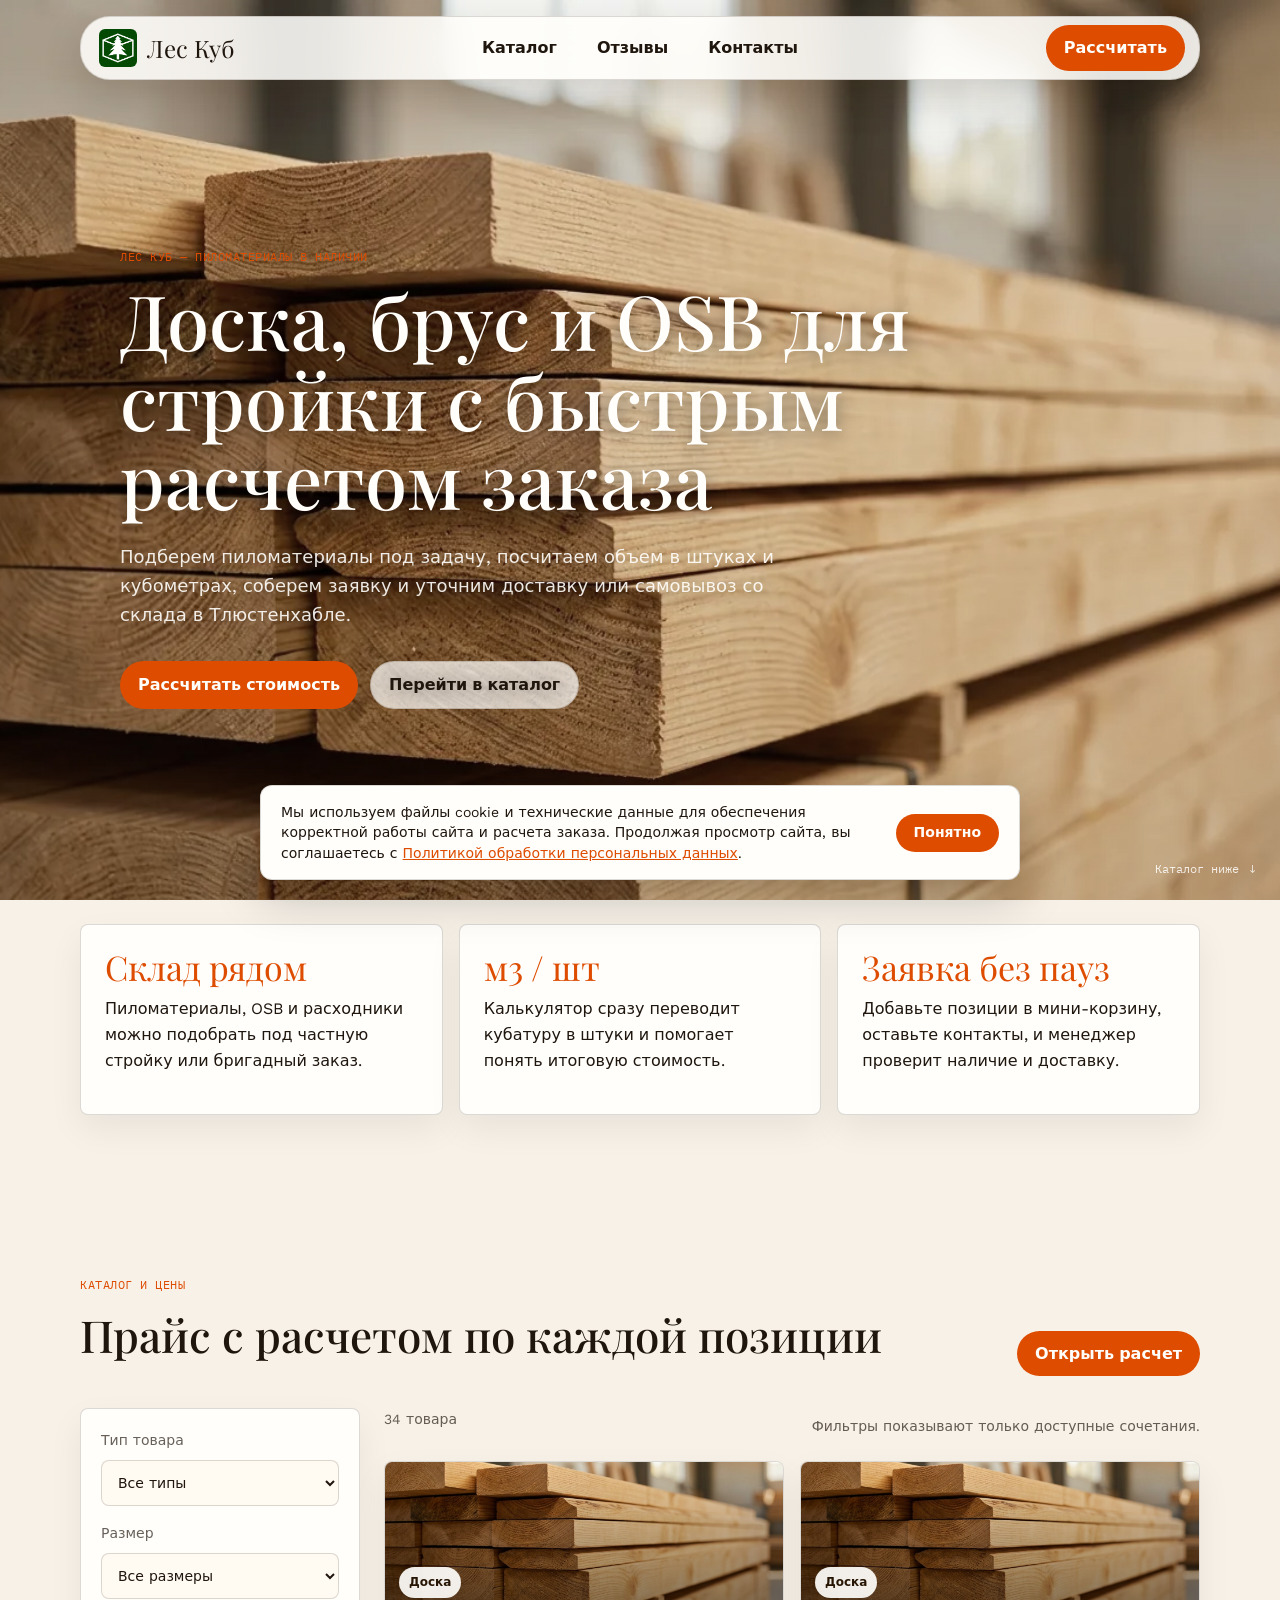
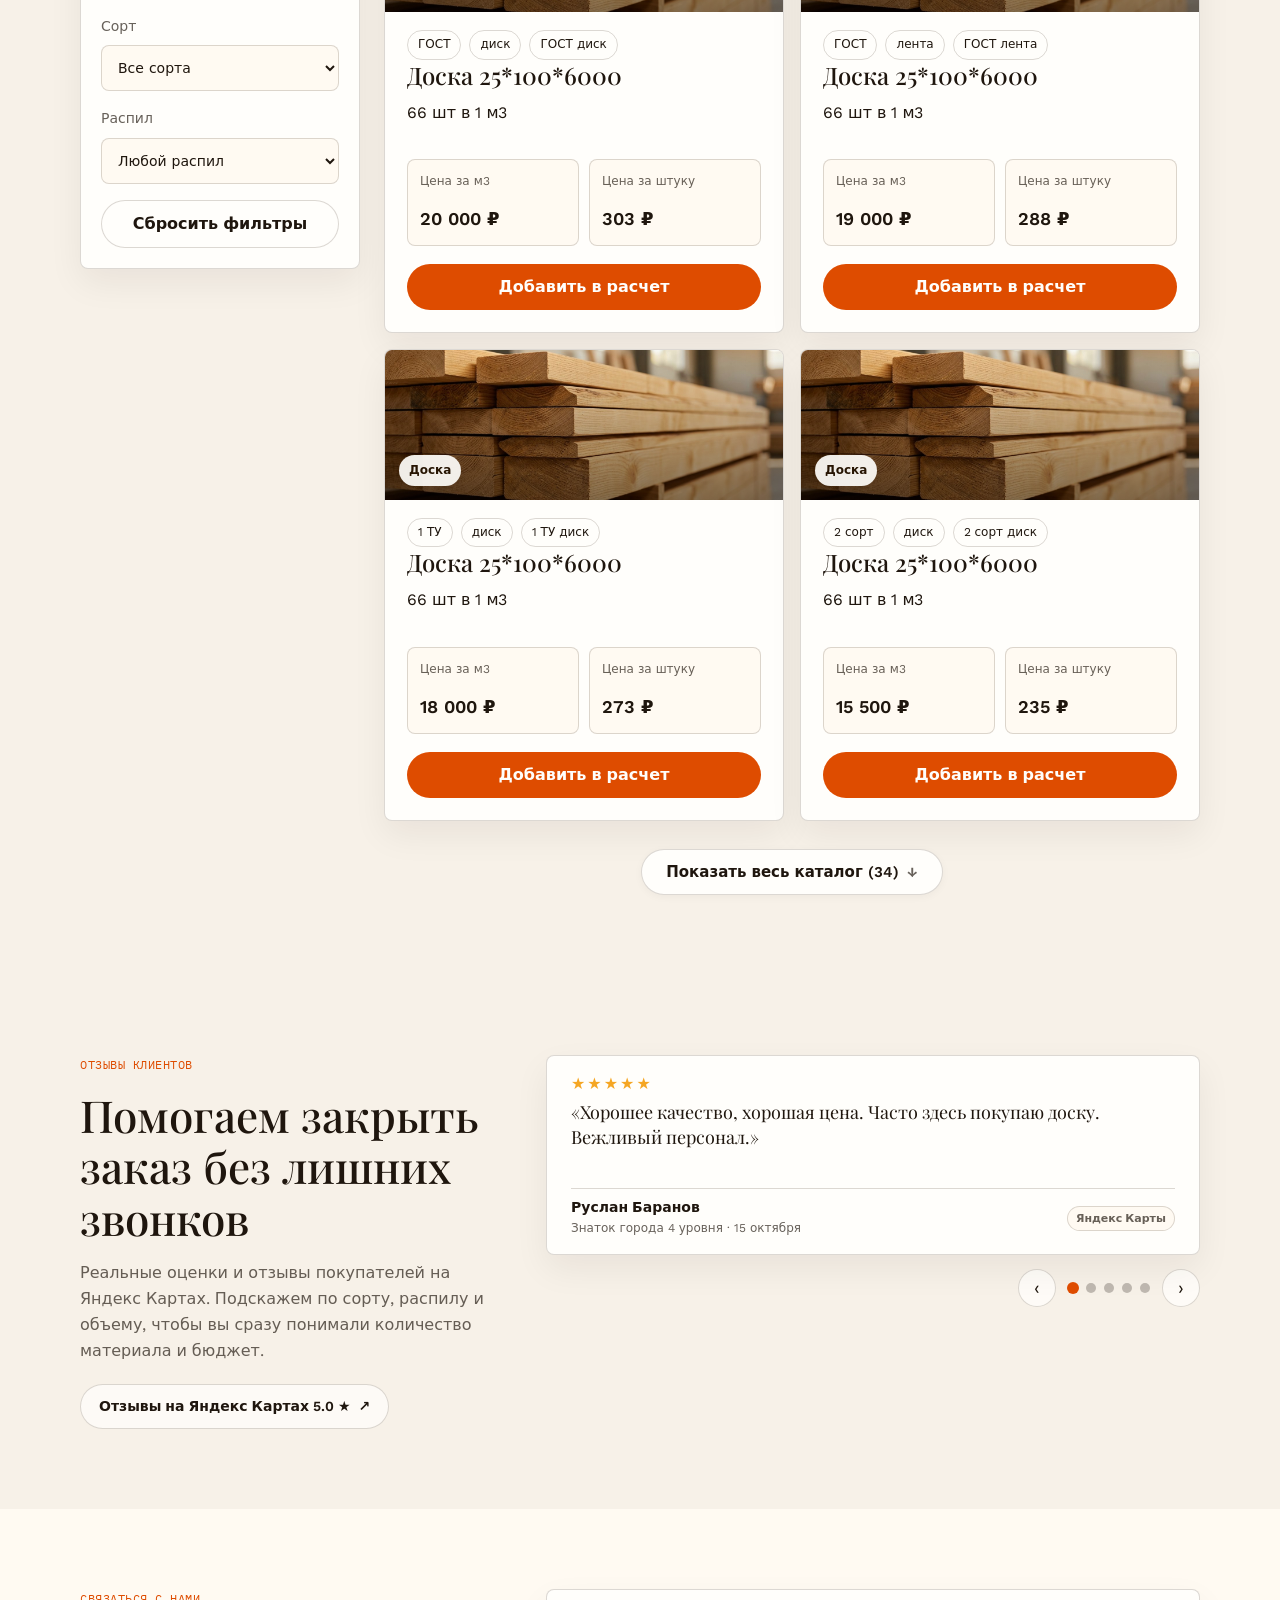
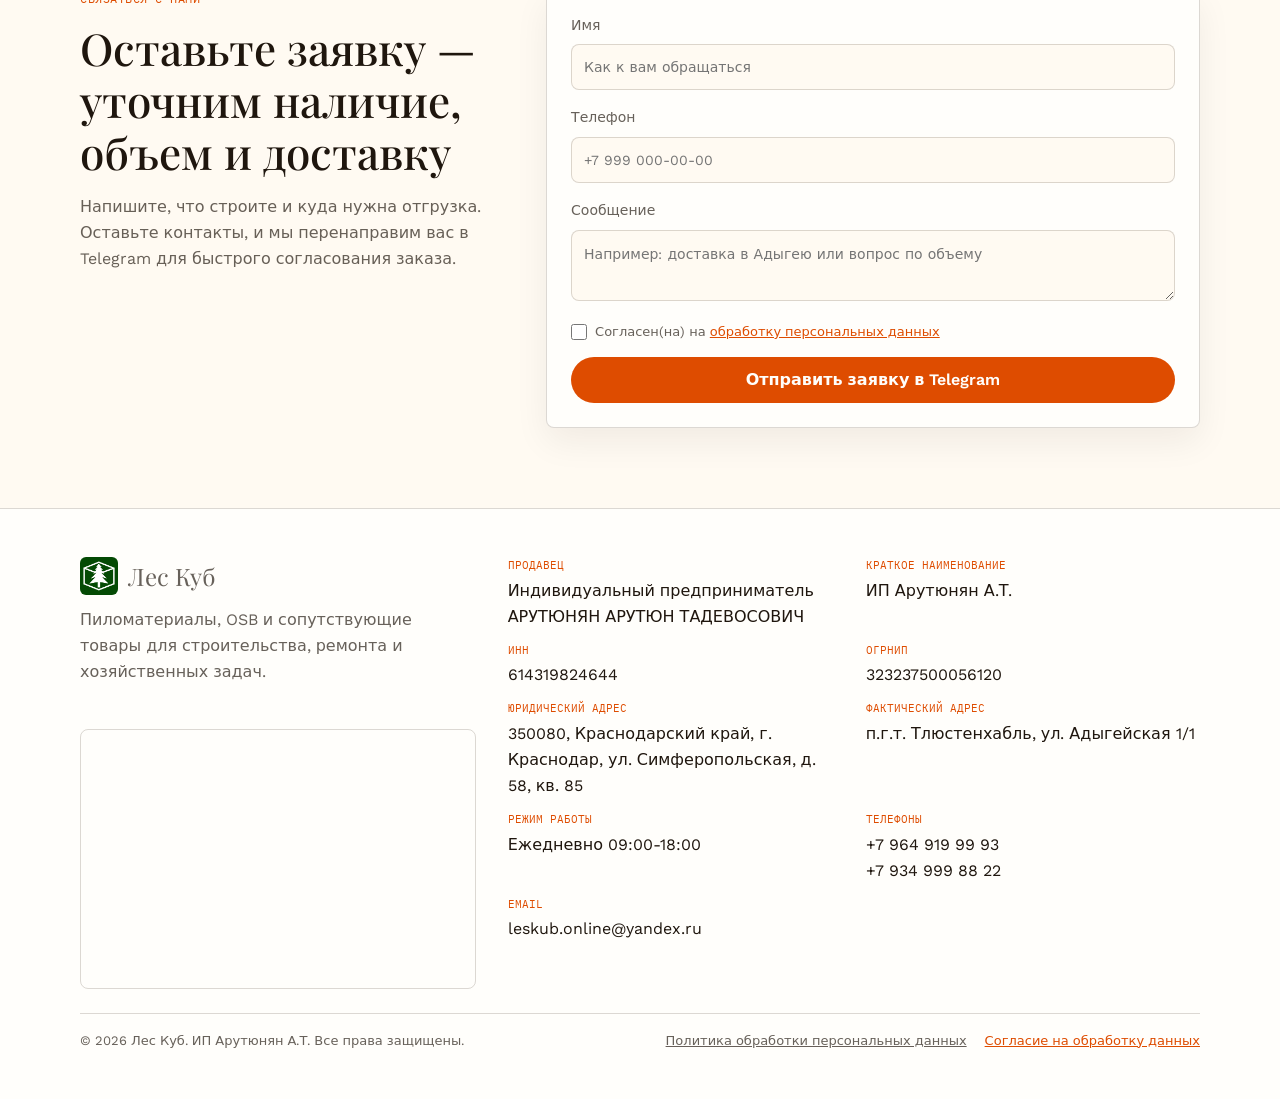
==== commit 67aaa395: "Устранение серой кнопки согласия, идеальная геометрия кругов пагинатора и крестика, компактная карто" ====
--- a/index.html
+++ b/index.html
@@ -369,7 +369,7 @@
           <textarea id="orderSummary" rows="2" readonly style="display:none;"></textarea>
           <label class="consent-row">
             <input type="checkbox" id="consentCheckbox" required />
-            <span>Согласен(на) на <button type="button" id="openConsentBtn">обработку персональных данных</button></span>
+            <span>Согласен(на) на <a href="./privacy.html" id="openConsentBtn" class="consent-link" style="color:var(--accent);text-decoration:underline;cursor:pointer;">обработку персональных данных</a></span>
           </label>
 
           <button class="button button-primary" type="submit" id="sendTelegramBtn" style="width: 100%;">
@@ -446,7 +446,7 @@
       <div>© 2026 Лес Куб. ИП Арутюнян А.Т. Все права защищены.</div>
       <div style="display: flex; gap: 18px; flex-wrap: wrap;">
         <a href="./privacy.html" style="text-decoration: underline; color: inherit;">Политика обработки персональных данных</a>
-        <button type="button" id="footerConsentBtn" style="background:none;border:none;padding:0;color:inherit;text-decoration:underline;cursor:pointer;font:inherit;">Согласие на обработку данных</button>
+        <a href="./privacy.html" id="footerConsentBtn" class="consent-link" style="color:inherit;text-decoration:underline;cursor:pointer;">Согласие на обработку данных</a>
       </div>
     </div>
   </footer>
@@ -1441,7 +1441,11 @@
 
     function initConsentModal() {
       const modal = byId("consentModal");
-      const open = () => {
+      const open = (e) => {
+        if (e) {
+          e.preventDefault();
+          e.stopPropagation();
+        }
         modal.classList.add("is-open");
         modal.setAttribute("aria-hidden", "false");
         document.body.classList.add("modal-open");
--- a/styles.css
+++ b/styles.css
@@ -156,13 +156,28 @@
 }
 
 .icon-button {
-  width: 42px;
-  height: 42px;
-  border: 1px solid var(--border);
-  border-radius: 50%;
-  background: color-mix(in srgb, var(--surface) 80%, transparent);
-  color: var(--text);
-  font-size: 20px;
+  width: 40px !important;
+  height: 40px !important;
+  min-width: 40px !important;
+  min-height: 40px !important;
+  max-width: 40px !important;
+  max-height: 40px !important;
+  aspect-ratio: 1 / 1 !important;
+  padding: 0 !important;
+  margin: 0 !important;
+  flex: 0 0 40px !important;
+  flex-shrink: 0 !important;
+  border: 1px solid var(--border) !important;
+  border-radius: 50% !important;
+  background: color-mix(in srgb, var(--surface) 80%, transparent) !important;
+  color: var(--text) !important;
+  font-size: 22px !important;
+  line-height: 1 !important;
+  display: inline-flex !important;
+  align-items: center !important;
+  justify-content: center !important;
+  box-sizing: border-box !important;
+  cursor: pointer !important;
 }
 
 .hero {
@@ -395,9 +410,9 @@
 .review-track-wrapper {
   position: relative;
   width: 100%;
-  height: 310px;
-  min-height: 310px;
-  max-height: 310px;
+  height: 200px;
+  min-height: 200px;
+  max-height: 200px;
   overflow: hidden;
   box-sizing: border-box;
   touch-action: pan-y;
@@ -418,29 +433,29 @@
   max-width: 100%;
   height: 100%;
   box-sizing: border-box;
-  padding: 30px;
+  padding: 20px 24px 16px;
   display: flex;
   flex-direction: column;
-  justify-content: space-between;
+  justify-content: flex-start;
 }
 
 .review-stars {
   color: #f5a623;
-  font-size: 18px;
+  font-size: 16px;
   letter-spacing: 2px;
-  margin-bottom: 12px;
+  margin-bottom: 8px;
   line-height: 1;
   flex-shrink: 0;
 }
 
 .review-slide blockquote {
-  margin: 0 0 16px;
+  margin: 0;
   font-family: var(--font-display);
-  font-size: clamp(18px, 2.2vw, 26px);
-  line-height: 1.34;
+  font-size: clamp(15px, 1.6vw, 18px);
+  line-height: 1.38;
+  color: var(--text);
+  display: block;
   flex-grow: 1;
-  display: flex;
-  align-items: center;
 }
 
 .review-footer {
@@ -450,38 +465,80 @@
   gap: 12px;
   flex-wrap: wrap;
   margin-top: auto;
-  padding-top: 14px;
+  padding-top: 10px;
   border-top: 1px solid var(--border);
   flex-shrink: 0;
 }
 
-.review-slide cite { font-style: normal; font-weight: 700; display: block; font-size: 15px; }
-.review-slide small { display: block; margin-top: 2px; color: var(--muted); font-size: 13px; }
+.review-slide cite { font-style: normal; font-weight: 700; display: block; font-size: 14px; line-height: 1.25; }
+.review-slide small { display: block; margin-top: 2px; color: var(--muted); font-size: 12px; }
 
 .review-yandex-tag {
   display: inline-flex;
   align-items: center;
   gap: 5px;
-  padding: 4px 10px;
+  padding: 3px 8px;
   border-radius: var(--radius-pill);
   background: var(--bg-soft);
   border: 1px solid var(--border);
-  font-size: 12px;
+  font-size: 11px;
   font-weight: 600;
   color: var(--muted);
 }
 
-.carousel-controls { display: flex; align-items: center; justify-content: flex-end; gap: 12px; margin-top: 16px; }
-.review-dots { display: flex; gap: 8px; }
-.review-dot { width: 9px; height: 9px; border: 0; border-radius: 50%; background: color-mix(in srgb, var(--text) 26%, transparent); cursor: pointer; transition: background 0.2s ease, transform 0.2s ease; }
+.carousel-controls {
+  display: flex;
+  align-items: center;
+  justify-content: flex-end;
+  gap: 12px;
+  margin-top: 14px;
+}
+.carousel-controls .icon-button {
+  width: 38px !important;
+  height: 38px !important;
+  min-width: 38px !important;
+  min-height: 38px !important;
+  max-width: 38px !important;
+  max-height: 38px !important;
+  flex: 0 0 38px !important;
+  font-size: 18px !important;
+}
+.review-dots {
+  display: flex;
+  align-items: center;
+  justify-content: center;
+  gap: 8px;
+}
+.review-dot {
+  width: 10px !important;
+  height: 10px !important;
+  min-width: 10px !important;
+  min-height: 10px !important;
+  max-width: 10px !important;
+  max-height: 10px !important;
+  aspect-ratio: 1 / 1 !important;
+  padding: 0 !important;
+  margin: 0 !important;
+  border: 0 !important;
+  border-radius: 50% !important;
+  background: color-mix(in srgb, var(--text) 26%, transparent);
+  cursor: pointer;
+  flex: 0 0 10px !important;
+  flex-shrink: 0 !important;
+  display: inline-block !important;
+  box-sizing: border-box !important;
+  outline: none;
+  transition: background 0.2s ease, transform 0.2s ease;
+}
 .review-dot:hover { transform: scale(1.2); }
-.review-dot.active { background: var(--accent); transform: scale(1.1); }
+.review-dot.active { background: var(--accent); transform: scale(1.2); }
 
 .contact-section { background: var(--bg-soft); }
 .lead-form { display: grid; gap: 16px; padding: 24px; }
-.consent-row { display: flex; align-items: center; gap: 8px; margin-top: 4px; font-size: 13px; color: var(--muted); cursor: pointer; }
+.consent-row { display: flex; align-items: center; gap: 8px; margin-top: 6px; font-size: 13px; color: var(--muted); cursor: pointer; line-height: 1.4; }
 .consent-row input { margin: 0; width: 16px; height: 16px; flex-shrink: 0; cursor: pointer; }
-.consent-row button { background: none; border: none; padding: 0; color: var(--accent); text-decoration: underline; cursor: pointer; font: inherit; }
+.consent-link { color: var(--accent) !important; text-decoration: underline !important; cursor: pointer !important; background: transparent !important; border: none !important; padding: 0 !important; font: inherit !important; display: inline !important; }
+.consent-link:hover { color: var(--accent-strong) !important; }
 
 .form-status { min-height: 24px; margin: 0; font-weight: 500; }
 .form-status:empty { display: none; }
@@ -1011,7 +1068,8 @@
 
 .modal-header, .modal-actions { display: flex; align-items: center; gap: 16px; }
 .modal-header { justify-content: space-between; margin-bottom: 20px; flex-shrink: 0; }
-.modal-header h2 { margin: 0; }
+.modal-header > div:first-child { min-width: 0; flex: 1 1 auto; }
+.modal-header h2 { margin: 0; word-break: break-word; }
 .modal-actions {
   display: flex;
   align-items: center;
@@ -1094,27 +1152,26 @@
   .section { padding: 40px 14px; }
   .hero { padding: 92px 14px 48px; }
   .review-track-wrapper {
-    height: 220px;
-    min-height: 220px;
-    max-height: 220px;
+    height: 195px;
+    min-height: 195px;
+    max-height: 195px;
   }
   .review-slide {
-    padding: 16px;
-    gap: 8px;
+    padding: 14px 14px 10px;
+    gap: 6px;
   }
   .review-stars {
-    font-size: 15px;
-    margin-bottom: 6px;
+    font-size: 14px;
+    margin-bottom: 4px;
     letter-spacing: 1.5px;
   }
   .review-slide blockquote {
-    font-size: clamp(14px, 3.8vw, 16px);
-    line-height: 1.35;
+    font-size: clamp(14px, 3.8vw, 15px);
+    line-height: 1.34;
     margin: 0;
-    align-items: flex-start;
   }
   .review-footer {
-    padding-top: 10px;
+    padding-top: 8px;
     margin-top: auto;
     font-size: 12px;
   }
@@ -1132,6 +1189,15 @@
     justify-content: center;
     margin-top: 10px;
     gap: 10px;
+  }
+  .carousel-controls .icon-button {
+    width: 36px !important;
+    height: 36px !important;
+    min-width: 36px !important;
+    min-height: 36px !important;
+    max-width: 36px !important;
+    max-height: 36px !important;
+    flex: 0 0 36px !important;
   }
   .catalog-toolbar {
     flex-direction: column;
@@ -1188,6 +1254,14 @@
     margin: 0 0 10px 0;
     border-bottom: 1px solid var(--border);
     position: static;
+    display: flex;
+    align-items: center;
+    justify-content: space-between;
+    gap: 12px;
+  }
+  .modal-header > div:first-child {
+    min-width: 0;
+    flex: 1 1 auto;
   }
   .modal-header h2 {
     font-size: 18px;
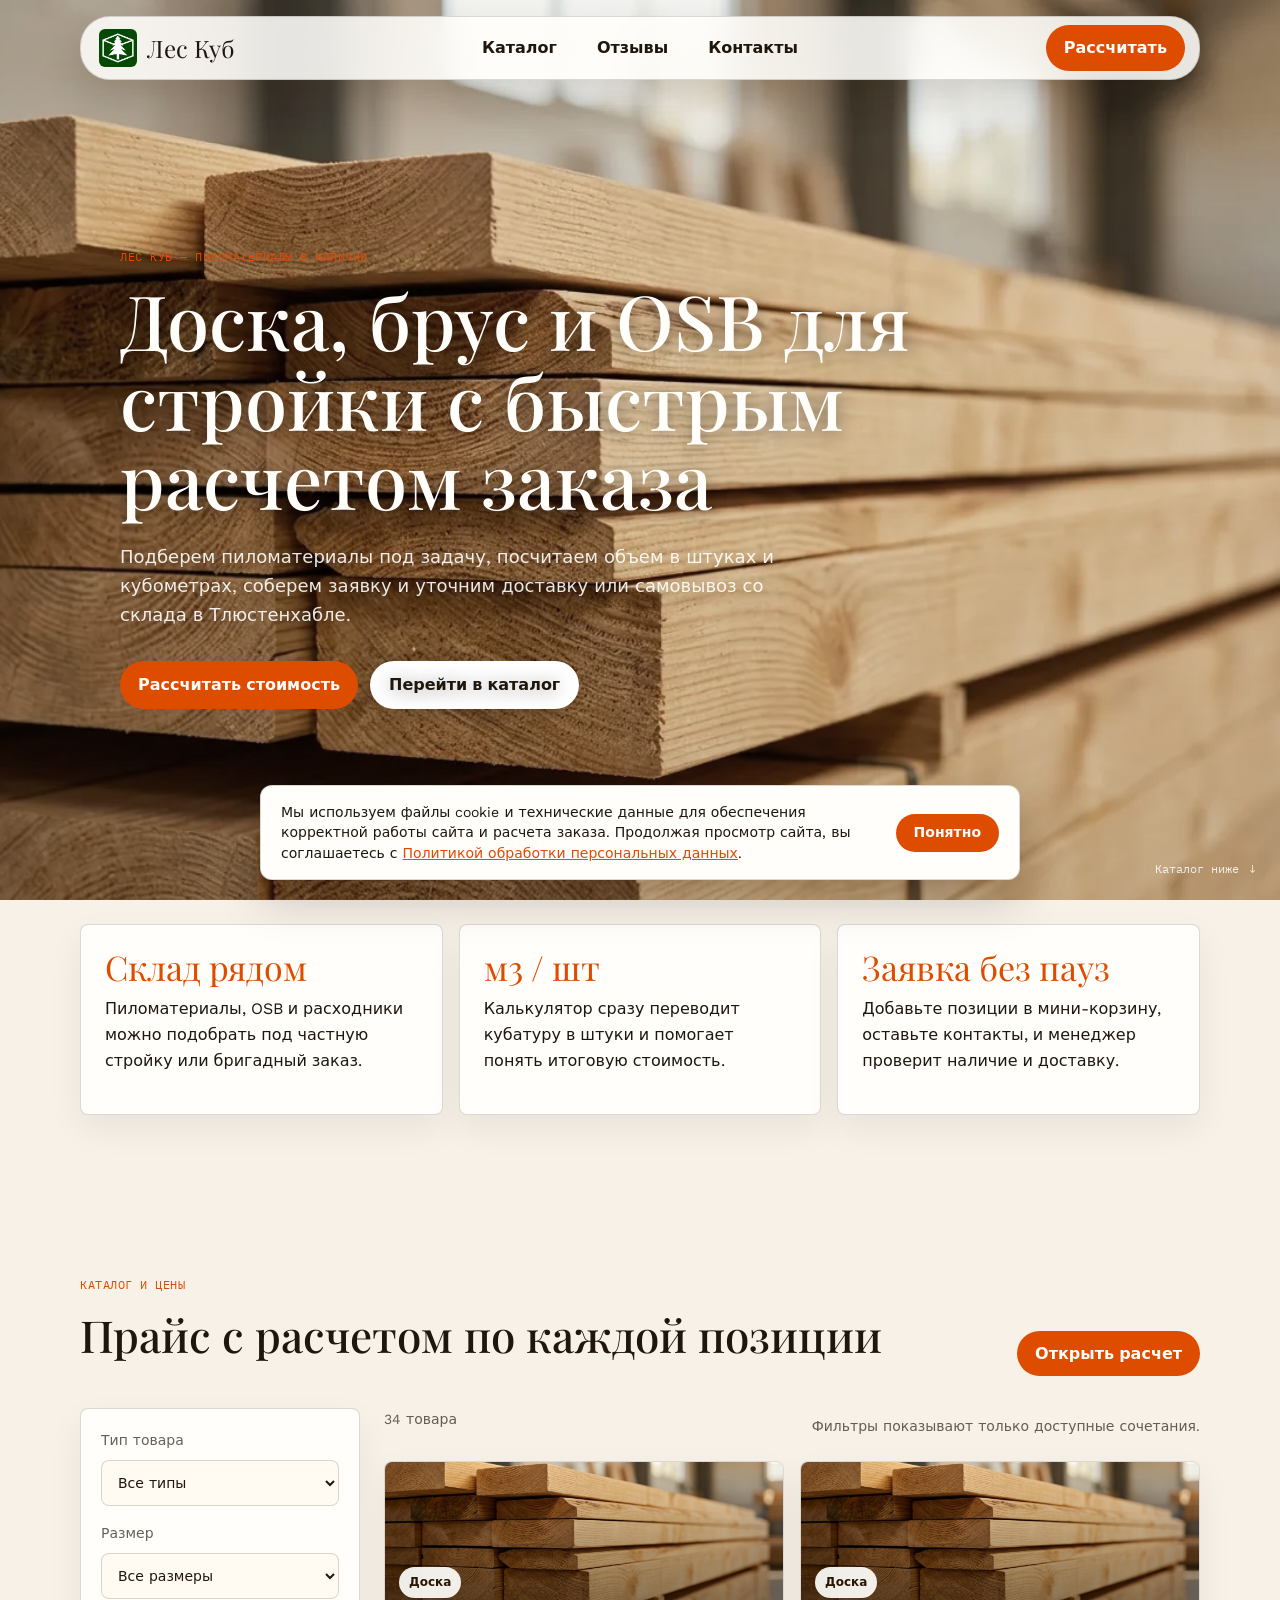
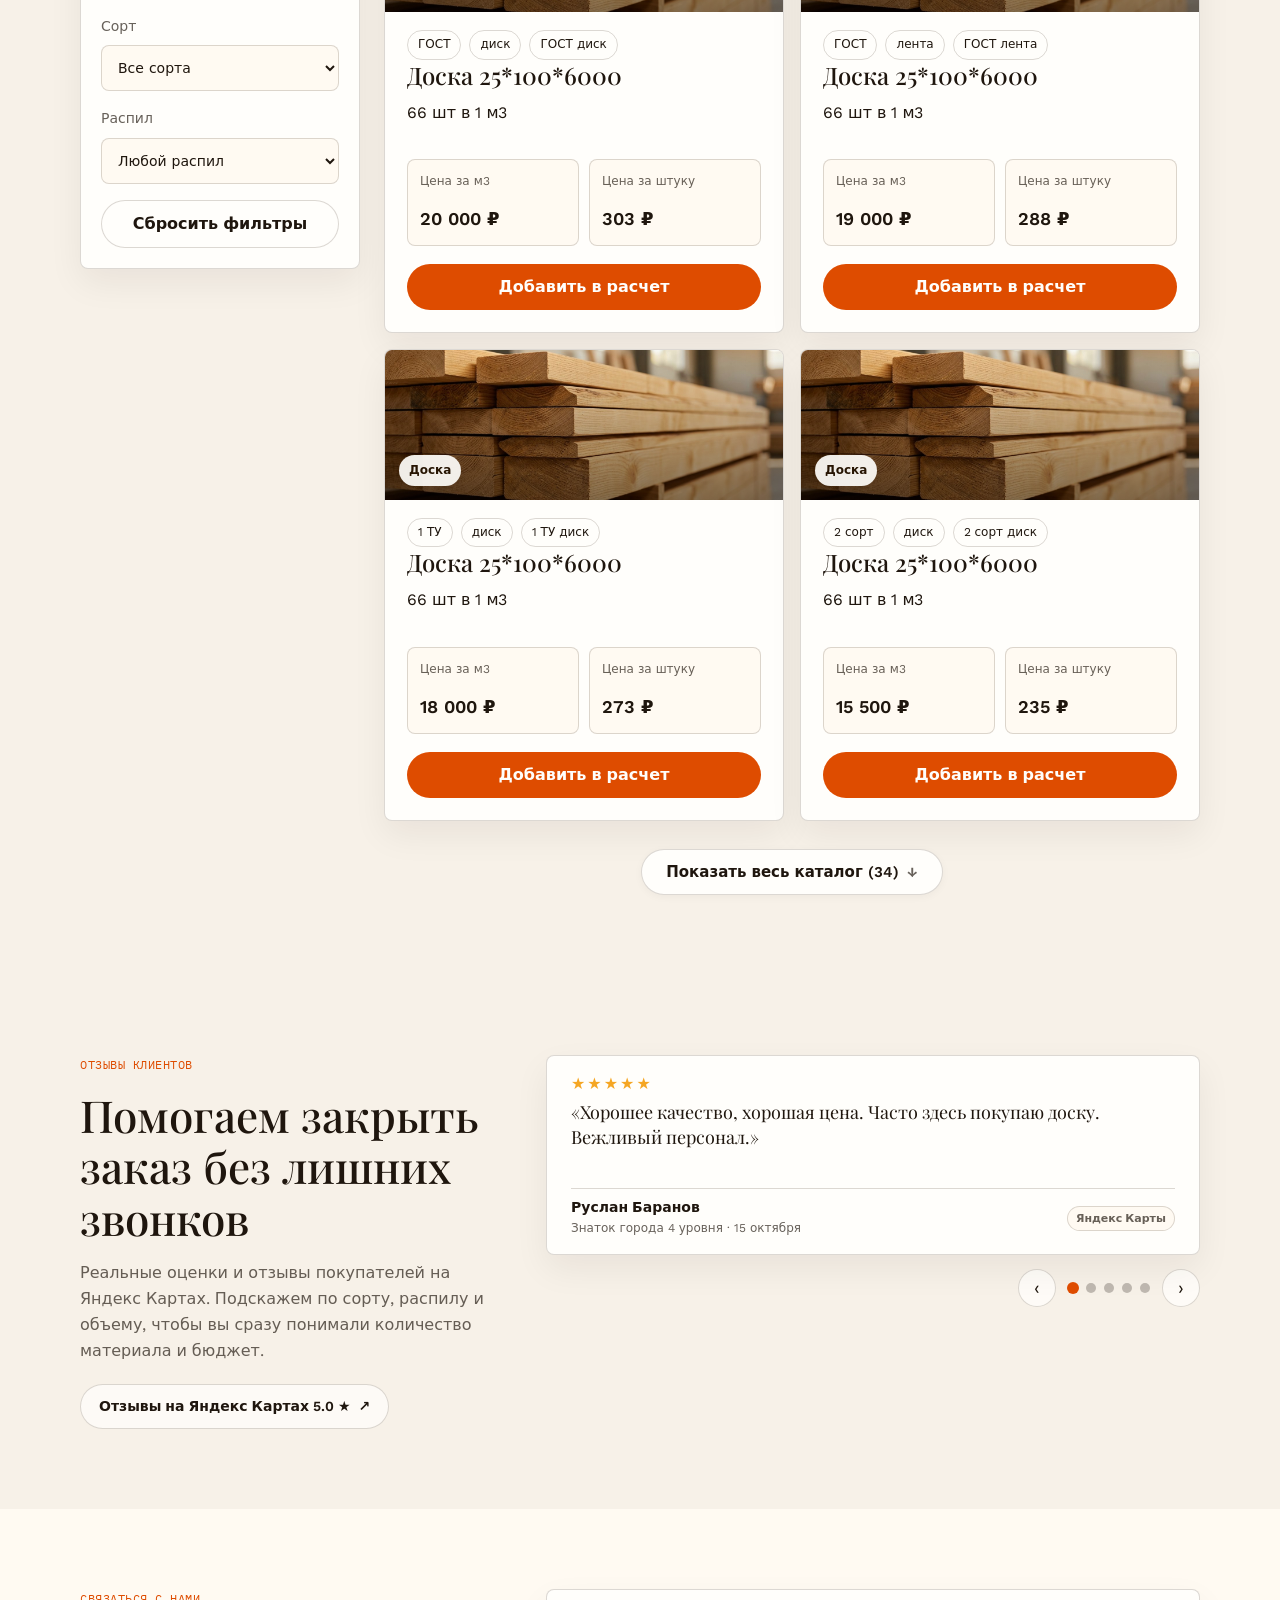
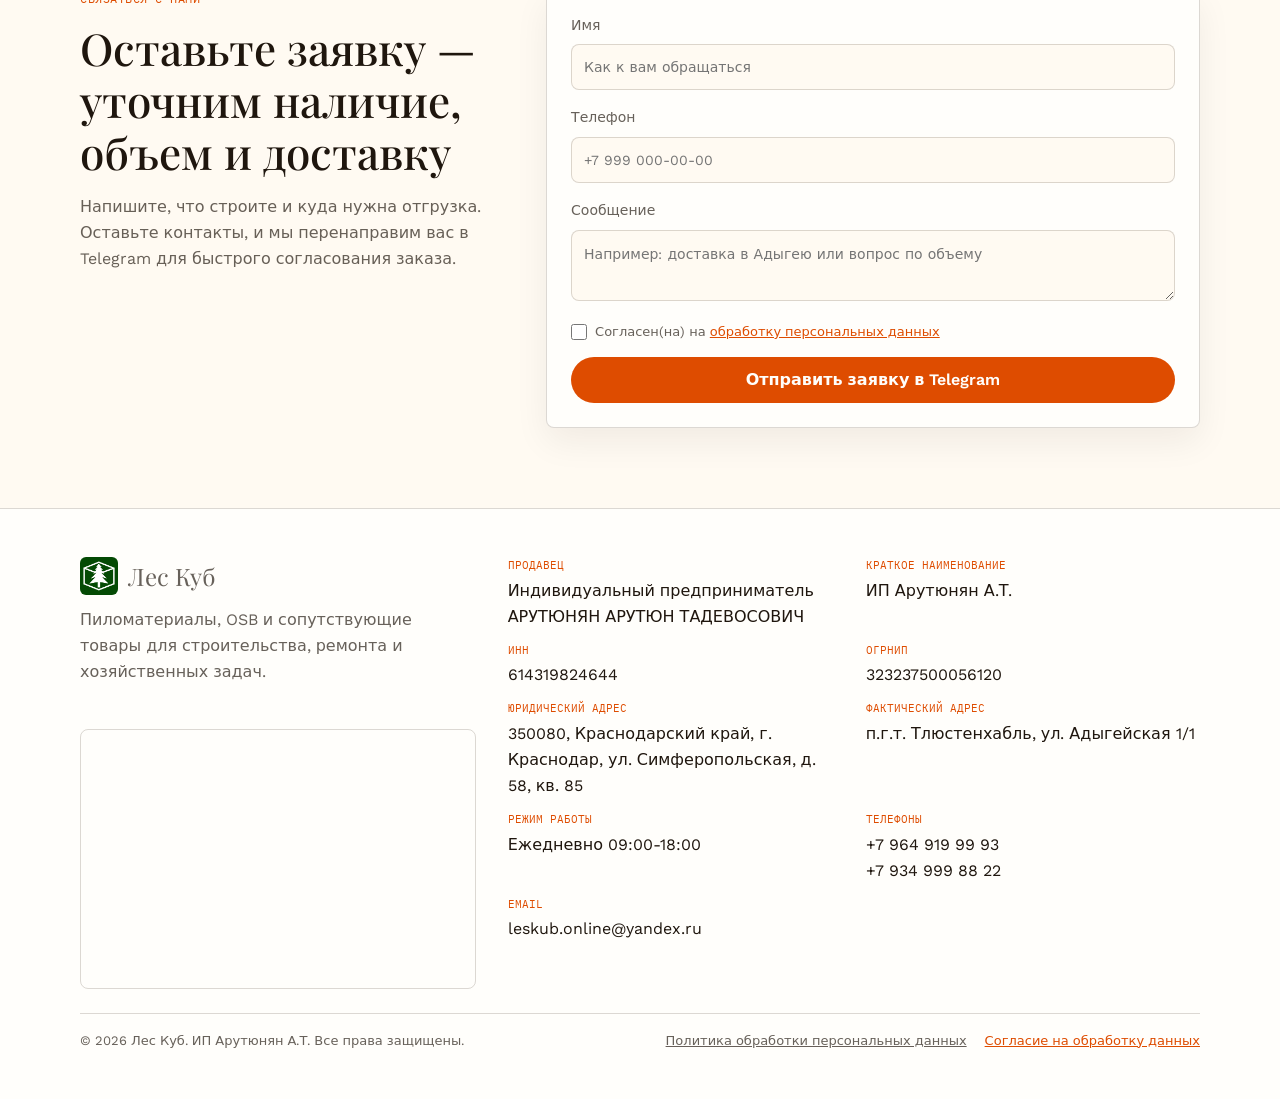
==== commit 34df8838: "Скрытие кнопки расчета в шапке при непустой корзине, белая кнопка каталога на hero, парящий скруглен" ====
--- a/index.html
+++ b/index.html
@@ -82,7 +82,7 @@
       <a href="#contacts">Контакты</a>
     </nav>
     <div class="header-tools">
-      <button class="button button-primary header-action" type="button" data-open-calculator>
+      <button class="button button-primary header-action" type="button" data-open-calculator id="headerCartBtn">
         Рассчитать <span class="cart-pill-badge" id="headerCartBadge" style="display:none;">0</span>
       </button>
     </div>
@@ -105,7 +105,7 @@
           <button class="button button-primary" type="button" data-open-calculator>
             Рассчитать стоимость
           </button>
-          <a class="button button-secondary" href="#catalog">Перейти в каталог</a>
+          <a class="button button-secondary hero-catalog-btn" href="#catalog">Перейти в каталог</a>
         </div>
       </div>
       <a class="hero-hint" href="#catalog" aria-label="Перейти к каталогу">
@@ -1040,10 +1040,14 @@
         }
       }
 
-      // Обновляем бейджи в шапке и каталоге, а также скрываем кнопку в каталоге если корзина не пустая
+      // Скрываем кнопки расчета в каталоге и в шапке (заголовке), если корзина не пустая
       const catalogBtn = byId("catalogCartBtn");
       if (catalogBtn) {
         catalogBtn.style.display = state.cart.length > 0 ? "none" : "";
+      }
+      const headerCartBtn = byId("headerCartBtn");
+      if (headerCartBtn) {
+        headerCartBtn.style.display = state.cart.length > 0 ? "none" : "";
       }
 
       const headerBadge = byId("headerCartBadge");
--- a/styles.css
+++ b/styles.css
@@ -250,6 +250,21 @@
 }
 
 .hero-actions { display: flex; flex-wrap: wrap; gap: 12px; }
+.hero-catalog-btn,
+.hero-actions .button-secondary {
+  background: #ffffff !important;
+  color: var(--text) !important;
+  border: 1px solid rgba(255, 255, 255, 0.9) !important;
+  font-weight: 600;
+  box-shadow: 0 4px 16px rgba(0, 0, 0, 0.18);
+}
+.hero-catalog-btn:hover,
+.hero-actions .button-secondary:hover {
+  background: #f7f5f0 !important;
+  color: var(--text) !important;
+  transform: translateY(-1px);
+  box-shadow: 0 6px 20px rgba(0, 0, 0, 0.22);
+}
 .hero-hint {
   position: absolute;
   right: 24px;
@@ -1116,19 +1131,32 @@
 
 @media (max-width: 880px) {
   .site-header {
-    top: 0;
-    left: 0;
-    right: 0;
-    width: 100%;
-    transform: none;
-    border-radius: 0;
-    border-top: none;
-    border-left: none;
-    border-right: none;
-    border-bottom: 1px solid var(--border);
-    padding: max(10px, env(safe-area-inset-top, 0px)) 16px 10px;
+    top: max(12px, env(safe-area-inset-top, 12px));
+    left: 50%;
+    right: auto;
+    transform: translateX(-50%);
+    width: calc(100% - 24px);
+    max-width: 680px;
+    border-radius: 32px;
+    border: 1px solid var(--border);
+    padding: 6px 10px 6px 14px;
     grid-template-columns: 1fr auto;
-    box-shadow: 0 4px 16px var(--shadow);
+    box-shadow: 0 12px 36px var(--shadow);
+    background: var(--header);
+    -webkit-backdrop-filter: blur(18px);
+    backdrop-filter: blur(18px);
+  }
+  .site-header .brand {
+    font-size: 20px;
+    gap: 8px;
+  }
+  .site-header .site-logo {
+    height: 32px !important;
+  }
+  .site-header .header-action {
+    padding: 7px 14px;
+    font-size: 13px;
+    min-height: 36px;
   }
   .main-nav { display: none; }
   .section-heading {
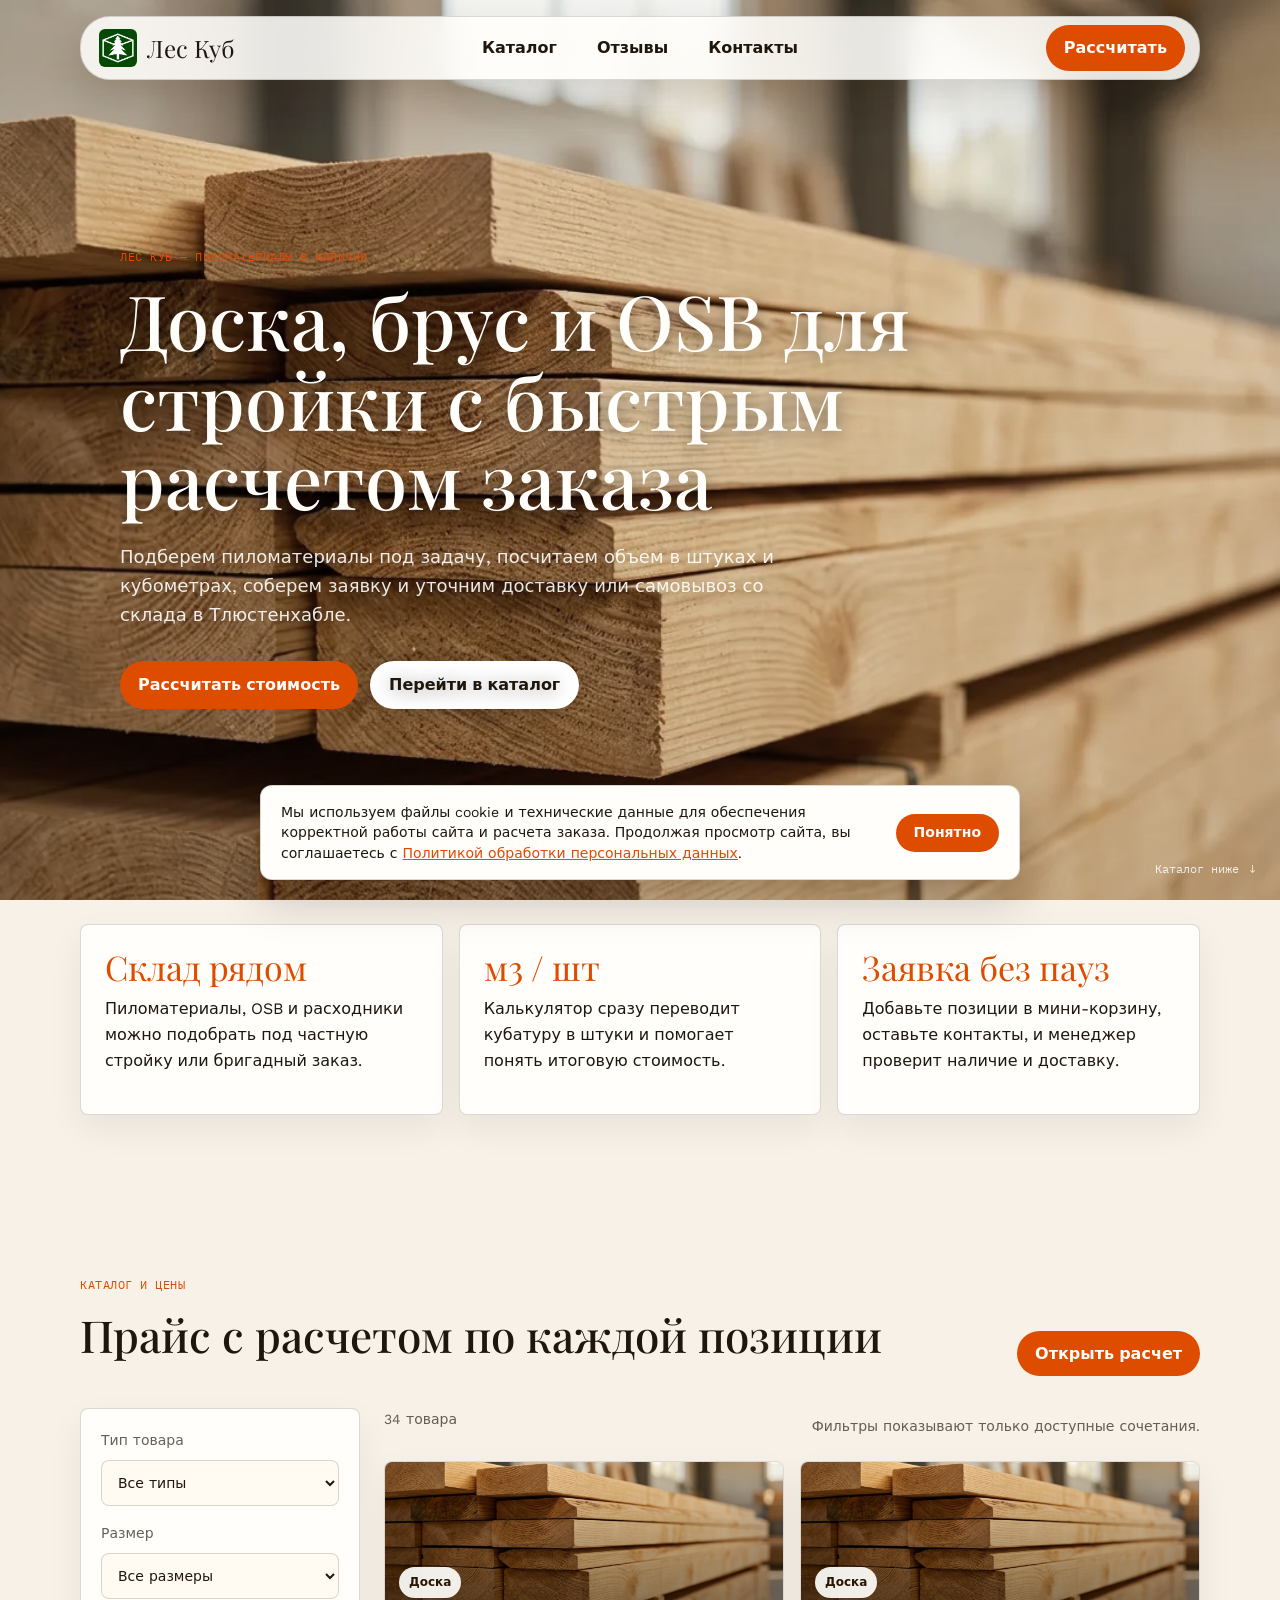
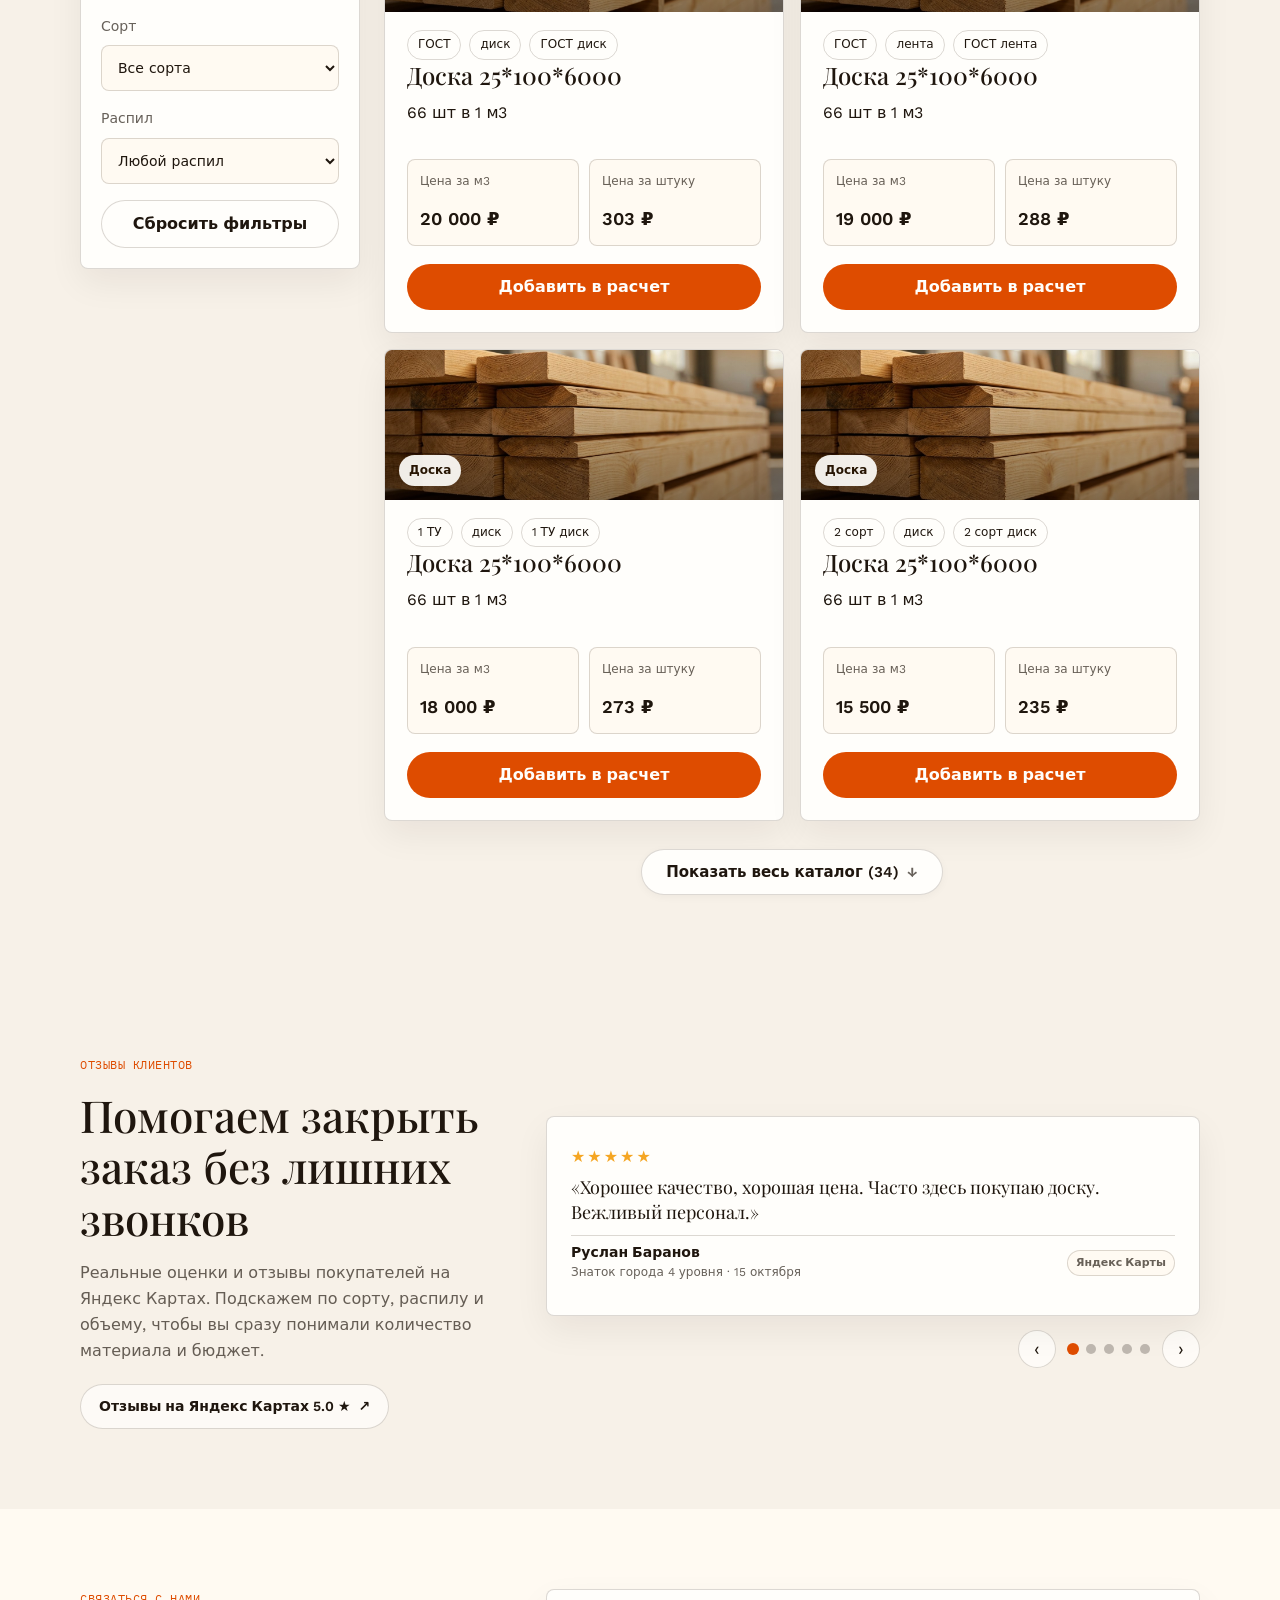
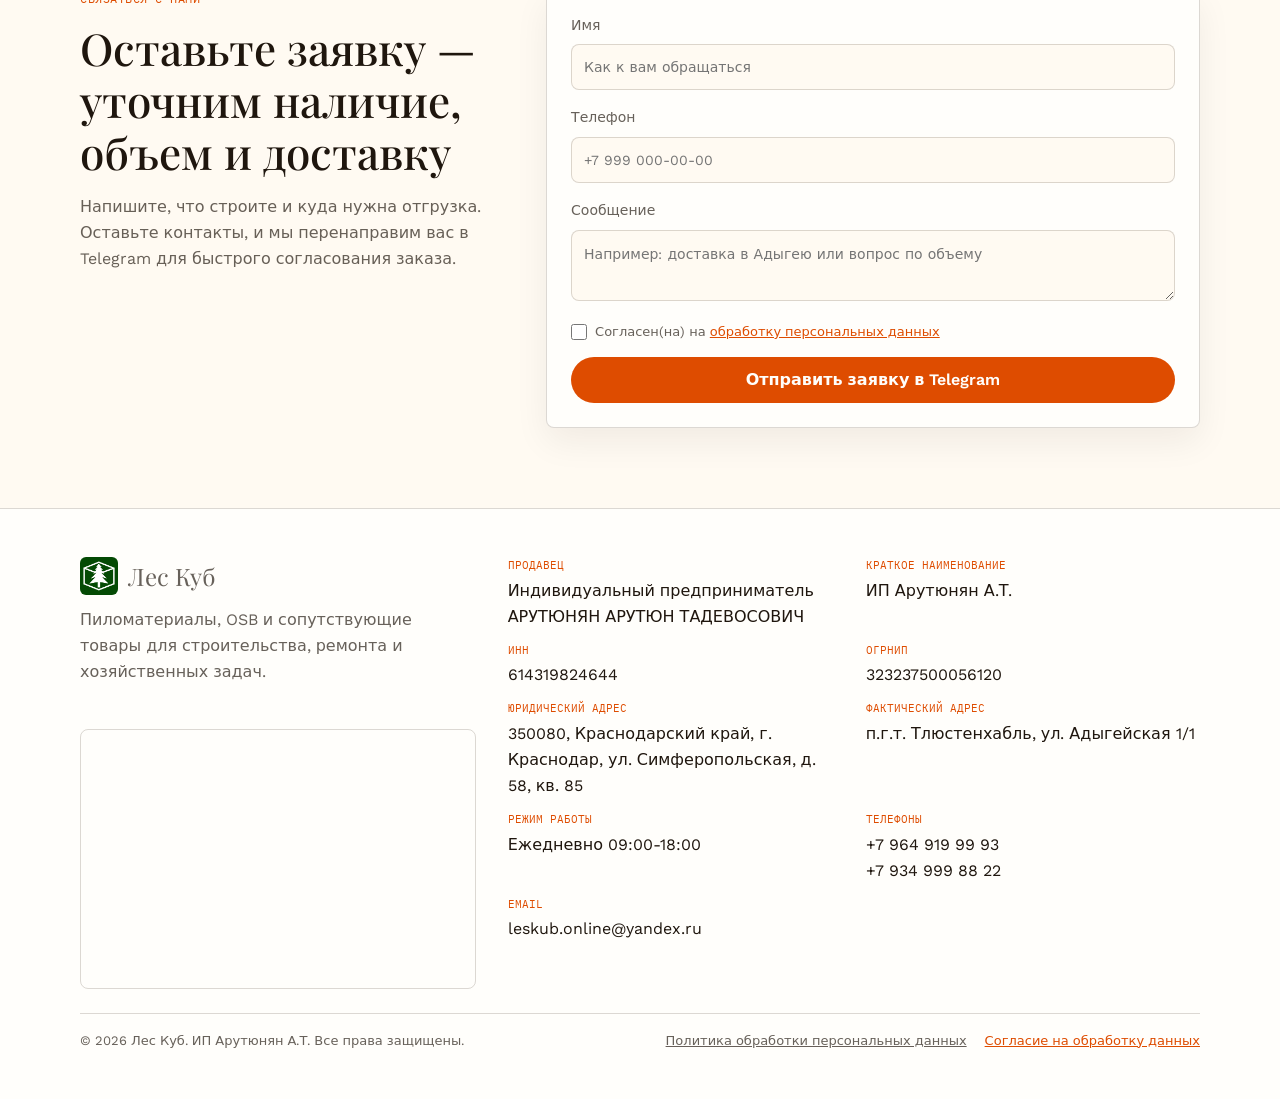
==== commit 75d0ab88: "Вертикальное центрирование отзывов в блоке и быстрая загрузка Яндекс Карты" ====
--- a/index.html
+++ b/index.html
@@ -396,7 +396,7 @@
         <div class="footer-map" aria-label="Карта расположения склада">
           <iframe title="Лес Куб на карте"
             src="https://yandex.ru/map-widget/v1/?um=constructor%3A09d9ff4ef5021b83ebb434b4d7124df8e662ea7ec52398f42c9b818983eb7b48&amp;source=constructor"
-            width="500" height="400" frameborder="0" loading="lazy"
+            width="500" height="400" frameborder="0"
             referrerpolicy="no-referrer-when-downgrade"></iframe>
         </div>
       </div>
--- a/styles.css
+++ b/styles.css
@@ -414,7 +414,8 @@
   color: var(--muted);
 }
 
-.reviews-grid, .contact-grid { display: grid; grid-template-columns: 0.78fr 1.22fr; gap: 48px; align-items: start; }
+.reviews-grid { display: grid; grid-template-columns: 0.78fr 1.22fr; gap: 48px; align-items: center; }
+.contact-grid { display: grid; grid-template-columns: 0.78fr 1.22fr; gap: 48px; align-items: start; }
 
 .review-carousel {
   position: relative;
@@ -448,17 +449,18 @@
   max-width: 100%;
   height: 100%;
   box-sizing: border-box;
-  padding: 20px 24px 16px;
+  padding: 20px 24px;
   display: flex;
   flex-direction: column;
-  justify-content: flex-start;
+  justify-content: center;
+  gap: 10px;
 }
 
 .review-stars {
   color: #f5a623;
   font-size: 16px;
   letter-spacing: 2px;
-  margin-bottom: 8px;
+  margin-bottom: 0;
   line-height: 1;
   flex-shrink: 0;
 }
@@ -470,7 +472,6 @@
   line-height: 1.38;
   color: var(--text);
   display: block;
-  flex-grow: 1;
 }
 
 .review-footer {
@@ -479,8 +480,8 @@
   justify-content: space-between;
   gap: 12px;
   flex-wrap: wrap;
-  margin-top: auto;
-  padding-top: 10px;
+  margin-top: 0;
+  padding-top: 8px;
   border-top: 1px solid var(--border);
   flex-shrink: 0;
 }
@@ -1185,8 +1186,9 @@
     max-height: 195px;
   }
   .review-slide {
-    padding: 14px 14px 10px;
-    gap: 6px;
+    padding: 16px 14px;
+    gap: 8px;
+    justify-content: center;
   }
   .review-stars {
     font-size: 14px;
